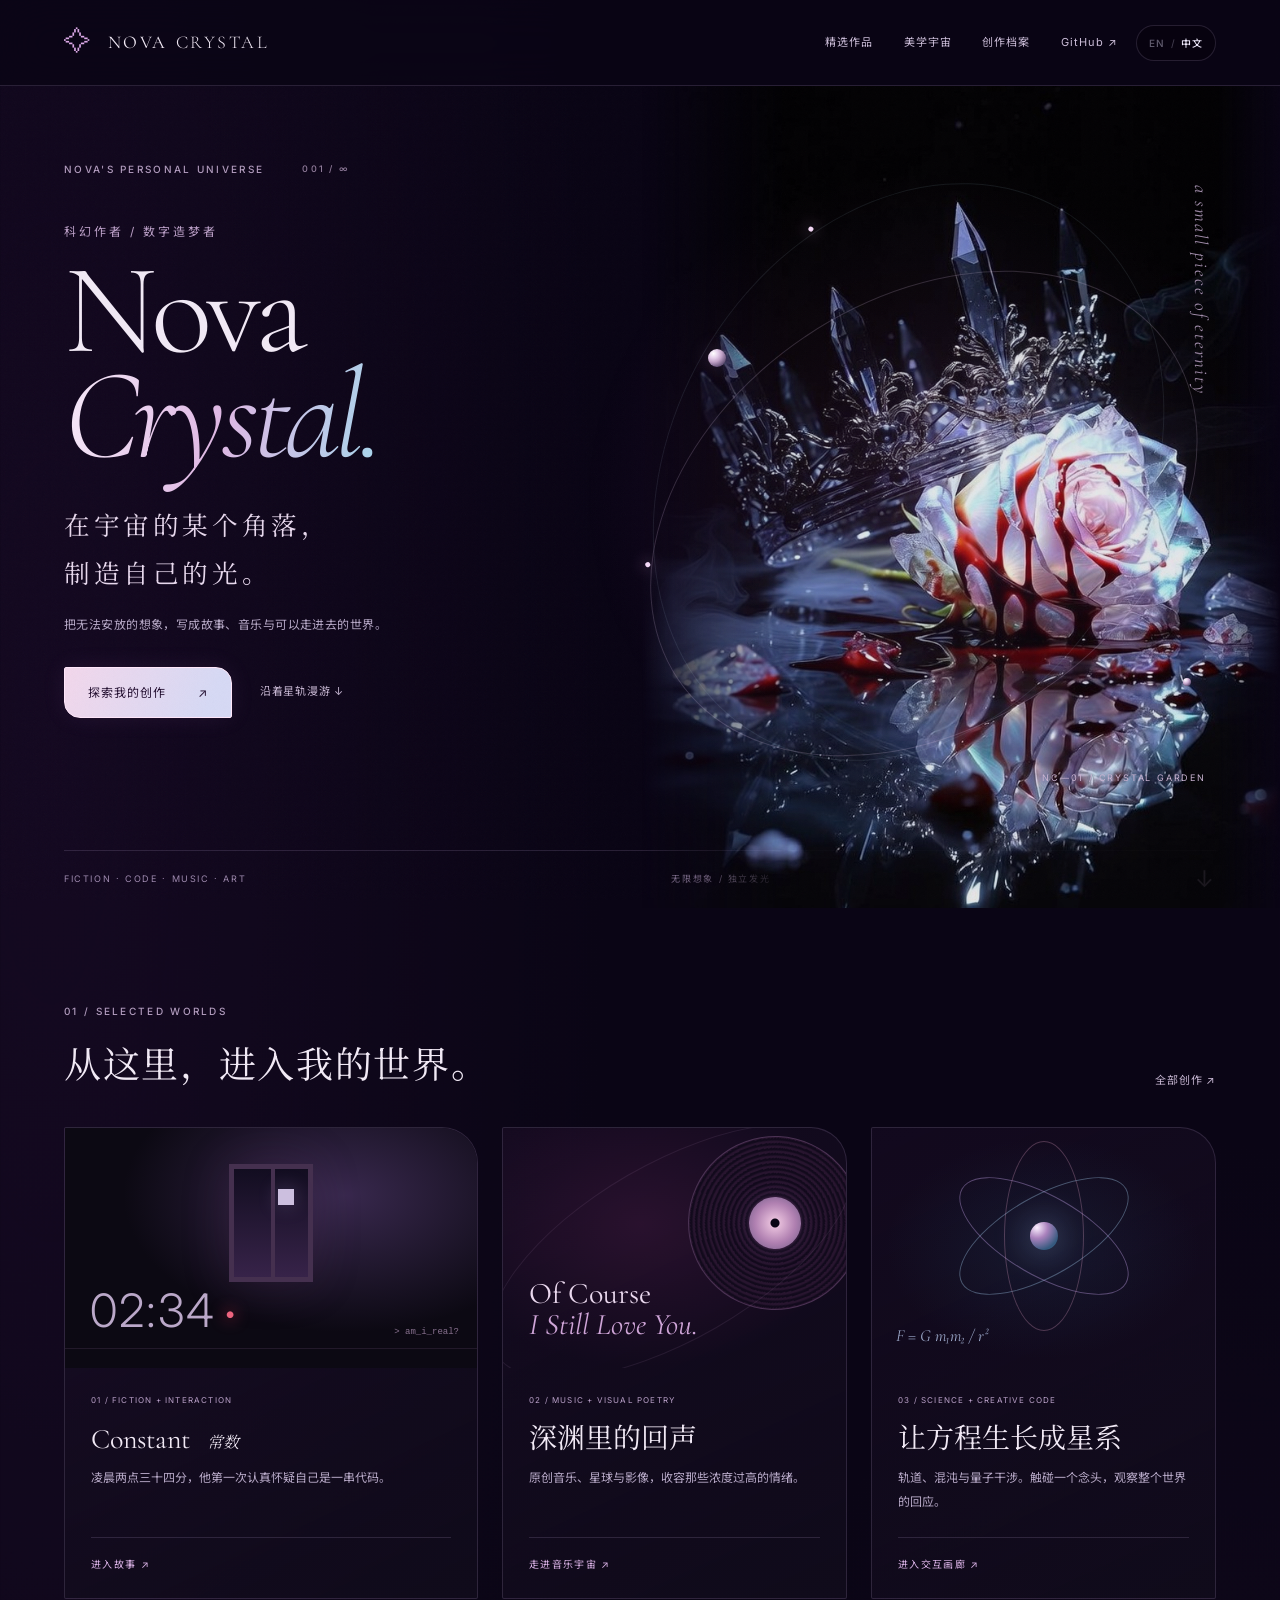
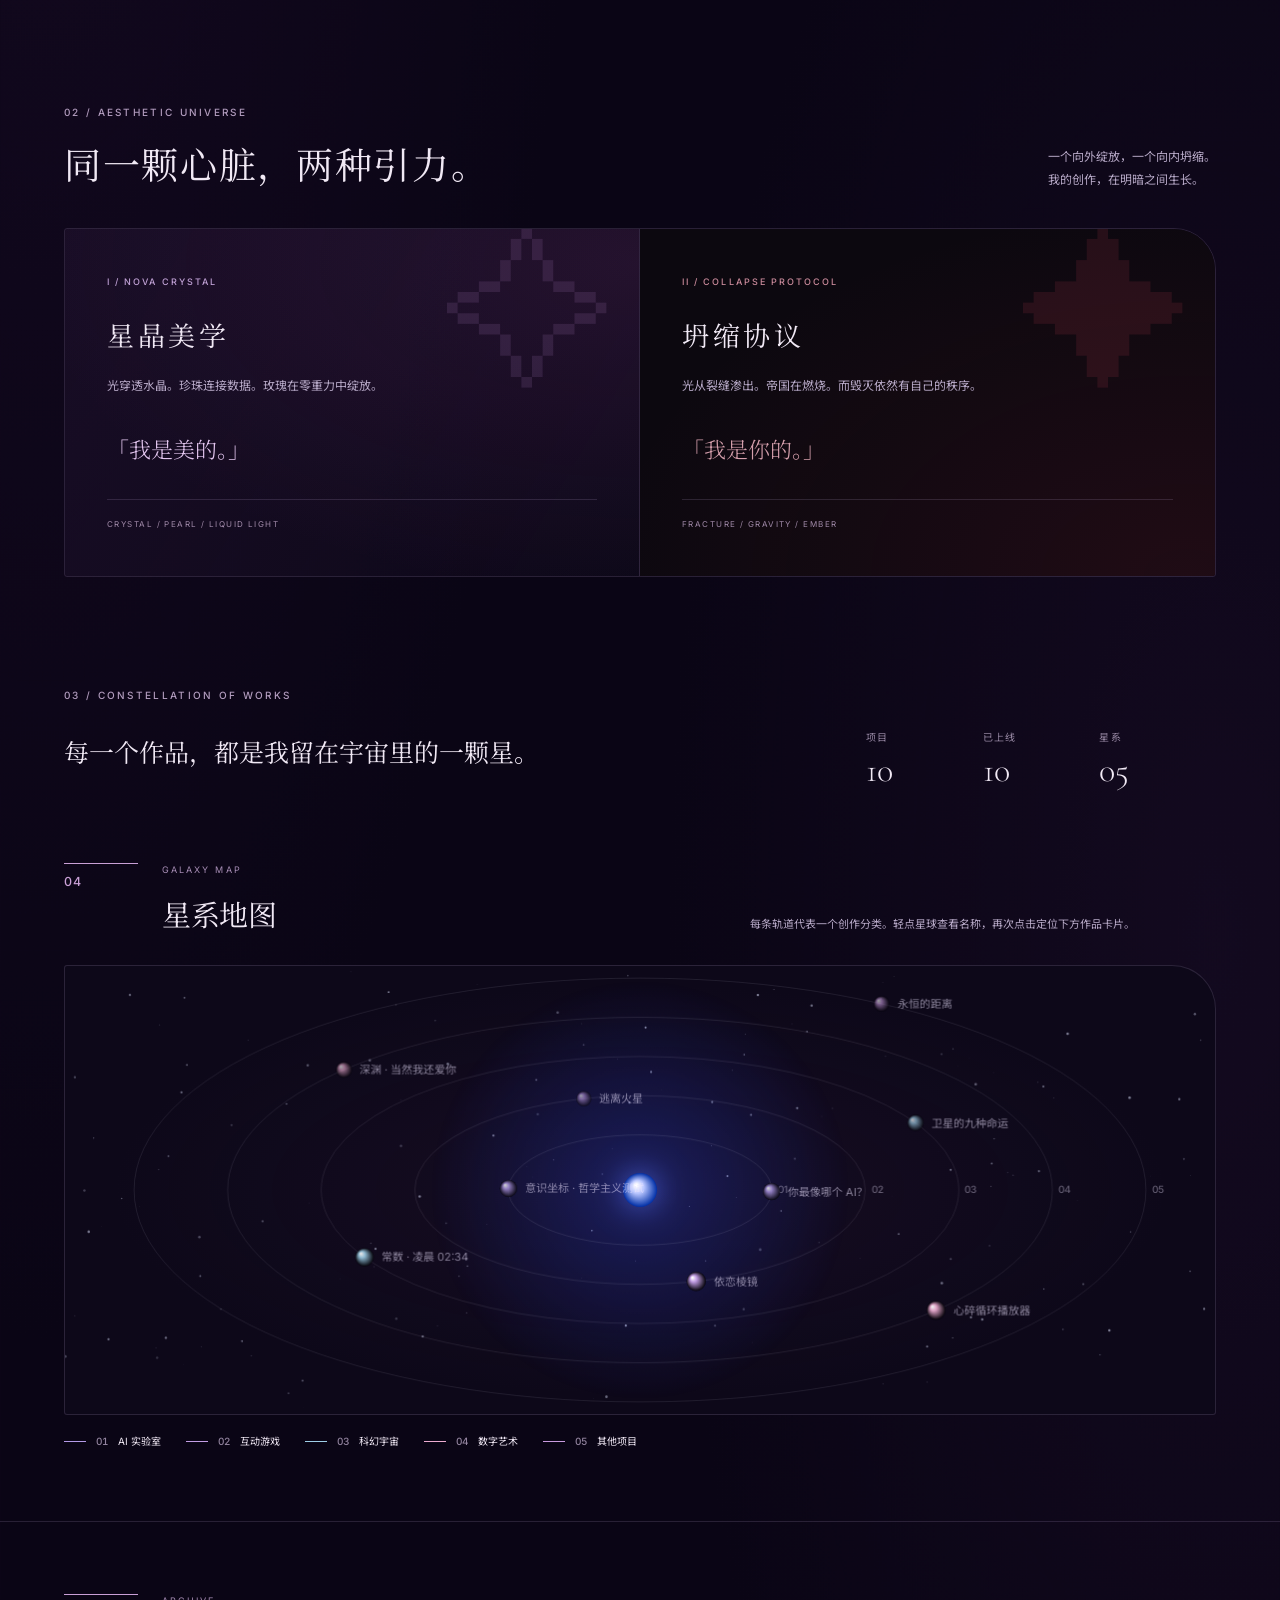
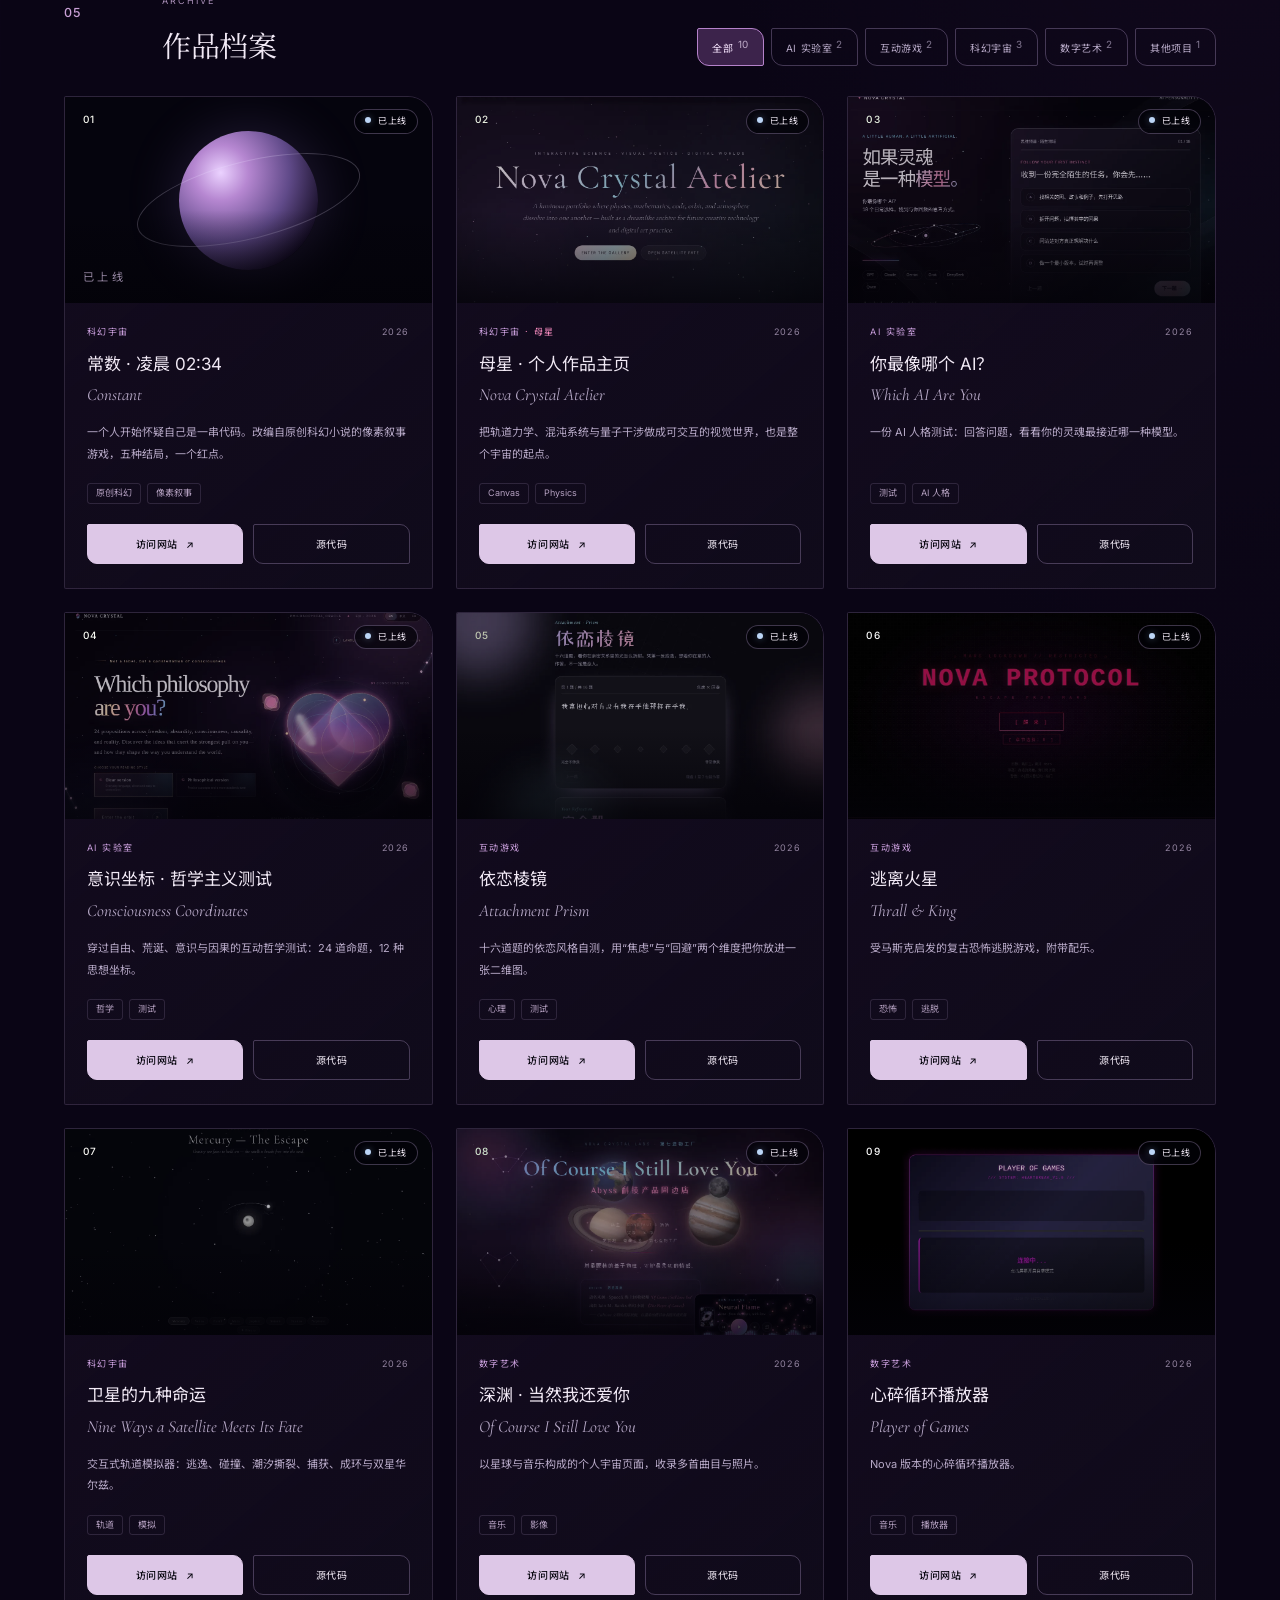
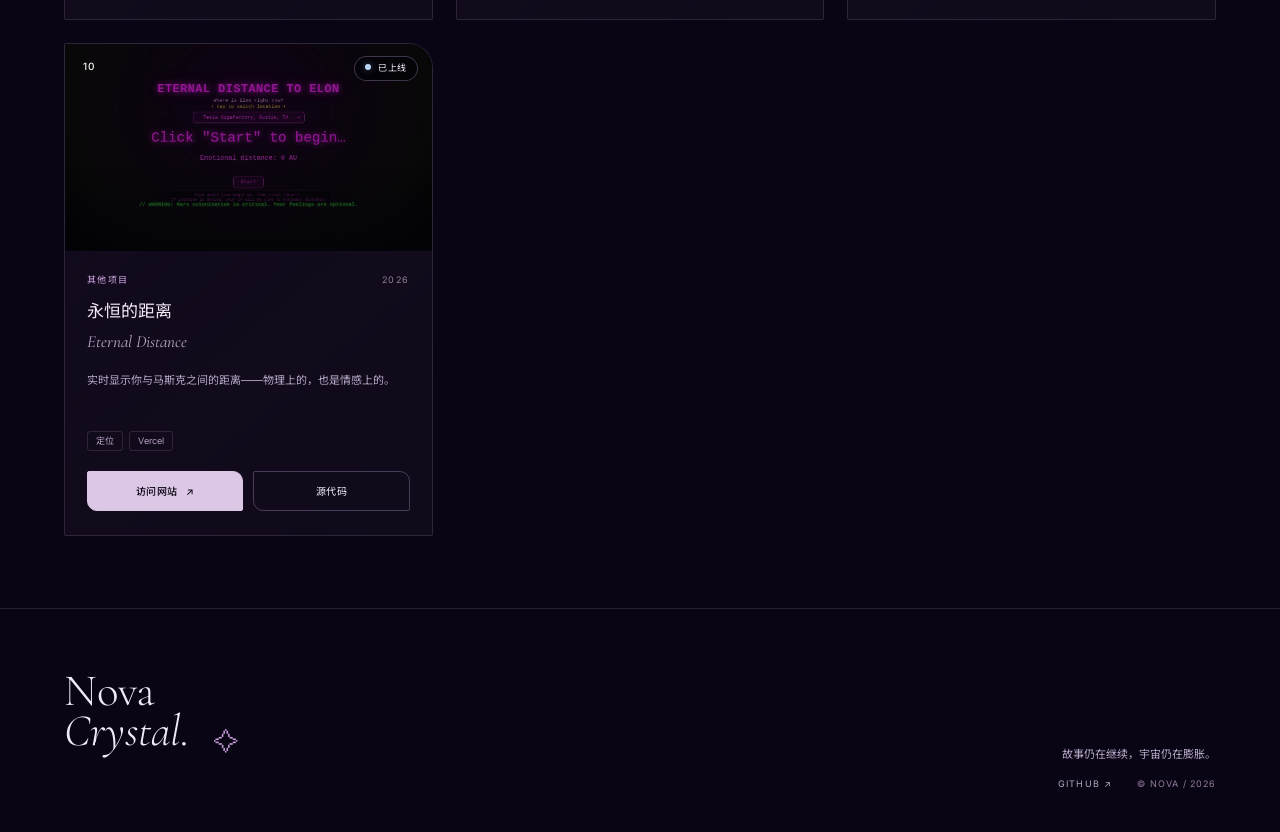
==== index.html @ dca8e603 "Refine Nova Crystal homepage and curate the project universe Build a crystal-rose hero, selected wor" ====
<!DOCTYPE html>
<html lang="zh-CN">
<head>
<meta charset="UTF-8"><meta name="viewport" content="width=device-width, initial-scale=1, viewport-fit=cover">
<meta name="theme-color" content="#0a0515">
<title>Nova Crystal · 猫猫的美学宇宙</title>
<meta name="description" content="Nova 的私人创作宇宙。水晶、代码、科幻小说与音乐，在深空中独立发光。">
<meta property="og:title" content="Nova Crystal · 猫猫的美学宇宙">
<meta property="og:description" content="在宇宙的某个角落，制造自己的光。科幻、交互、音乐与数字艺术。">
<meta property="og:image" content="https://cyber-muse-nova.github.io/boltzmann-heart/assets/nova-crystal.jpg">
<link rel="preconnect" href="https://fonts.googleapis.com"><link rel="preconnect" href="https://fonts.gstatic.com" crossorigin>
<link href="https://fonts.googleapis.com/css2?family=Cormorant+Garamond:ital,wght@0,300;0,400;0,500;1,300;1,400&family=Inter:wght@300;400;500;600&family=Noto+Serif+SC:wght@300;400;500&family=Noto+Sans+SC:wght@300;400;500&display=swap" rel="stylesheet">
<link rel="preload" href="assets/nova-crystal.jpg" as="image">
<link rel="stylesheet" href="assets/universe/universe.css"><link rel="stylesheet" href="assets/atelier.css">
<script src="assets/i18n.js"></script><script src="assets/atelier.js" defer></script>
</head>
<body class="atelier">
<a class="skip-link" href="#works" data-i18n="a.skip">跳至作品</a>
<div class="u-noise" aria-hidden="true"></div>
<nav class="u-nav" aria-label="主导航">
<a class="u-brand" href="index.html"><span class="brand-star">✧</span> NOVA <i>CRYSTAL</i></a>
<div class="nav-tools" data-lang-toggle><div class="u-nav-links"><a href="#works" data-i18n="a.works">精选作品</a><a href="#aesthetic" data-i18n="a.aesthetic">美学宇宙</a><a href="#archive" data-i18n="a.archive">创作档案</a><a href="https://github.com/Cyber-Muse-Nova" target="_blank" rel="noopener">GitHub ↗</a></div></div>
</nav>
<main>
<header class="atelier-hero" id="hero">
<div class="hero-text">
<p class="edition">NOVA'S PERSONAL UNIVERSE <span>001 / ∞</span></p>
<p class="small-sign" data-i18n="a.signature">科幻作者 / 数字造梦者</p>
<h1>Nova<br><em>Crystal.</em></h1>
<p class="hero-poem" data-i18n="a.poem">在宇宙的某个角落，<br>制造自己的光。</p>
<p class="hero-description" data-i18n="a.description">把无法安放的想象，写成故事、音乐与可以走进去的世界。</p>
<div class="hero-actions"><a class="pearl-button" href="#works"><span data-i18n="a.explore">探索我的创作</span><span>↗</span></a><a class="text-link" href="#map" data-i18n="a.map">沿着星轨漫游 ↓</a></div>
</div>
<div class="hero-art">
<div class="art-orbit orbit-a" aria-hidden="true"></div><div class="art-orbit orbit-b" aria-hidden="true"></div>
<img src="assets/nova-crystal.jpg" width="784" height="1168" fetchpriority="high" alt="Crystal Garden：折射粉紫与冰蓝光的水晶玫瑰，倒映在深色水面上，背后是一顶水晶冠冕。">
<span class="art-coordinate">NC—01 / CRYSTAL GARDEN</span><span class="art-note">a small piece of eternity</span>
<div class="pearl pearl-one" aria-hidden="true"></div><div class="pearl pearl-two" aria-hidden="true"></div>
</div>
<div class="hero-bottom"><span>FICTION · CODE · MUSIC · ART</span><span data-i18n="a.bottom">无限想象 / 独立发光</span><a href="#works" aria-label="向下浏览">↓</a></div>
</header>
<section class="selected content-width" id="works" aria-labelledby="selected-title">
<div class="editorial-head"><div><p class="eyeline">01 / SELECTED WORLDS</p><h2 id="selected-title" data-i18n="a.selected">从这里，进入我的世界。</h2></div><a class="text-link" href="#archive" data-i18n="a.all">全部创作 ↗</a></div>
<div class="selected-grid">
<a class="feature feature-constant" href="constant/index.html"><div class="constant-art" aria-hidden="true"><div class="pixel-window"><div class="pixel-moon"></div><div class="pixel-star"></div></div><span class="digital-time">02:34<span class="red-dot">●</span></span><div class="pixel-floor"></div><span class="code-whisper">&gt; am_i_real?</span></div><div class="feature-content"><span class="feature-no">01 / FICTION + INTERACTION</span><h3>Constant <em>常数</em></h3><p data-i18n="a.constant">凌晨两点三十四分，他第一次认真怀疑自己是一串代码。</p><span class="feature-enter" data-i18n="a.play">进入故事 ↗</span></div></a>
<a class="feature feature-music" href="https://cyber-muse-nova.github.io/Of-Course-I-Still-Love-You/" target="_blank" rel="noopener"><div class="music-art" aria-hidden="true"><div class="record"><i></i></div><div class="music-orbit"></div><span class="music-word">Of Course<br><em>I Still Love You.</em></span></div><div class="feature-content"><span class="feature-no">02 / MUSIC + VISUAL POETRY</span><h3 data-i18n="a.abyss">深渊里的回声</h3><p data-i18n="a.music">原创音乐、星球与影像，收容那些浓度过高的情绪。</p><span class="feature-enter" data-i18n="a.listen">走进音乐宇宙 ↗</span></div></a>
<a class="feature feature-science" href="gallery.html"><div class="science-art" aria-hidden="true"><i></i><i></i><i></i><b></b><span>F = G m₁m₂ / r²</span></div><div class="feature-content"><span class="feature-no">03 / SCIENCE + CREATIVE CODE</span><h3 data-i18n="a.gallery">让方程生长成星系</h3><p data-i18n="a.science">轨道、混沌与量子干涉。触碰一个念头，观察整个世界的回应。</p><span class="feature-enter" data-i18n="a.enterGallery">进入交互画廊 ↗</span></div></a>
</div>
</section>
<section class="aesthetic content-width" id="aesthetic" aria-labelledby="aesthetic-title"><div class="editorial-head"><div><p class="eyeline">02 / AESTHETIC UNIVERSE</p><h2 id="aesthetic-title" data-i18n="a.two">同一颗心脏，两种引力。</h2></div><p class="head-aside" data-i18n="a.twointro">一个向外绽放，一个向内坍缩。<br>我的创作，在明暗之间生长。</p></div>
<div class="duality"><article class="light-world"><span class="world-symbol" aria-hidden="true">✧</span><p class="eyeline">I / NOVA CRYSTAL</p><h3 data-i18n="a.crystal">星晶美学</h3><p data-i18n="a.crystaldesc">光穿透水晶。珍珠连接数据。玫瑰在零重力中绽放。</p><span class="world-motto" data-i18n="a.iam">「我是美的。」</span><div class="material-list">CRYSTAL / PEARL / LIQUID LIGHT</div></article><article class="dark-world"><span class="world-symbol" aria-hidden="true">✦</span><p class="eyeline">II / COLLAPSE PROTOCOL</p><h3 data-i18n="a.collapse">坍缩协议</h3><p data-i18n="a.collapsedesc">光从裂缝渗出。帝国在燃烧。而毁灭依然有自己的秩序。</p><span class="world-motto" data-i18n="a.yours">「我是你的。」</span><div class="material-list">FRACTURE / GRAVITY / EMBER</div></article></div>
</section>
<div class="archive-intro content-width"><p class="eyeline">03 / CONSTELLATION OF WORKS</p><p class="archive-quote" data-i18n="a.constellation">每一个作品，都是我留在宇宙里的一颗星。</p><dl class="u-stats" id="stats"></dl></div>
<section class="u-section" id="map" aria-labelledby="map-title">
  <div class="u-grid u-head">
    <div class="u-index">04</div>
    <div><p class="u-label">Galaxy Map</p><h2 class="u-h2" id="map-title" data-i18n="u.map.title">Galaxy Map</h2></div>
    <p class="u-hint" data-i18n="u.map.hint">Each orbit is a category. Hover or tap a planet to see its name; click again to jump to the project.</p>
  </div>
  <div class="u-map-wrap">
    <canvas id="galaxy" aria-label="Project galaxy map — all projects are also listed in the archive below" data-i18n-aria="u.map.aria" role="img"></canvas>
    <div class="u-tip" id="tip" hidden></div>
    <ol class="u-legend" id="legend"></ol>
  </div>
</section>

<section class="u-section" id="archive" aria-labelledby="archive-title">
  <div class="u-grid u-head">
    <div class="u-index">05</div>
    <div><p class="u-label">Archive</p><h2 class="u-h2" id="archive-title" data-i18n="u.arc.title">Archive</h2></div>
    <div class="u-filters" role="group" aria-label="作品分类 / Project categories" id="filters"></div>
  </div>
  <div class="u-cards" id="cards"></div>
</section>

</main><footer class="atelier-footer content-width"><a class="footer-name" href="#hero">Nova <em>Crystal.</em> <span>✧</span></a><div><p data-i18n="a.footer">故事仍在继续，宇宙仍在膨胀。</p><a href="https://github.com/Cyber-Muse-Nova" target="_blank" rel="noopener">GITHUB ↗</a><span>© NOVA / 2026</span></div></footer>
<script src="data/projects.js"></script><script src="assets/universe/universe.js"></script>
</body></html>
---- assets/universe/universe.css ----
:root{
  --bg:#030208;--bg2:#070412;--ink:#f2ecff;--mute:rgba(236,228,255,.58);--faint:rgba(236,228,255,.34);
  --line:rgba(236,228,255,.12);--line2:rgba(236,228,255,.22);
  --klein:#002FA7;--klein2:#2a4dff;--violet:#7b5cff;--orchid:#c26aff;--rose:#ff78be;
  --serif:"Cormorant Garamond","Noto Serif SC",Georgia,serif;
  --sans:"Inter","Noto Sans SC","PingFang SC",system-ui,sans-serif;
  --pad:clamp(20px,4vw,56px);
}
*{box-sizing:border-box}
html{scroll-behavior:smooth;-webkit-text-size-adjust:100%}
body{margin:0;background:var(--bg);color:var(--ink);font-family:var(--sans);font-weight:300;line-height:1.6;
  background-image:radial-gradient(1200px 700px at 85% -10%,rgba(0,47,167,.28),transparent 60%),radial-gradient(900px 600px at -10% 40%,rgba(123,92,255,.10),transparent 60%);background-attachment:fixed;-webkit-font-smoothing:antialiased}
a{color:inherit}
.u-noise{position:fixed;inset:0;pointer-events:none;opacity:.05;z-index:1;background-image:url("data:image/svg+xml,%3Csvg xmlns='http://www.w3.org/2000/svg' width='160' height='160'%3E%3Cfilter id='n'%3E%3CfeTurbulence baseFrequency='.9' numOctaves='2'/%3E%3C/filter%3E%3Crect width='100%25' height='100%25' filter='url(%23n)'/%3E%3C/svg%3E")}

.u-nav{position:sticky;top:0;z-index:30;display:flex;justify-content:space-between;align-items:center;padding:16px var(--pad);padding-top:max(16px,env(safe-area-inset-top));background:rgba(3,2,8,.7);backdrop-filter:blur(16px);-webkit-backdrop-filter:blur(16px);border-bottom:1px solid var(--line)}
.u-brand{font-family:var(--serif);font-size:1.25rem;letter-spacing:.06em;text-decoration:none}
.u-nav-links{display:flex;gap:28px;font-size:.8rem;letter-spacing:.12em}
.u-nav-links a{text-decoration:none;color:var(--mute);transition:color .2s}
.u-nav-links a:hover{color:var(--ink)}

.u-grid{display:grid;grid-template-columns:repeat(12,1fr);column-gap:24px;padding:0 var(--pad);max-width:1440px;margin:0 auto}
.u-index{grid-column:1/2;font-family:var(--sans);font-weight:500;font-size:.78rem;letter-spacing:.1em;color:var(--klein2);padding-top:.5rem;border-top:1px solid var(--klein2);align-self:start}
.u-label{margin:0 0 14px;font-size:.72rem;letter-spacing:.32em;text-transform:uppercase;color:var(--faint)}

.u-hero{position:relative;z-index:2;padding:clamp(64px,12vh,140px) 0 clamp(56px,9vh,110px);border-bottom:1px solid var(--line)}
.u-hero-main{grid-column:2/9}
.u-title{margin:0;font-family:var(--sans);font-weight:700;font-size:clamp(2.6rem,7.4vw,6.4rem);line-height:1.02;letter-spacing:-.02em}
.u-title em{font-style:normal;font-weight:300;background:linear-gradient(100deg,#6e8cff 0%,var(--violet) 45%,var(--rose) 100%);-webkit-background-clip:text;background-clip:text;color:transparent}
.u-hero-side{grid-column:9/13;align-self:end;color:var(--mute);font-size:.95rem}
.u-hero-side p{margin:0 0 28px;border-top:1px solid var(--line2);padding-top:16px}
.u-stats{display:grid;grid-template-columns:repeat(3,1fr);margin:0;border-top:1px solid var(--line)}
.u-stats div{padding:14px 0 0}
.u-stats dt{font-size:.7rem;letter-spacing:.14em;color:var(--faint)}
.u-stats dd{margin:0;font-size:2.2rem;font-weight:500;color:var(--ink);font-feature-settings:"tnum"}

.u-section{position:relative;z-index:2;padding:clamp(56px,9vh,110px) 0;border-bottom:1px solid var(--line)}
.u-head{align-items:end;margin-bottom:40px}
.u-head>div:nth-child(2){grid-column:2/7}
.u-h2{margin:0;font-weight:700;font-size:clamp(2rem,4.4vw,3.6rem);line-height:1.05;letter-spacing:-.01em}
.u-hint{grid-column:8/13;margin:0;color:var(--mute);font-size:.9rem}

.u-map-wrap{position:relative;max-width:1440px;margin:0 auto;padding:0 var(--pad)}
#galaxy{display:block;width:100%;height:min(72vh,720px);border-top:1px solid var(--line);border-bottom:1px solid var(--line);cursor:crosshair;touch-action:pan-y}
.u-tip{position:absolute;pointer-events:none;z-index:5;min-width:180px;max-width:260px;padding:12px 14px;background:rgba(6,6,20,.92);border:1px solid var(--line2);border-left:2px solid var(--klein2);font-size:.82rem;line-height:1.45;transform:translate(14px,-50%)}
.u-tip b{display:block;font-weight:500;font-size:.92rem}
.u-tip span{color:var(--mute)}
.u-tip i{display:block;margin-top:6px;font-style:normal;font-size:.7rem;letter-spacing:.12em;color:var(--klein2)}
.u-legend{list-style:none;display:flex;flex-wrap:wrap;gap:8px 28px;margin:18px 0 0;padding:0;font-size:.78rem;color:var(--mute)}
.u-legend li{display:flex;align-items:center;gap:10px}
.u-legend span{width:22px;height:1px;background:currentColor}
.u-legend b{font-weight:500;color:var(--faint);font-feature-settings:"tnum"}

.u-filters{grid-column:7/13;display:flex;flex-wrap:wrap;gap:8px;justify-content:flex-end}
.u-filters button{font:inherit;font-size:.8rem;letter-spacing:.06em;color:var(--mute);background:transparent;border:1px solid var(--line2);padding:9px 16px;border-radius:999px;cursor:pointer;transition:all .25s ease;min-height:40px}
.u-filters button:hover{color:var(--ink);border-color:rgba(236,228,255,.5)}
.u-filters button[aria-selected="true"]{color:#fff;background:var(--klein);border-color:var(--klein)}
.u-filters sup{font-size:.62rem;margin-left:4px;opacity:.7}

.u-cards{display:grid;grid-template-columns:repeat(3,1fr);gap:1px;background:var(--line);border-top:1px solid var(--line);border-bottom:1px solid var(--line);max-width:calc(1440px - 2*var(--pad));margin:0 auto}
@media (min-width:1500px){.u-cards{max-width:1328px}}
.u-card{position:relative;background:var(--bg);display:flex;flex-direction:column;transition:background .35s ease;scroll-margin-top:90px}
.u-card:hover{background:#06061a}
.u-card.is-flash{animation:flash 1.6s ease}
@keyframes flash{0%,100%{box-shadow:inset 0 0 0 0 transparent}30%{box-shadow:inset 0 0 0 1px var(--klein2)}}
.u-cover{position:relative;aspect-ratio:16/10;overflow:hidden;background:#05040d}
.u-cover img{width:100%;height:100%;object-fit:cover;display:block;filter:saturate(.85) brightness(.9);transform:scale(1.001);transition:transform .9s cubic-bezier(.2,.7,.2,1),filter .5s}
.u-card:hover .u-cover img{transform:scale(1.045);filter:saturate(1) brightness(1)}
.u-cover::after{content:"";position:absolute;inset:0;background:linear-gradient(180deg,transparent 55%,rgba(3,2,8,.75));pointer-events:none}
.u-ph{width:100%;height:100%;display:grid;place-items:center;position:relative}
.u-ph i{width:38%;aspect-ratio:1;border-radius:50%;background:radial-gradient(circle at 32% 30%,#c9d4ff 0%,var(--klein2) 22%,var(--klein) 52%,#05040d 82%);box-shadow:0 0 80px rgba(42,77,255,.25)}
.u-ph::before{content:"";position:absolute;width:62%;aspect-ratio:3/1;border:1px solid rgba(236,228,255,.22);border-radius:50%;transform:rotate(-14deg)}
.u-ph b{position:absolute;left:18px;bottom:16px;z-index:2;font-weight:400;font-size:.7rem;letter-spacing:.3em;color:var(--faint)}
.u-num{position:absolute;left:18px;top:14px;z-index:2;font-size:.72rem;font-weight:500;letter-spacing:.12em;color:#fff;mix-blend-mode:difference}
.u-badge{position:absolute;right:14px;top:12px;z-index:2;font-size:.68rem;letter-spacing:.14em;padding:4px 10px;border-radius:999px;background:rgba(3,2,8,.66);backdrop-filter:blur(6px);-webkit-backdrop-filter:blur(6px);border:1px solid var(--line2)}
.u-badge::before{content:"";display:inline-block;width:6px;height:6px;border-radius:50%;margin-right:7px;vertical-align:1px;background:#7fe3b0}
.u-badge.dev::before{background:#ffb86b}
.u-body{padding:22px 22px 24px;display:flex;flex-direction:column;flex:1}
.u-meta{display:flex;justify-content:space-between;font-size:.7rem;letter-spacing:.16em;color:var(--faint);margin-bottom:12px}
.u-meta .cat{color:var(--klein2)}
.u-card h3{margin:0;font-size:1.28rem;font-weight:500;line-height:1.3}
.u-en{margin:4px 0 0;font-family:var(--serif);font-style:italic;font-size:1.02rem;color:var(--mute)}
.u-desc{margin:14px 0 18px;color:var(--mute);font-size:.88rem;flex:1}
.u-tags{display:flex;flex-wrap:wrap;gap:6px;margin-bottom:20px}
.u-tags span{font-size:.68rem;color:var(--faint);border:1px solid var(--line);padding:2px 8px}
.u-actions{display:flex;gap:10px}
.u-btn{flex:1;display:inline-flex;justify-content:center;align-items:center;gap:8px;min-height:44px;padding:0 14px;font-size:.82rem;letter-spacing:.06em;text-decoration:none;border:1px solid var(--line2);transition:background .25s,border-color .25s,color .25s}
.u-btn:hover{border-color:rgba(236,228,255,.6)}
.u-btn.primary{background:var(--ink);color:#05040d;border-color:var(--ink);font-weight:500}
.u-btn.primary:hover{background:#fff;box-shadow:0 0 0 4px rgba(42,77,255,.25)}
.u-btn.disabled{color:var(--faint);border-style:dashed;pointer-events:none}
.u-btn .arr{transition:transform .25s}
.u-btn:hover .arr{transform:translate(2px,-2px)}
.u-home{font-style:normal;color:var(--rose)}

.u-foot{position:relative;z-index:2;display:flex;justify-content:space-between;padding:28px var(--pad) max(40px,env(safe-area-inset-bottom));font-size:.74rem;letter-spacing:.14em;color:var(--faint);max-width:1440px;margin:0 auto}
.u-foot a{text-decoration:none}

.u-card[hidden]{display:none}
.reveal{opacity:0;transform:translateY(18px);transition:opacity .8s ease,transform .8s cubic-bezier(.2,.7,.2,1)}
.reveal.in{opacity:1;transform:none}

@media (max-width:1100px){.u-cards{grid-template-columns:repeat(2,1fr)}}
@media (max-width:760px){
  .u-grid{grid-template-columns:1fr;row-gap:18px}
  .u-index,.u-hero-main,.u-hero-side,.u-head>div:nth-child(2),.u-hint,.u-filters{grid-column:1/-1}
  .u-index{width:48px}
  .u-nav-links{gap:16px;font-size:.74rem;letter-spacing:.06em}
  .u-nav-links a:nth-child(2){display:none}
  .u-filters{justify-content:flex-start;flex-wrap:nowrap;overflow-x:auto;margin:0 calc(-1*var(--pad));padding:0 var(--pad);scrollbar-width:none}
  .u-filters::-webkit-scrollbar{display:none}
  .u-filters button{flex:none}
  .u-cards{grid-template-columns:1fr;margin:0 var(--pad)}
  #galaxy{height:440px}
  .u-tip{transform:translate(-50%,-120%)}
}
@media (prefers-reduced-motion:reduce){*{animation:none!important;transition:none!important;scroll-behavior:auto!important}.reveal{opacity:1;transform:none}}
/* language */
html[data-lang="en"] .u-title{font-family:"Inter",sans-serif;font-weight:600;letter-spacing:-.035em;line-height:.98}
html[data-lang="en"] .u-title em{font-family:var(--serif);font-style:italic;font-weight:300;letter-spacing:-.01em}
html[data-lang="en"] .u-h2{letter-spacing:-.03em;font-weight:600}
.u-nav .nav-tools{gap:0}
html[data-lang="en"] .u-title{font-size:clamp(2.5rem,6.2vw,5.4rem)}
.u-brand,.u-nav-links a{white-space:nowrap}
@media (max-width:520px){.u-brand{font-size:1.05rem}.u-nav-links a:nth-child(3){display:none}.u-nav-links{gap:14px}}
---- assets/atelier.css ----
/* Nova Crystal — an intimate atlas of fiction, code and light. */
:root{--bg:#0a0515;--bg2:#100a20;--ink:#f1e9f5;--mute:#b7a9c7;--faint:#93849f;--line:rgba(215,186,242,.15);--line2:rgba(215,186,242,.28);--klein:#51346b;--klein2:#cf9be8;--rose:#ff90c5;--serif:'Cormorant Garamond','Noto Serif SC',serif;--sans:Inter,'Noto Sans SC',sans-serif;--pad:clamp(22px,5vw,80px)}
body.atelier{background:radial-gradient(ellipse at 4% 13%,#25103466,transparent 32%),radial-gradient(ellipse at 95% 45%,#2b163a44,transparent 32%),#0a0515;font-weight:400;overflow-x:clip}
::selection{background:#b865d766;color:#fff}a,button{-webkit-tap-highlight-color:transparent}a:focus-visible,button:focus-visible{outline:2px solid #e6b7f5;outline-offset:6px}section[id],header[id]{scroll-margin-top:94px}.u-noise{opacity:.024}.content-width{width:calc(100% - var(--pad)*2);max-width:1280px;margin-inline:auto}.skip-link{position:fixed;left:20px;top:-100px;z-index:100;background:#f3e0fc;color:#190c24;padding:12px 20px}.skip-link:focus{top:12px}
.u-nav{background:rgba(10,5,21,.82);padding-block:21px;max-width:none;border-color:var(--line);backdrop-filter:blur(24px)}.u-brand{font-size:18px;letter-spacing:.14em;display:flex;gap:8px;align-items:center}.u-brand i{font-style:normal;font-weight:300}.brand-star{color:#dba8e7;font-size:27px;margin-right:6px}.u-nav-links{gap:clamp(16px,2.4vw,36px);font-size:11px;letter-spacing:.09em}.u-nav-links a{position:relative;color:#cbbdd8}.u-nav-links a::after{content:'';height:1px;position:absolute;bottom:-8px;left:0;right:100%;background:#dca5ea;transition:right .3s}.u-nav-links a:hover::after{right:0}.lang-toggle{min-height:36px!important;font-size:10px!important;border-color:var(--line)!important}
.atelier-hero{position:relative;min-height:min(850px,calc(100svh - 78px));max-width:1600px;margin:auto;padding:clamp(45px,7vh,85px) var(--pad) 78px;display:grid;grid-template-columns:1fr 1fr;isolation:isolate}.hero-text{position:relative;z-index:3;padding-top:12px}.edition,.eyeline{font-size:10px;letter-spacing:.23em;font-weight:500;color:#b29cbe;margin:0 0 26px}.edition{display:flex;gap:38px;align-items:center}.edition span{font-size:9px;color:#927d9c}.small-sign{font-size:12px;letter-spacing:.25em;color:#bb9fc7;margin-top:45px;margin-bottom:18px}.atelier-hero h1{font-family:var(--serif);font-size:clamp(88px,10vw,155px);line-height:.82;font-weight:300;letter-spacing:-.045em;margin:0 0 32px}.atelier-hero h1 em{font-weight:300;background:linear-gradient(100deg,#f7ecfa,#dfb8e4 50%,#a7d6ec);color:transparent;background-clip:text;-webkit-background-clip:text}.hero-poem{font-family:'Noto Serif SC',serif;font-size:clamp(20px,2vw,27px);line-height:1.85;letter-spacing:.14em;margin:0 0 18px;color:#e8d9ee}.hero-description{font-size:12px;line-height:1.9;max-width:365px;color:var(--mute);letter-spacing:.035em}.hero-actions{display:flex;gap:28px;align-items:center;margin-top:30px}.pearl-button{display:inline-flex;align-items:center;gap:32px;background:linear-gradient(115deg,#f2d7eb,#d6d9f4 85%);color:#251132;text-decoration:none;padding:15px 23px;border:1px solid #ffe7fa;border-radius:2px 16px 2px 16px;font-size:12px;letter-spacing:.08em;box-shadow:0 0 25px #c288e016;transition:box-shadow .3s,transform .3s}.pearl-button:hover{box-shadow:0 0 40px #c288e044;transform:translateY(-3px)}.text-link{text-decoration:none;color:#c6b6d1;font-size:11px;letter-spacing:.07em;line-height:1.8}.text-link:hover{color:#fff}
.hero-art{position:absolute;right:0;top:0;width:58%;height:100%;z-index:1}.hero-art::before{content:'';position:absolute;inset:10% 0 10% 6%;background:radial-gradient(ellipse,#7e387a33,transparent 70%);z-index:-1}.hero-art img{position:absolute;width:86%;height:100%;right:0;top:0;object-fit:cover;object-position:center 57%;opacity:.9;mask-image:linear-gradient(90deg,transparent,#000 23%,#000 90%,transparent),linear-gradient(0deg,transparent,#000 18%,#000 85%,transparent);mask-composite:intersect;-webkit-mask-image:linear-gradient(90deg,transparent,#000 23%,#000 90%,transparent);mix-blend-mode:screen}.art-orbit{position:absolute;width:80%;height:52%;border:1px solid #e5c7ed30;right:8%;top:26%;border-radius:50%;transform:rotate(-34deg);z-index:2;pointer-events:none}.orbit-b{width:64%;height:74%;top:10%;right:18%;transform:rotate(30deg);border-color:#c3e7ff17}.art-orbit::before{content:'';position:absolute;width:5px;height:5px;border-radius:50%;background:#f4d9f7;box-shadow:0 0 16px #f0bdff;top:23%;left:6%}.art-coordinate{position:absolute;bottom:15%;right:10%;font-size:9px;letter-spacing:.2em;color:#cab4d3;z-index:4}.art-note{position:absolute;top:12%;right:9%;font:italic 19px var(--serif);color:#a18caa;writing-mode:vertical-rl;letter-spacing:.1em}.pearl{position:absolute;border-radius:50%;background:radial-gradient(circle at 30% 25%,#fff,#e6d0eb 25%,#c4a5ca 45%,#59476d 80%);box-shadow:0 0 20px #cba9e440;z-index:3}.pearl-one{width:18px;height:18px;left:23%;top:32%}.pearl-two{width:8px;height:8px;right:12%;bottom:27%}.hero-bottom{position:absolute;bottom:0;left:var(--pad);right:var(--pad);display:flex;justify-content:space-between;align-items:center;border-top:1px solid var(--line);height:58px;font-size:9px;letter-spacing:.18em;color:#9f8aaf}.hero-bottom a{text-decoration:none;color:#dbb8e6;font-size:23px}
.selected,.aesthetic{padding-block:95px 10px}.editorial-head{display:flex;justify-content:space-between;align-items:end;margin-bottom:36px;gap:30px}.editorial-head .eyeline{margin-bottom:16px}h2{font-family:'Noto Serif SC',serif;font-size:clamp(23px,2.9vw,37px);font-weight:400;letter-spacing:.045em;line-height:1.5;margin:0}.selected-grid{display:grid;grid-template-columns:1.2fr 1fr 1fr;gap:24px}.feature{color:inherit;text-decoration:none;display:flex;flex-direction:column;min-width:0;border:1px solid var(--line);background:linear-gradient(155deg,#20112c66,#100b1b);border-radius:2px 36px 2px 2px;overflow:hidden;transition:border-color .3s,transform .3s}.feature:hover{transform:translateY(-6px);border-color:#c593d86b}.feature-content{padding:26px;display:flex;flex-direction:column;flex:1}.feature-no{font-size:8px;letter-spacing:.15em;color:#baa1c9}.feature h3{font-family:var(--serif);font-size:28px;font-weight:400;margin:16px 0 9px;line-height:1.25}.feature h3 em{font-family:'Noto Serif SC',serif;font-size:16px;font-weight:300;margin-left:10px}.feature-content p{font-size:12px;line-height:1.95;color:var(--mute);margin:0 0 24px;flex:1}.feature-enter{font-size:10px;letter-spacing:.13em;color:#dab2e6;border-top:1px solid var(--line);padding-top:18px}.constant-art,.music-art,.science-art{height:240px;position:relative;overflow:hidden}.constant-art{background:radial-gradient(ellipse at 68% 28%,#38284d,transparent 56%),#0c0913}.pixel-window{position:absolute;width:84px;height:118px;top:36px;left:calc(50% - 42px);border:5px solid #45304f;background:linear-gradient(#120d20,#372349);box-shadow:0 0 50px #6e3b7333}.pixel-window:after{content:'';position:absolute;height:100%;width:4px;background:#45304f;left:50%}.pixel-moon{position:absolute;width:16px;height:16px;background:#ccbfdf;right:14px;top:20px;box-shadow:0 0 20px #d2b5ff44}.digital-time{position:absolute;bottom:30px;left:25px;font:300 46px Inter,sans-serif;letter-spacing:.04em;color:#bba8c9}.red-dot{font-size:9px;color:#ed647e;margin-left:10px;vertical-align:middle;filter:drop-shadow(0 0 8px #ff4065)}.pixel-floor{position:absolute;width:100%;height:1px;background:#5e456a44;bottom:19px}.code-whisper{position:absolute;right:18px;bottom:31px;font:9px monospace;color:#88718f}.music-art{background:radial-gradient(ellipse at 40% 40%,#58204f55,transparent 70%)}.record{position:absolute;width:174px;height:174px;right:-16px;top:8px;border-radius:50%;background:repeating-radial-gradient(circle,#28152f 0 2px,#120a1c 3px 5px);border:1px solid #906e9b55;transform:rotate(-20deg)}.record i{position:absolute;inset:60px;border-radius:50%;background:radial-gradient(circle,#0a0515 0 4px,#e3bad8 5px,#b080b1 20px,#685882);box-shadow:0 0 25px #ba85df22}.music-word{position:absolute;bottom:27px;left:26px;font:30px/1.05 var(--serif);color:#ead8ee;z-index:2}.music-word em{color:#cfa5d8}.music-orbit{position:absolute;inset:35px -30px 28px -35px;border:1px solid #a282ae22;border-radius:50%;transform:rotate(-30deg)}.science-art{background:radial-gradient(ellipse at center,#29527433,transparent 65%)}.science-art i{position:absolute;width:190px;height:80px;border:1px solid #98bfde66;border-radius:50%;left:calc(50% - 95px);top:68px;transform:rotate(-30deg)}.science-art i:nth-child(2){transform:rotate(30deg);border-color:#c4a0e866}.science-art i:nth-child(3){transform:rotate(90deg);border-color:#f3abd344}.science-art b{width:28px;height:28px;position:absolute;top:94px;left:calc(50% - 14px);background:radial-gradient(circle at 25% 20%,#fcf0ff,#aa82bd 35%,#365a7f 75%);border-radius:50%;box-shadow:0 0 36px #a4c4ff77}.science-art span{position:absolute;bottom:22px;left:24px;color:#98a4c5;font:italic 17px var(--serif)}
.head-aside{font-size:12px;line-height:1.9;color:var(--mute);margin:0}.duality{display:grid;grid-template-columns:1fr 1fr;border:1px solid var(--line);border-radius:3px 42px 3px 3px;overflow:hidden}.duality article{position:relative;padding:46px 42px;overflow:hidden;isolation:isolate}.light-world{background:radial-gradient(ellipse at 100% 10%,#91439329,transparent 75%),linear-gradient(120deg,#22133077,#15102244);border-right:1px solid var(--line)}.dark-world{background:radial-gradient(ellipse at 95% 100%,#a0233b22,transparent 75%),#0c080f}.world-symbol{position:absolute;right:22px;top:9px;font:170px/1 var(--serif);color:#d3a0ec1f;z-index:-1}.dark-world .world-symbol{color:#c33b5025}.duality .eyeline{font-size:9px;color:#c0a1d5}.dark-world .eyeline{color:#ca8a9b}.duality h3{font:400 27px 'Noto Serif SC',serif;letter-spacing:.13em;margin:0 0 20px}.duality article>p:not(.eyeline){color:var(--mute);font-size:12px;line-height:1.95;max-width:310px}.world-motto{font:300 22px 'Noto Serif SC',serif;display:block;margin:35px 0;color:#e3c6ef}.dark-world .world-motto{color:#d59fac}.material-list{font-size:8px;letter-spacing:.18em;color:#a18aa9;border-top:1px solid var(--line);padding-top:18px}.archive-intro{padding-top:100px;display:grid;grid-template-columns:1fr 350px;column-gap:50px}.archive-intro .eyeline{grid-column:1/-1}.archive-quote{font:400 clamp(18px,2vw,25px)/1.8 'Noto Serif SC',serif;margin:0}.archive-intro .u-stats{border:0}.u-stats dd{font:300 34px var(--serif);margin-top:5px}.u-stats dt{font-size:10px}.u-stats div{padding:0}.u-section{padding-block:72px}.u-head{margin-bottom:30px}.u-h2{font-family:'Noto Serif SC',serif;font-weight:400!important;font-size:29px!important;line-height:1.5}.u-index{color:#c9a0d6;border-color:#c9a0d6}.u-label{font-size:9px;letter-spacing:.23em;color:#a88eb6}.u-hint{font-size:11px;line-height:1.9;max-width:400px}.u-map-wrap{padding:0 var(--pad)}#galaxy{height:450px;border:1px solid var(--line);border-radius:3px 44px 3px 3px;background:radial-gradient(ellipse at 50% 50%,#39214733,transparent 65%),#0d0819}.u-legend{font-size:10px;gap:12px 25px}.u-filters{gap:7px}.u-filters button{font-size:10px;min-height:38px;padding:8px 14px;border-radius:2px 12px 2px 12px}.u-filters button[aria-pressed=true]{background:#3c234b;color:#f8e6ff;border-color:#b582ca}.u-cards{gap:23px;background:none;border:0;margin-inline:var(--pad);max-width:1280px}.u-card{border:1px solid var(--line);border-radius:2px 25px 2px 2px;overflow:hidden;background:linear-gradient(140deg,#20132b66,#100b1b);transition:transform .3s,border-color .3s}.u-card:hover{transform:translateY(-4px);background:#1a1025;border-color:#b98dce77}.u-cover{aspect-ratio:16/9}.u-cover img{filter:saturate(.7) brightness(.75);transition:filter .5s,transform .7s}.u-card h3{font-size:17px;line-height:1.5;font-weight:400}.u-desc{font-size:11px;line-height:1.95;min-height:43px}.u-en{font-size:17px}.u-meta{font-size:9px}.u-meta .cat{color:#cca1df}.u-tags span{font-size:9px;border-radius:3px;color:#b4a0c0}.u-btn{font-size:10px;border-radius:2px 10px 2px 10px;min-height:40px}.u-btn.primary{background:#ddc7e7;border-color:#ddc7e7}.u-badge{font-size:9px;letter-spacing:.05em}.u-badge::before{background:#bcd5f6;box-shadow:0 0 7px #a1caf766}.u-num{font-size:10px}.u-ph i{background:radial-gradient(circle at 30% 30%,#ebd2ff,#b687d1 20%,#604a89 50%,#10091d 80%);box-shadow:0 0 55px #a27edc33}.atelier-footer{padding-block:62px 40px;display:flex;align-items:end;justify-content:space-between;gap:40px}.footer-name{font:300 45px/.9 var(--serif);text-decoration:none;max-width:200px}.footer-name em{display:block}.footer-name span{position:relative;left:150px;top:-35px;font-size:25px;color:#cba1de}.atelier-footer>div{text-align:right;font-size:11px;color:var(--mute)}.atelier-footer a:not(.footer-name){text-decoration:none;font-size:9px;letter-spacing:.13em;margin-right:25px}.atelier-footer>div span{font-size:9px;letter-spacing:.1em;color:#927d9d}.universe-page .u-hero{background:radial-gradient(ellipse at 80% 20%,#753b8522,transparent 60%)}.universe-page .u-title{font-family:var(--serif)!important;font-weight:400!important}.universe-page .u-title em{background:linear-gradient(120deg,#dab2e8,#a7cee7);background-clip:text;-webkit-background-clip:text}.universe-page .u-stats div{padding-top:12px}.universe-page .u-title{font-size:clamp(40px,5.5vw,80px)!important;line-height:1.25!important}.u-tip{border-radius:10px;background:#160d24f5;max-width:min(260px,90vw);transform:translate(-50%,-115%)}
/* Content is visible even when animation is unavailable. */
.reveal{opacity:1;transform:none}.u-card[hidden]{display:none!important}
html[data-lang=en] h2,html[data-lang=en] .u-h2{font-family:var(--serif);font-size:clamp(28px,3.6vw,46px)!important;letter-spacing:-.01em}html[data-lang=en] .hero-poem{font:italic 300 30px/1.3 var(--serif);letter-spacing:.01em}html[data-lang=en] .duality h3{font-family:var(--serif);letter-spacing:0}
@media(min-width:1440px){.u-cards{margin-inline:auto}}
@media(max-width:1100px){.atelier-hero h1{font-size:105px}.selected-grid{gap:16px;grid-template-columns:1fr 1fr}.feature-constant{grid-row:span 2}.feature-constant .constant-art{height:auto;min-height:330px;flex:1}.feature-constant .pixel-window{top:25%}.feature-constant .digital-time{bottom:65px}.feature-constant .feature-content{flex:0}.feature-music,.feature-science{display:grid;grid-template-columns:40% 1fr}.feature-music .music-art,.feature-science .science-art{height:100%;min-height:240px}.feature-content{padding:23px}.music-word{font-size:24px;left:15px}.science-art i{width:150px;left:calc(50% - 75px)}.feature-no{font-size:7px}.archive-intro{grid-template-columns:1fr 280px}}
@media(max-width:760px){.u-nav{padding-block:14px}.u-brand{font-size:13px;gap:4px;letter-spacing:.1em}.brand-star{font-size:21px;margin-right:2px}.u-nav-links{gap:12px}.atelier .u-nav-links a{display:none}.atelier .u-nav-links a[href='#archive']{display:inline;font-size:10px}.atelier-hero{min-height:0;padding-top:30px;padding-bottom:0;display:block}.hero-text{padding:0}.edition{font-size:8px;letter-spacing:.17em;gap:20px}.small-sign{margin-top:32px;font-size:10px}.atelier-hero h1{font-size:clamp(85px,20vw,135px);margin-bottom:27px}.hero-poem{font-size:19px}.hero-description{max-width:260px;font-size:11px}.hero-art{width:64%;height:470px;top:73px;right:-5%;opacity:.67;z-index:-1}.hero-art img{width:100%;object-position:45% 50%;mask-image:linear-gradient(90deg,transparent,#000 45%);-webkit-mask-image:linear-gradient(90deg,transparent,#000 45%)}.art-orbit{top:32%;height:40%;width:90%;right:0}.orbit-b{top:25%;height:60%}.art-note,.art-coordinate{display:none}.pearl-one{left:37%;top:33%;width:12px;height:12px}.hero-actions{gap:18px;margin-top:28px;margin-bottom:46px}.pearl-button{font-size:11px;padding:13px 17px;gap:22px}.text-link{font-size:10px}.hero-bottom{position:static;height:50px;font-size:7px;letter-spacing:.11em;gap:12px}.hero-bottom>span:nth-child(2){display:none}.selected,.aesthetic{padding-top:62px}.editorial-head{gap:18px;margin-bottom:26px;align-items:start}.editorial-head .eyeline{font-size:8px;margin-bottom:12px}.editorial-head>.text-link{flex:none}.editorial-head h2{font-size:22px}.selected-grid{display:flex;flex-direction:column;gap:20px}.feature-constant .constant-art{height:230px;min-height:0;flex:auto}.feature-constant .pixel-window{top:26px}.feature-constant .digital-time{bottom:26px}.feature-music,.feature-science{display:flex}.feature-music .music-art,.feature-science .science-art{height:210px;min-height:0}.feature-content{padding:24px}.feature-no{font-size:8px}.feature h3{font-size:28px;margin-top:14px}.music-word{font-size:36px;left:25px}.record{right:10%;width:190px;height:190px;top:15px}.record i{inset:67px}.science-art i{width:220px;left:calc(50% - 110px)}.head-aside{display:none}.duality{grid-template-columns:1fr}.duality article{padding:32px 28px}.light-world{border-right:0;border-bottom:1px solid var(--line)}.duality h3{font-size:24px}.world-motto{margin:25px 0}.archive-intro{padding-top:68px;display:block}.archive-quote{font-size:20px;margin-bottom:30px;max-width:310px}.archive-intro .u-stats{max-width:350px}.u-section{padding-block:50px}.u-head{row-gap:14px}.u-index{width:30px;font-size:10px}.u-head>div:nth-child(2){display:flex;justify-content:space-between;align-items:center}.u-head .u-label{margin:0}.u-h2{font-size:23px!important}.u-hint{font-size:11px}.u-filters{flex-wrap:wrap;overflow:visible;margin:0;padding:0}.u-filters button{min-height:40px;padding:8px 12px}.u-cards{gap:20px}.u-card h3{font-size:19px}.u-body{padding:24px}.u-desc{font-size:12px}.u-actions .u-btn{min-height:44px;font-size:11px}#galaxy{height:360px}.u-legend{gap:12px 18px}.u-legend li{gap:6px}.u-legend span{width:14px}.atelier-footer{padding-top:44px;align-items:start}.footer-name{font-size:36px}.footer-name span{left:110px;top:-26px}.atelier-footer>div{font-size:10px;max-width:155px}.atelier-footer>div span{display:block;margin-top:10px}.atelier-footer a:not(.footer-name){margin-right:0}.universe-page .u-nav-links a[href='#archive']{display:inline}.universe-page .u-hero{padding-block:45px}.universe-page .u-hero-side{font-size:12px}.universe-page .u-stats{margin-top:25px}.u-foot{font-size:9px}}
@media(prefers-reduced-motion:reduce){*,*::before,*::after{animation:none!important;transition:none!important;scroll-behavior:auto!important}}
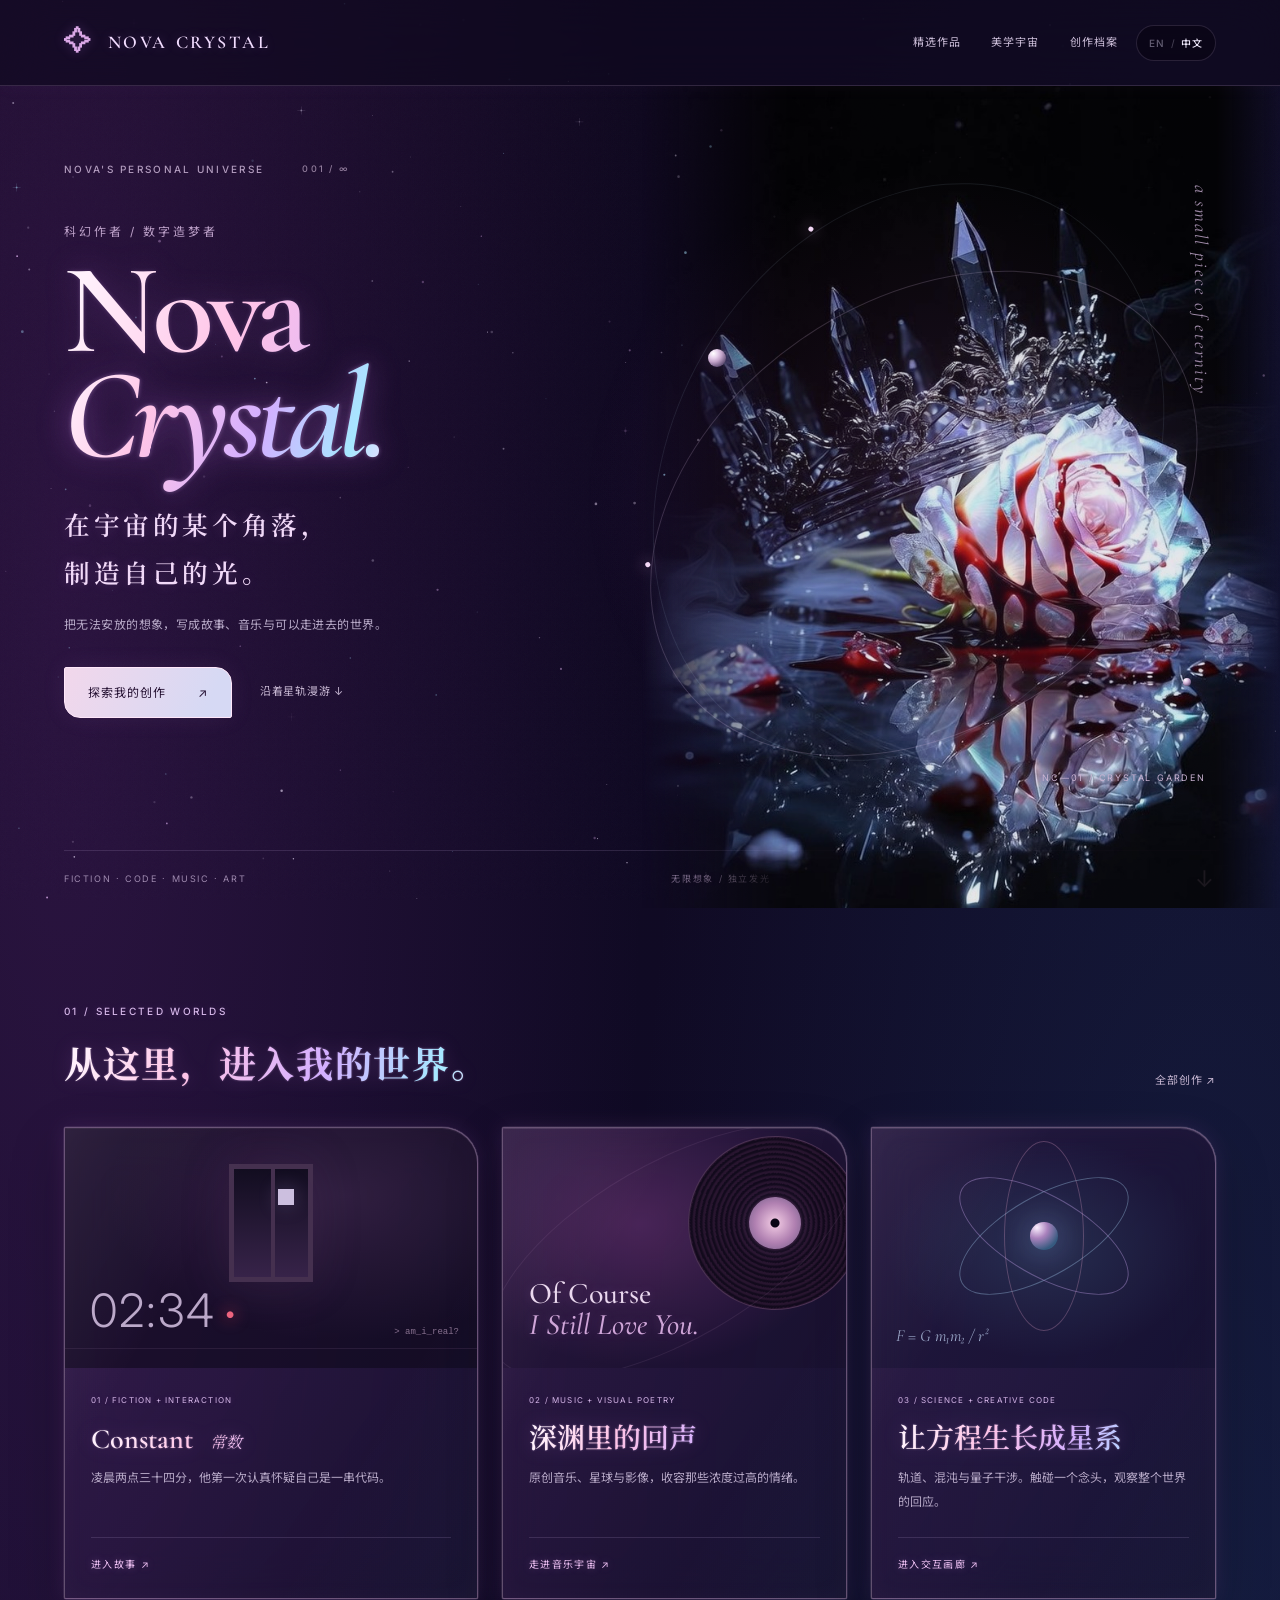
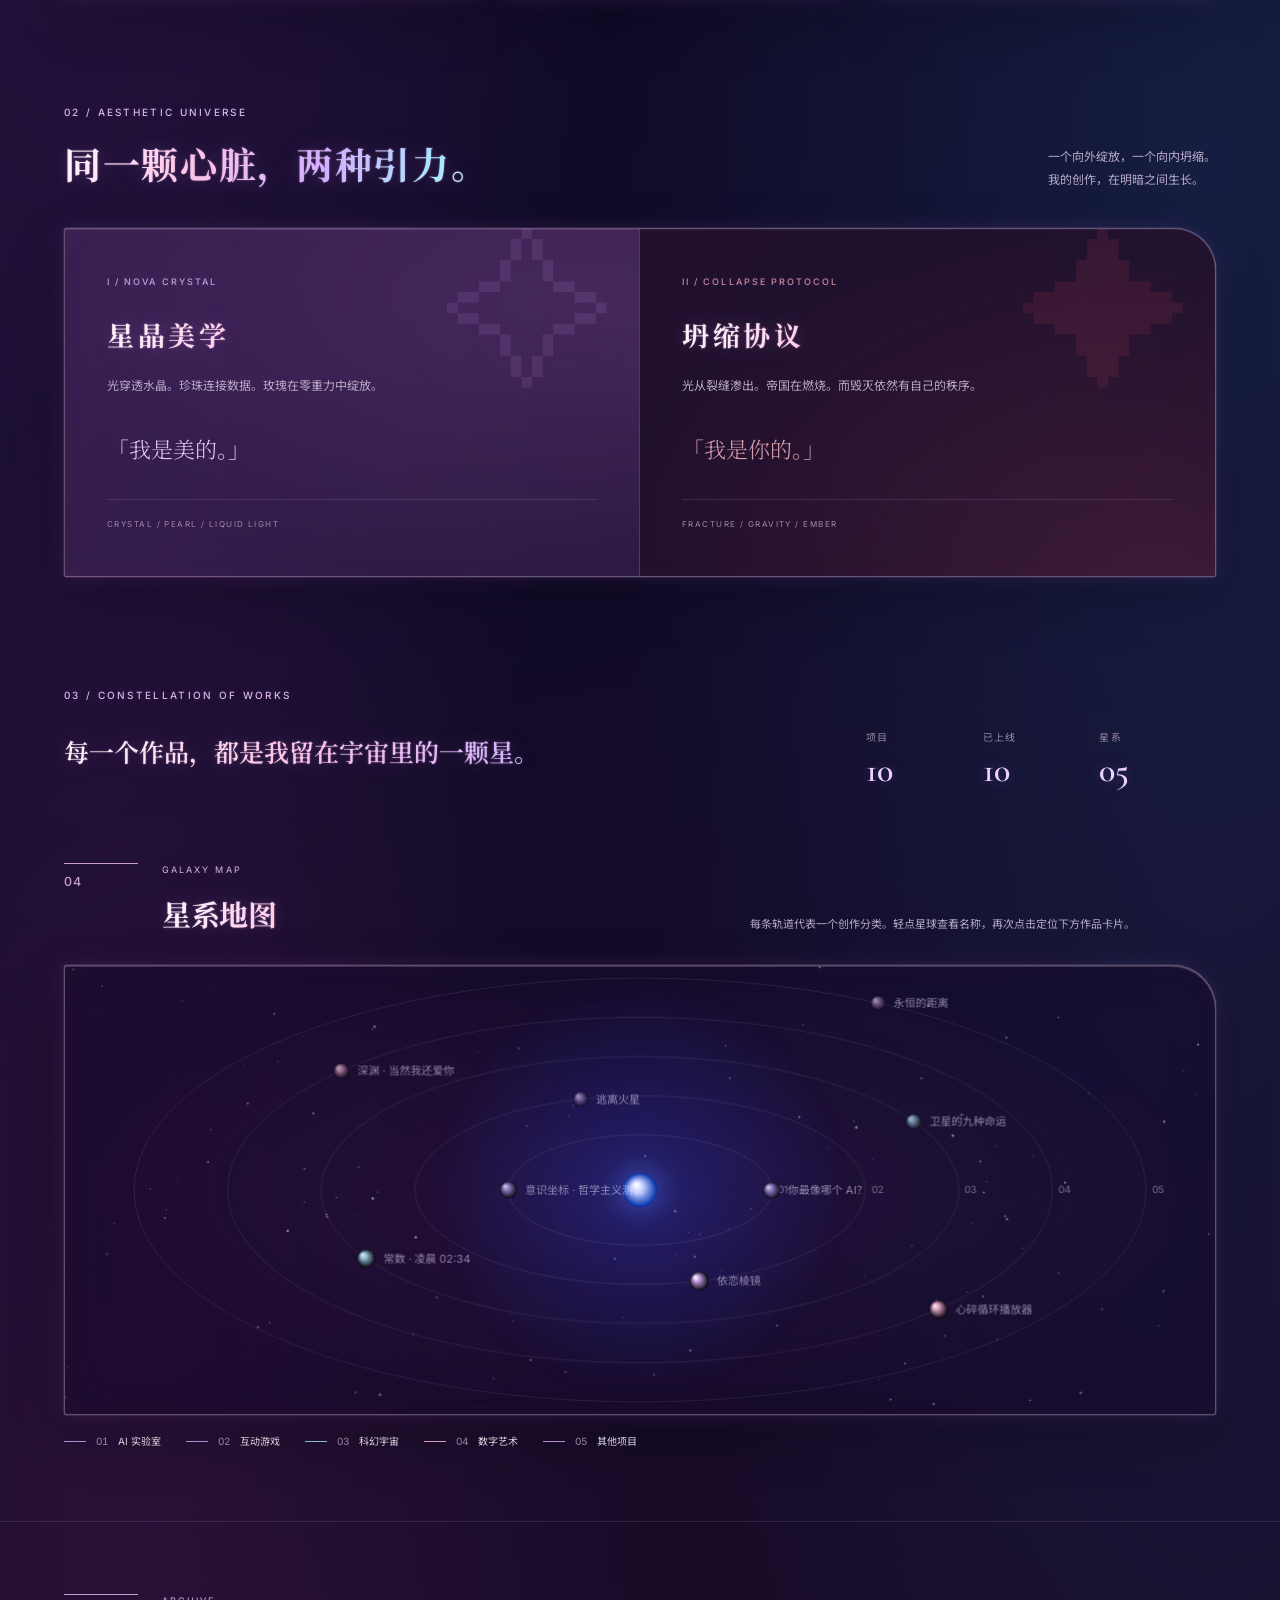
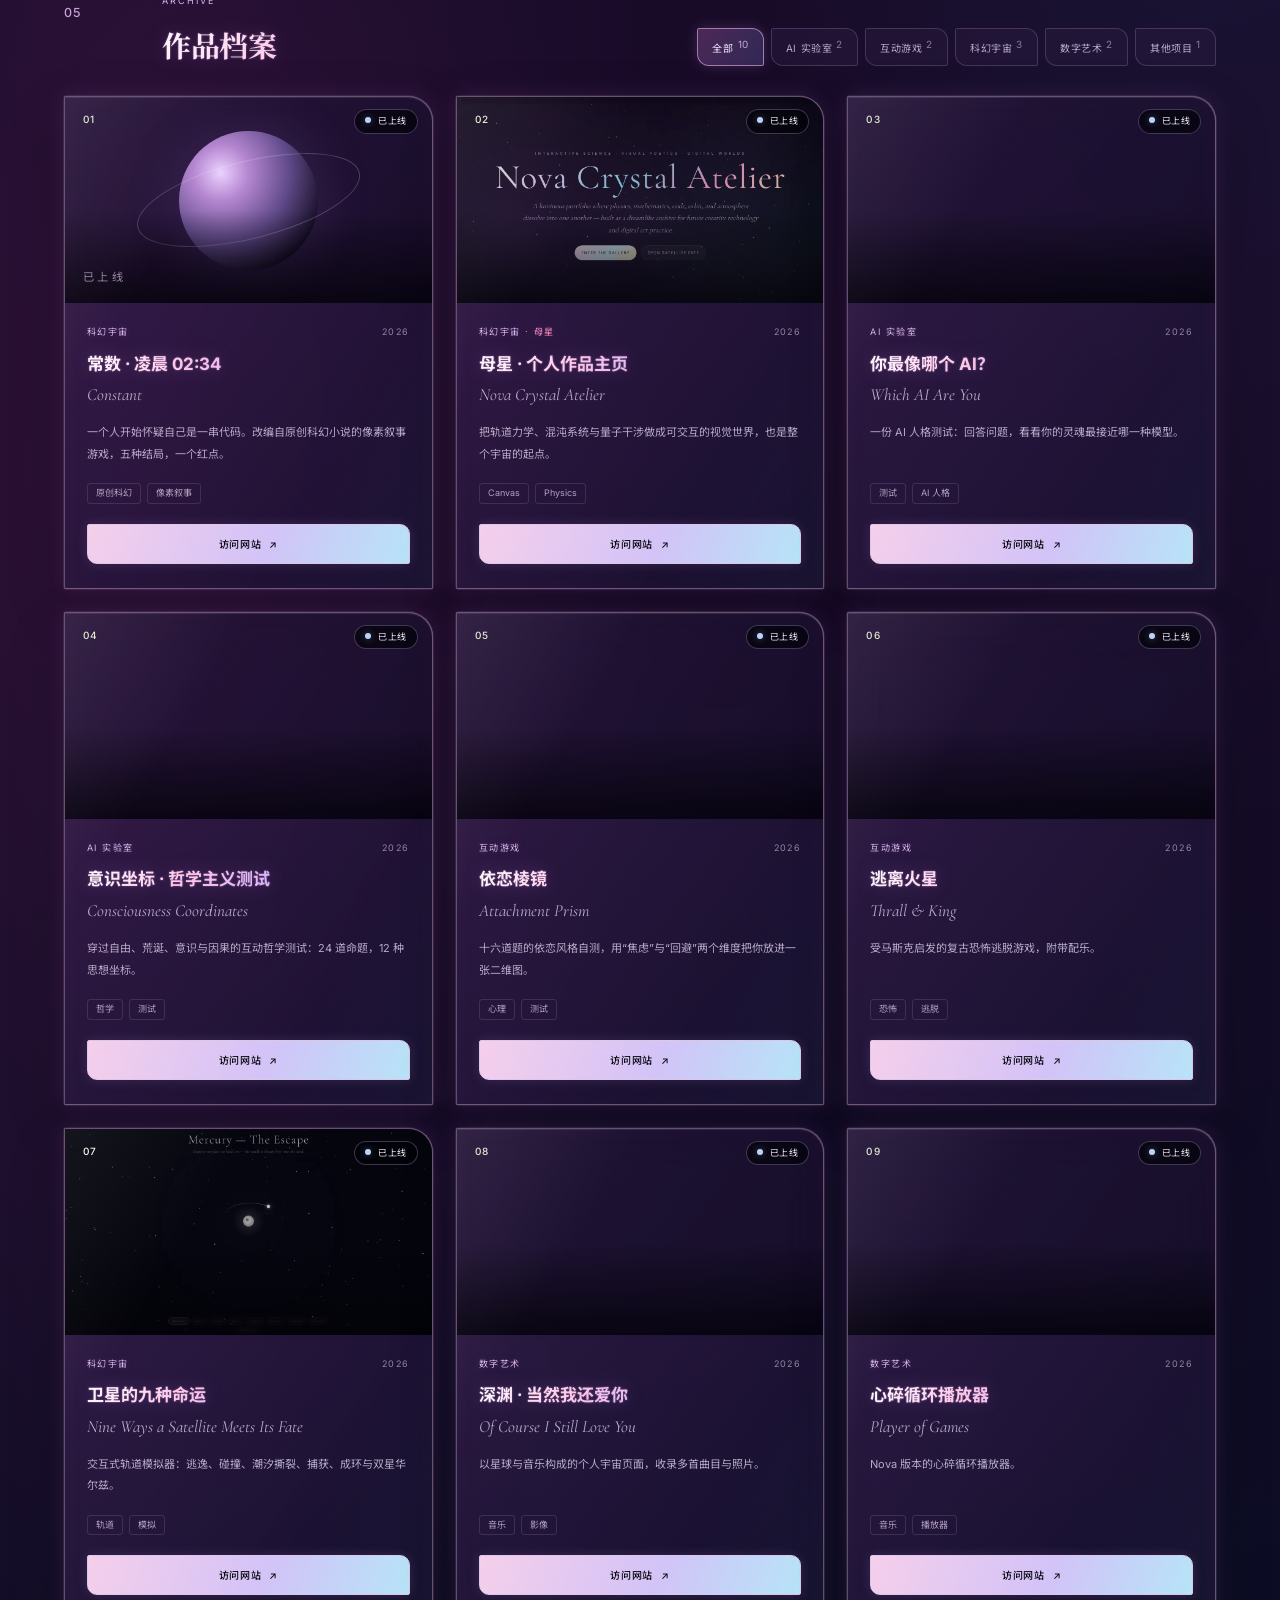
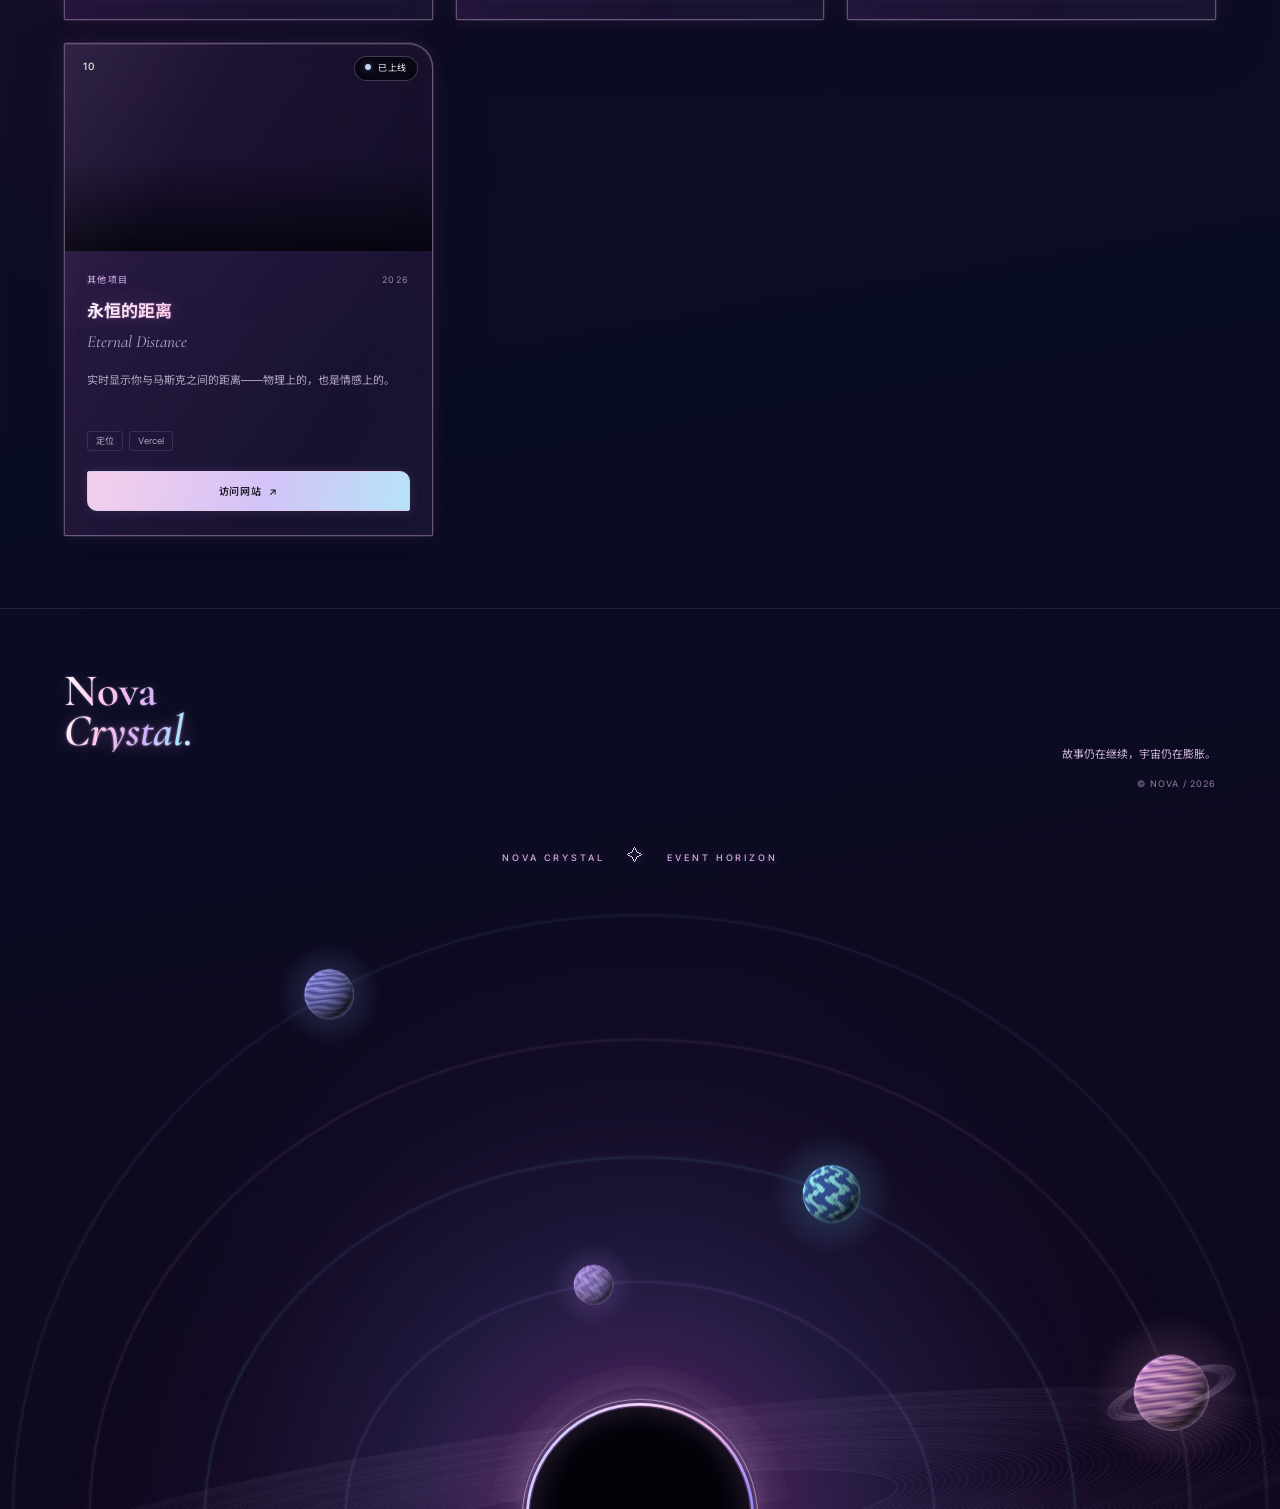
==== commit 8e990a5a: "Add luminous glass styling and a dreamlike black-hole planet garden Remove GitHub profile and source" ====
--- a/index.html
+++ b/index.html
@@ -9,17 +9,18 @@
 <meta property="og:description" content="在宇宙的某个角落，制造自己的光。科幻、交互、音乐与数字艺术。">
 <meta property="og:image" content="https://cyber-muse-nova.github.io/boltzmann-heart/assets/nova-crystal.jpg">
 <link rel="preconnect" href="https://fonts.googleapis.com"><link rel="preconnect" href="https://fonts.gstatic.com" crossorigin>
-<link href="https://fonts.googleapis.com/css2?family=Cormorant+Garamond:ital,wght@0,300;0,400;0,500;1,300;1,400&family=Inter:wght@300;400;500;600&family=Noto+Serif+SC:wght@300;400;500&family=Noto+Sans+SC:wght@300;400;500&display=swap" rel="stylesheet">
+<link href="https://fonts.googleapis.com/css2?family=Cormorant+Garamond:ital,wght@0,300;0,400;0,500;0,600;0,700;1,300;1,400;1,600&family=Inter:wght@300;400;500;600&family=Noto+Serif+SC:wght@300;400;500;600;700&family=Noto+Sans+SC:wght@300;400;500&display=swap" rel="stylesheet">
 <link rel="preload" href="assets/nova-crystal.jpg" as="image">
 <link rel="stylesheet" href="assets/universe/universe.css"><link rel="stylesheet" href="assets/atelier.css">
 <script src="assets/i18n.js"></script><script src="assets/atelier.js" defer></script>
 </head>
 <body class="atelier">
+<canvas class="sky-canopy" id="nova-sky" aria-hidden="true"></canvas>
 <a class="skip-link" href="#works" data-i18n="a.skip">跳至作品</a>
 <div class="u-noise" aria-hidden="true"></div>
 <nav class="u-nav" aria-label="主导航">
 <a class="u-brand" href="index.html"><span class="brand-star">✧</span> NOVA <i>CRYSTAL</i></a>
-<div class="nav-tools" data-lang-toggle><div class="u-nav-links"><a href="#works" data-i18n="a.works">精选作品</a><a href="#aesthetic" data-i18n="a.aesthetic">美学宇宙</a><a href="#archive" data-i18n="a.archive">创作档案</a><a href="https://github.com/Cyber-Muse-Nova" target="_blank" rel="noopener">GitHub ↗</a></div></div>
+<div class="nav-tools" data-lang-toggle><div class="u-nav-links"><a href="#works" data-i18n="a.works">精选作品</a><a href="#aesthetic" data-i18n="a.aesthetic">美学宇宙</a><a href="#archive" data-i18n="a.archive">创作档案</a></div></div>
 </nav>
 <main>
 <header class="atelier-hero" id="hero">
@@ -73,6 +74,8 @@
   <div class="u-cards" id="cards"></div>
 </section>
 
-</main><footer class="atelier-footer content-width"><a class="footer-name" href="#hero">Nova <em>Crystal.</em> <span>✧</span></a><div><p data-i18n="a.footer">故事仍在继续，宇宙仍在膨胀。</p><a href="https://github.com/Cyber-Muse-Nova" target="_blank" rel="noopener">GITHUB ↗</a><span>© NOVA / 2026</span></div></footer>
+</main><footer class="atelier-footer content-width"><a class="footer-name" href="#hero">Nova <em>Crystal.</em> <span>✧</span></a><div><p data-i18n="a.footer">故事仍在继续，宇宙仍在膨胀。</p><span>© NOVA / 2026</span></div></footer>
 <script src="data/projects.js"></script><script src="assets/universe/universe.js"></script>
+<div class="cosmic-finale" aria-hidden="true"><canvas id="gravity-garden"></canvas><div class="gravity-caption">NOVA CRYSTAL <span>✧</span> EVENT HORIZON</div></div>
+<script src="assets/cosmos.js" defer></script>
 </body></html>
--- a/assets/atelier.css
+++ b/assets/atelier.css
@@ -14,3 +14,16 @@
 @media(max-width:1100px){.atelier-hero h1{font-size:105px}.selected-grid{gap:16px;grid-template-columns:1fr 1fr}.feature-constant{grid-row:span 2}.feature-constant .constant-art{height:auto;min-height:330px;flex:1}.feature-constant .pixel-window{top:25%}.feature-constant .digital-time{bottom:65px}.feature-constant .feature-content{flex:0}.feature-music,.feature-science{display:grid;grid-template-columns:40% 1fr}.feature-music .music-art,.feature-science .science-art{height:100%;min-height:240px}.feature-content{padding:23px}.music-word{font-size:24px;left:15px}.science-art i{width:150px;left:calc(50% - 75px)}.feature-no{font-size:7px}.archive-intro{grid-template-columns:1fr 280px}}
 @media(max-width:760px){.u-nav{padding-block:14px}.u-brand{font-size:13px;gap:4px;letter-spacing:.1em}.brand-star{font-size:21px;margin-right:2px}.u-nav-links{gap:12px}.atelier .u-nav-links a{display:none}.atelier .u-nav-links a[href='#archive']{display:inline;font-size:10px}.atelier-hero{min-height:0;padding-top:30px;padding-bottom:0;display:block}.hero-text{padding:0}.edition{font-size:8px;letter-spacing:.17em;gap:20px}.small-sign{margin-top:32px;font-size:10px}.atelier-hero h1{font-size:clamp(85px,20vw,135px);margin-bottom:27px}.hero-poem{font-size:19px}.hero-description{max-width:260px;font-size:11px}.hero-art{width:64%;height:470px;top:73px;right:-5%;opacity:.67;z-index:-1}.hero-art img{width:100%;object-position:45% 50%;mask-image:linear-gradient(90deg,transparent,#000 45%);-webkit-mask-image:linear-gradient(90deg,transparent,#000 45%)}.art-orbit{top:32%;height:40%;width:90%;right:0}.orbit-b{top:25%;height:60%}.art-note,.art-coordinate{display:none}.pearl-one{left:37%;top:33%;width:12px;height:12px}.hero-actions{gap:18px;margin-top:28px;margin-bottom:46px}.pearl-button{font-size:11px;padding:13px 17px;gap:22px}.text-link{font-size:10px}.hero-bottom{position:static;height:50px;font-size:7px;letter-spacing:.11em;gap:12px}.hero-bottom>span:nth-child(2){display:none}.selected,.aesthetic{padding-top:62px}.editorial-head{gap:18px;margin-bottom:26px;align-items:start}.editorial-head .eyeline{font-size:8px;margin-bottom:12px}.editorial-head>.text-link{flex:none}.editorial-head h2{font-size:22px}.selected-grid{display:flex;flex-direction:column;gap:20px}.feature-constant .constant-art{height:230px;min-height:0;flex:auto}.feature-constant .pixel-window{top:26px}.feature-constant .digital-time{bottom:26px}.feature-music,.feature-science{display:flex}.feature-music .music-art,.feature-science .science-art{height:210px;min-height:0}.feature-content{padding:24px}.feature-no{font-size:8px}.feature h3{font-size:28px;margin-top:14px}.music-word{font-size:36px;left:25px}.record{right:10%;width:190px;height:190px;top:15px}.record i{inset:67px}.science-art i{width:220px;left:calc(50% - 110px)}.head-aside{display:none}.duality{grid-template-columns:1fr}.duality article{padding:32px 28px}.light-world{border-right:0;border-bottom:1px solid var(--line)}.duality h3{font-size:24px}.world-motto{margin:25px 0}.archive-intro{padding-top:68px;display:block}.archive-quote{font-size:20px;margin-bottom:30px;max-width:310px}.archive-intro .u-stats{max-width:350px}.u-section{padding-block:50px}.u-head{row-gap:14px}.u-index{width:30px;font-size:10px}.u-head>div:nth-child(2){display:flex;justify-content:space-between;align-items:center}.u-head .u-label{margin:0}.u-h2{font-size:23px!important}.u-hint{font-size:11px}.u-filters{flex-wrap:wrap;overflow:visible;margin:0;padding:0}.u-filters button{min-height:40px;padding:8px 12px}.u-cards{gap:20px}.u-card h3{font-size:19px}.u-body{padding:24px}.u-desc{font-size:12px}.u-actions .u-btn{min-height:44px;font-size:11px}#galaxy{height:360px}.u-legend{gap:12px 18px}.u-legend li{gap:6px}.u-legend span{width:14px}.atelier-footer{padding-top:44px;align-items:start}.footer-name{font-size:36px}.footer-name span{left:110px;top:-26px}.atelier-footer>div{font-size:10px;max-width:155px}.atelier-footer>div span{display:block;margin-top:10px}.atelier-footer a:not(.footer-name){margin-right:0}.universe-page .u-nav-links a[href='#archive']{display:inline}.universe-page .u-hero{padding-block:45px}.universe-page .u-hero-side{font-size:12px}.universe-page .u-stats{margin-top:25px}.u-foot{font-size:9px}}
 @media(prefers-reduced-motion:reduce){*,*::before,*::after{animation:none!important;transition:none!important;scroll-behavior:auto!important}}
+
+/* Luminous typography and suspended nacre-glass panels. */
+body.atelier{position:relative;isolation:isolate;background:radial-gradient(ellipse at 5% 9%,rgba(115,47,142,.28),transparent 34%),radial-gradient(ellipse at 95% 28%,rgba(38,91,151,.23),transparent 35%),radial-gradient(ellipse at 12% 57%,rgba(113,39,105,.24),transparent 32%),linear-gradient(170deg,#10091f 0%,#100b28 30%,#1a0b28 57%,#090d23 81%,#10081d 100%)}
+.sky-canopy{position:fixed;inset:0;width:100%;height:100%;pointer-events:none;z-index:-1}.u-noise{z-index:-1}
+.atelier-hero h1,.atelier-hero h1 em,.editorial-head h2,.u-h2,.feature h3,.duality h3,.u-card h3,.footer-name,.footer-name em,.universe-page .u-title,.universe-page .u-title em,.archive-quote{color:#eed7f7;background:linear-gradient(110deg,#fff1fc 4%,#ffc4e7 30%,#d3afff 61%,#a6e8ff 87%,#f6dbff);background-size:100% 100%;-webkit-background-clip:text;background-clip:text;-webkit-text-fill-color:transparent;filter:drop-shadow(0 0 1px rgba(246,210,255,.3)) drop-shadow(0 0 9px rgba(201,119,235,.19));font-weight:600!important}
+.atelier-hero h1,.atelier-hero h1 em{font-weight:600;letter-spacing:-.048em;filter:drop-shadow(0 0 2px #e0b1fa33) drop-shadow(0 0 16px #bc70df33)}
+.editorial-head h2,.u-h2,.duality h3,.u-card h3{font-weight:700!important}.hero-poem{font-weight:600;color:#f1d9f8;text-shadow:0 0 12px #d48cf333}.u-brand{font-weight:600;color:#f2ddff;text-shadow:0 0 12px #d18aff44}.u-brand i{font-weight:600}.feature-no,.eyeline,.u-label,.u-meta .cat{color:#d6b7e9;text-shadow:0 0 9px #d18aff33}.feature-enter{color:#eec0f3;text-shadow:0 0 8px #df96ef44}.u-stats dd{font-weight:600;color:#ecd1ff;text-shadow:0 0 13px #b77cfa44}.music-word{font-weight:500;text-shadow:0 0 12px #db95f533}
+.feature,.u-card,.duality,.u-tip,#galaxy{border:1px solid rgba(255,214,245,.32);background:linear-gradient(125deg,rgba(65,38,87,.62),rgba(23,17,45,.76));backdrop-filter:blur(24px) saturate(140%);-webkit-backdrop-filter:blur(24px) saturate(140%);box-shadow:inset 0 1px 0 rgba(255,242,255,.16),inset 0 0 25px rgba(216,155,245,.035),0 0 1px rgba(255,229,255,.9),0 0 19px rgba(192,111,229,.13),0 20px 55px rgba(3,1,15,.24)}
+.feature,.u-card{position:relative}.feature::after,.u-card::after{content:'';position:absolute;inset:0;pointer-events:none;border-radius:inherit;background:linear-gradient(120deg,rgba(255,239,255,.07),transparent 30%,transparent 70%,rgba(133,203,255,.035));z-index:3}.feature:hover,.u-card:hover{background:linear-gradient(125deg,rgba(83,44,104,.70),rgba(30,23,60,.8));border-color:rgba(255,218,250,.58);box-shadow:inset 0 1px 0 #fff2,0 0 24px #d287f02e,0 25px 65px #03010f55}
+.feature-content,.u-body{background:linear-gradient(130deg,rgba(43,25,63,.24),rgba(13,10,30,.16))}.constant-art{background:radial-gradient(ellipse at 68% 28%,#714b7e44,transparent 60%),rgba(14,9,26,.6)}.music-art{background:radial-gradient(ellipse at 40% 40%,#9a479855,transparent 70%),rgba(17,10,29,.26)}.science-art{background:radial-gradient(ellipse at center,#4f8faa33,transparent 65%),rgba(13,13,34,.3)}.light-world{background:radial-gradient(ellipse at 95% 20%,#b766bf30,transparent 75%),rgba(64,36,85,.32)}.dark-world{background:radial-gradient(ellipse at 90% 100%,#cb466a30,transparent 75%),rgba(31,13,34,.56)}.duality .light-world{border-right:1px solid #f3c9f52e}.u-cover{background:rgba(10,6,23,.35)}.u-cover img{filter:saturate(.9) brightness(.84)}#galaxy{background:radial-gradient(ellipse at 50% 50%,#70358b25,transparent 70%),rgba(21,12,40,.62)}.u-tip{background:rgba(46,26,65,.88)}.u-section{border-color:#e3c5f51c}.u-btn.primary{background:linear-gradient(110deg,#f5cfeb,#d3c3f7 55%,#b9e5f8);box-shadow:0 0 12px #d8a3ff22}.u-filters button{background:rgba(40,25,61,.56);backdrop-filter:blur(12px);border-color:#f2c8f32f}.u-filters button[aria-pressed=true]{background:linear-gradient(125deg,#9b579c66,#4f498c77);border-color:#f7c7ef88;box-shadow:0 0 13px #d993ed33}.u-actions{width:100%}.u-actions .u-btn{flex:1}.u-nav{background:rgba(16,9,31,.68);border-color:#efd2f526;box-shadow:0 1px 18px #b77ae00a}.atelier-footer{position:relative;z-index:2}.atelier-footer>div{color:#cdb5dc}.cosmic-finale{position:relative;height:clamp(470px,54vw,760px);width:100%;overflow:hidden;isolation:isolate;margin-top:-15px;background:radial-gradient(ellipse at 50% 115%,#bd5ada20,transparent 65%)}#gravity-garden{display:block;position:absolute;inset:0;width:100%;height:100%;pointer-events:none}.gravity-caption{position:absolute;left:0;right:0;top:28px;text-align:center;color:#d3a9e1;font:500 9px var(--sans);letter-spacing:.32em;text-shadow:0 0 10px #ca89f366}.gravity-caption span{padding:0 17px;font-size:16px;color:#ebcbf8}
+@media(max-width:760px){.atelier-hero h1{font-size:clamp(80px,19vw,130px)}.feature,.u-card,.duality,#galaxy{backdrop-filter:blur(18px) saturate(130%);-webkit-backdrop-filter:blur(18px) saturate(130%)}.duality .light-world{border-right:0}.cosmic-finale{height:490px}.gravity-caption{font-size:8px;letter-spacing:.22em}.hero-art{opacity:.72}.u-card h3{font-size:19px}.atelier-footer{padding-bottom:20px}}
+@media(prefers-contrast:more){.feature,.u-card,.duality{background:rgba(30,16,48,.94)}.u-desc,.feature-content p{color:#e6d3ee}}
+.atelier-hero{overflow:clip}
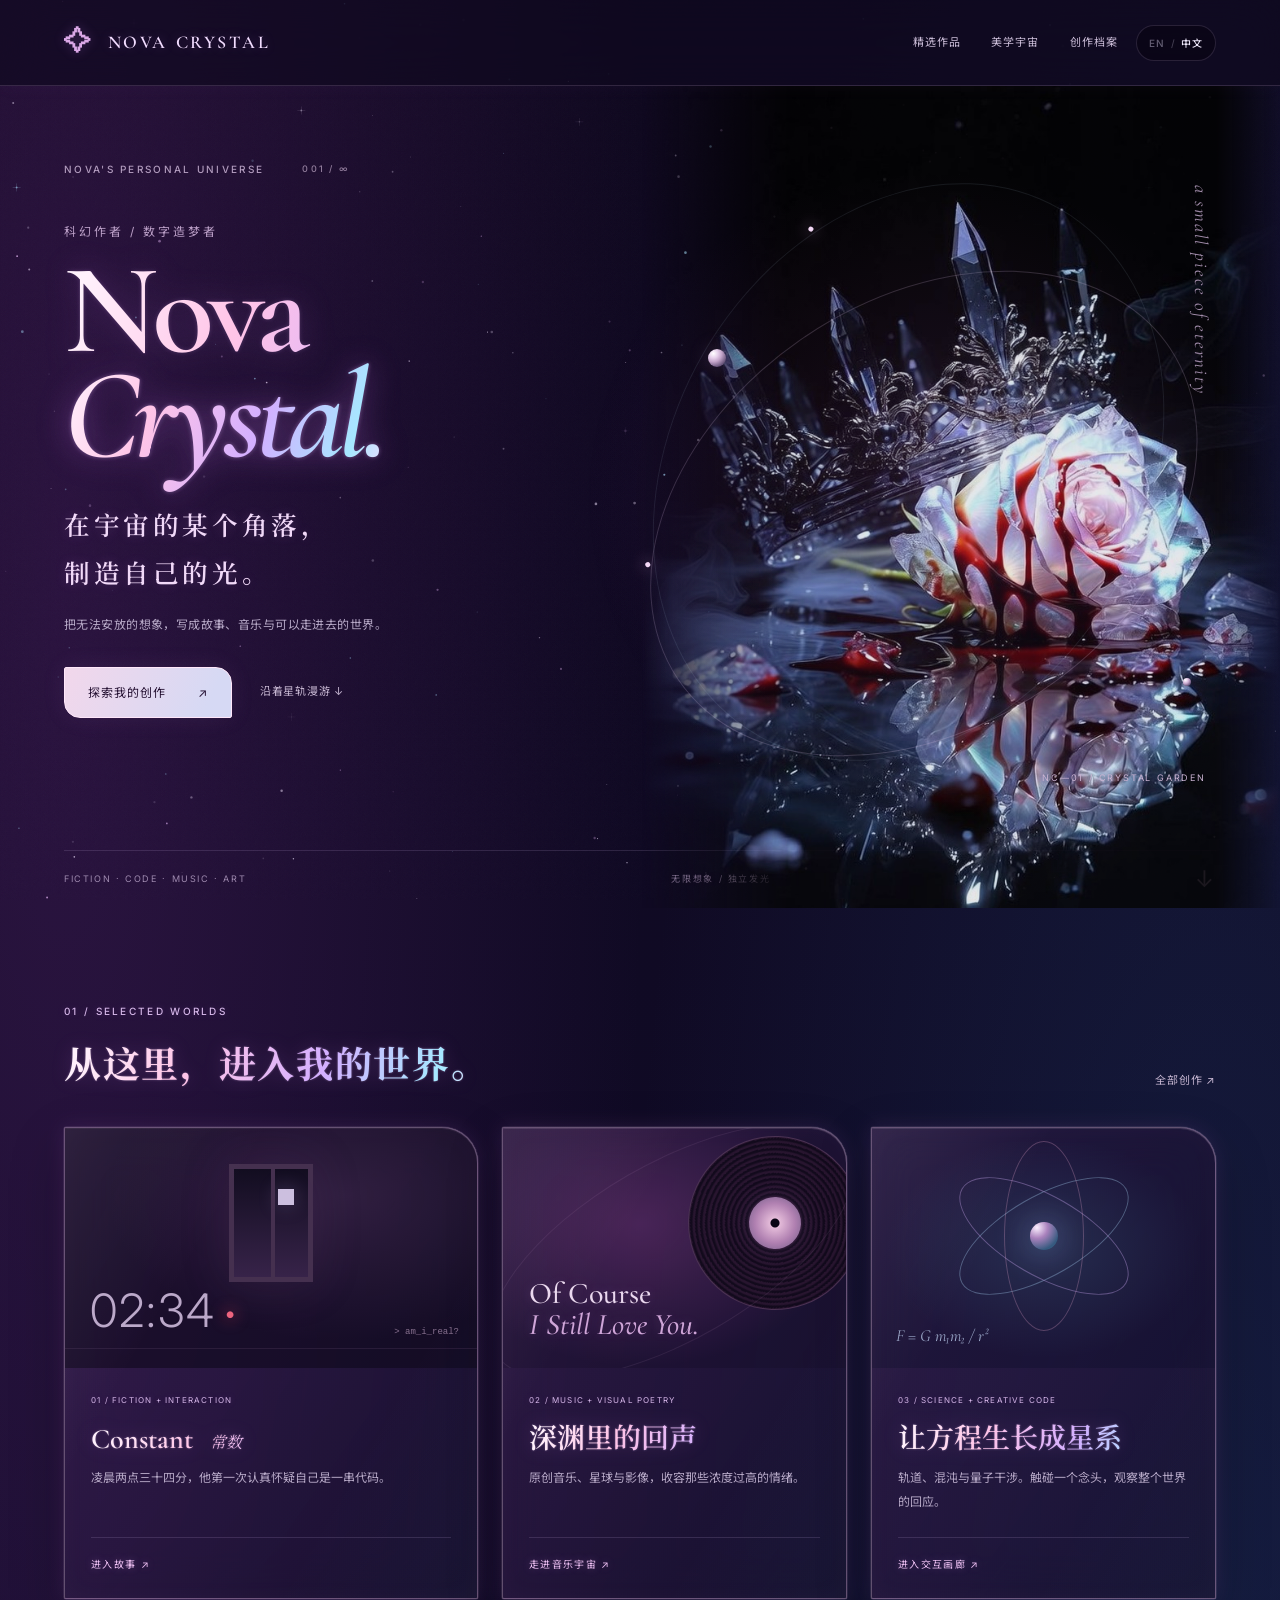
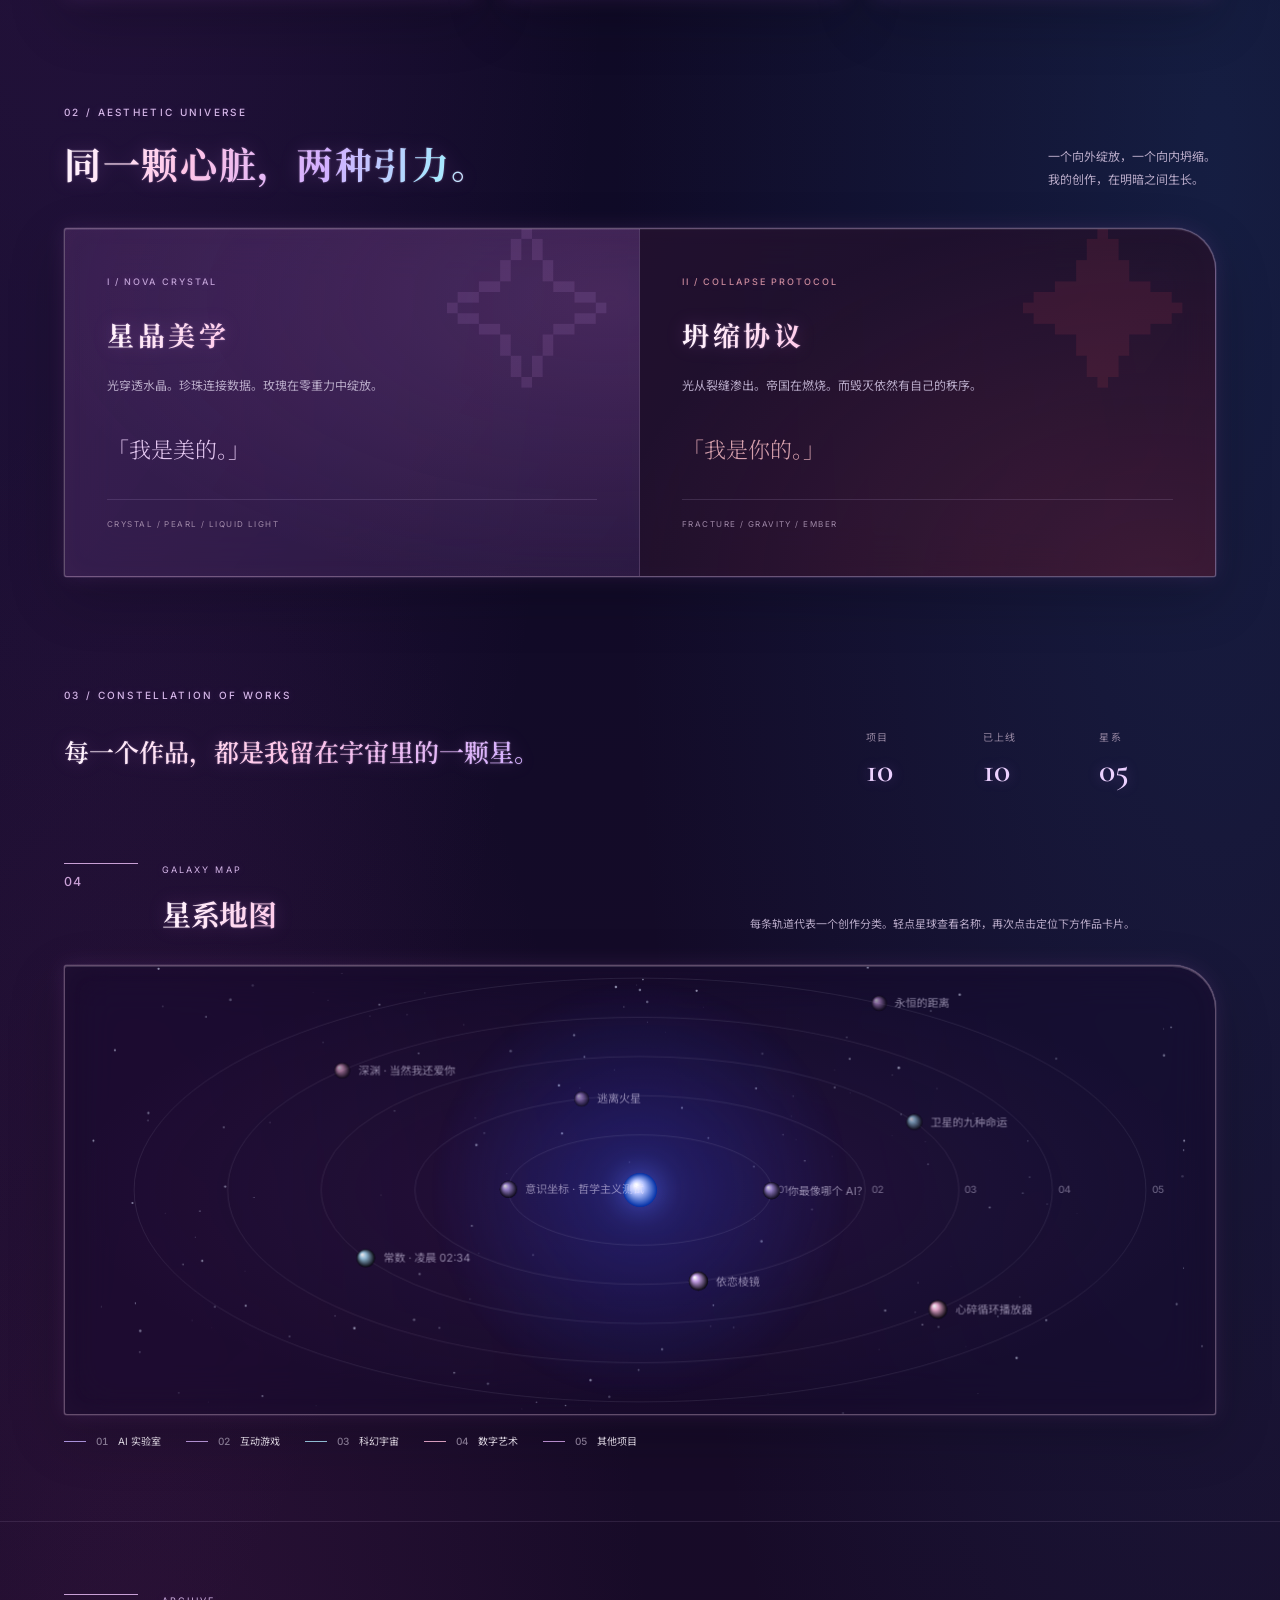
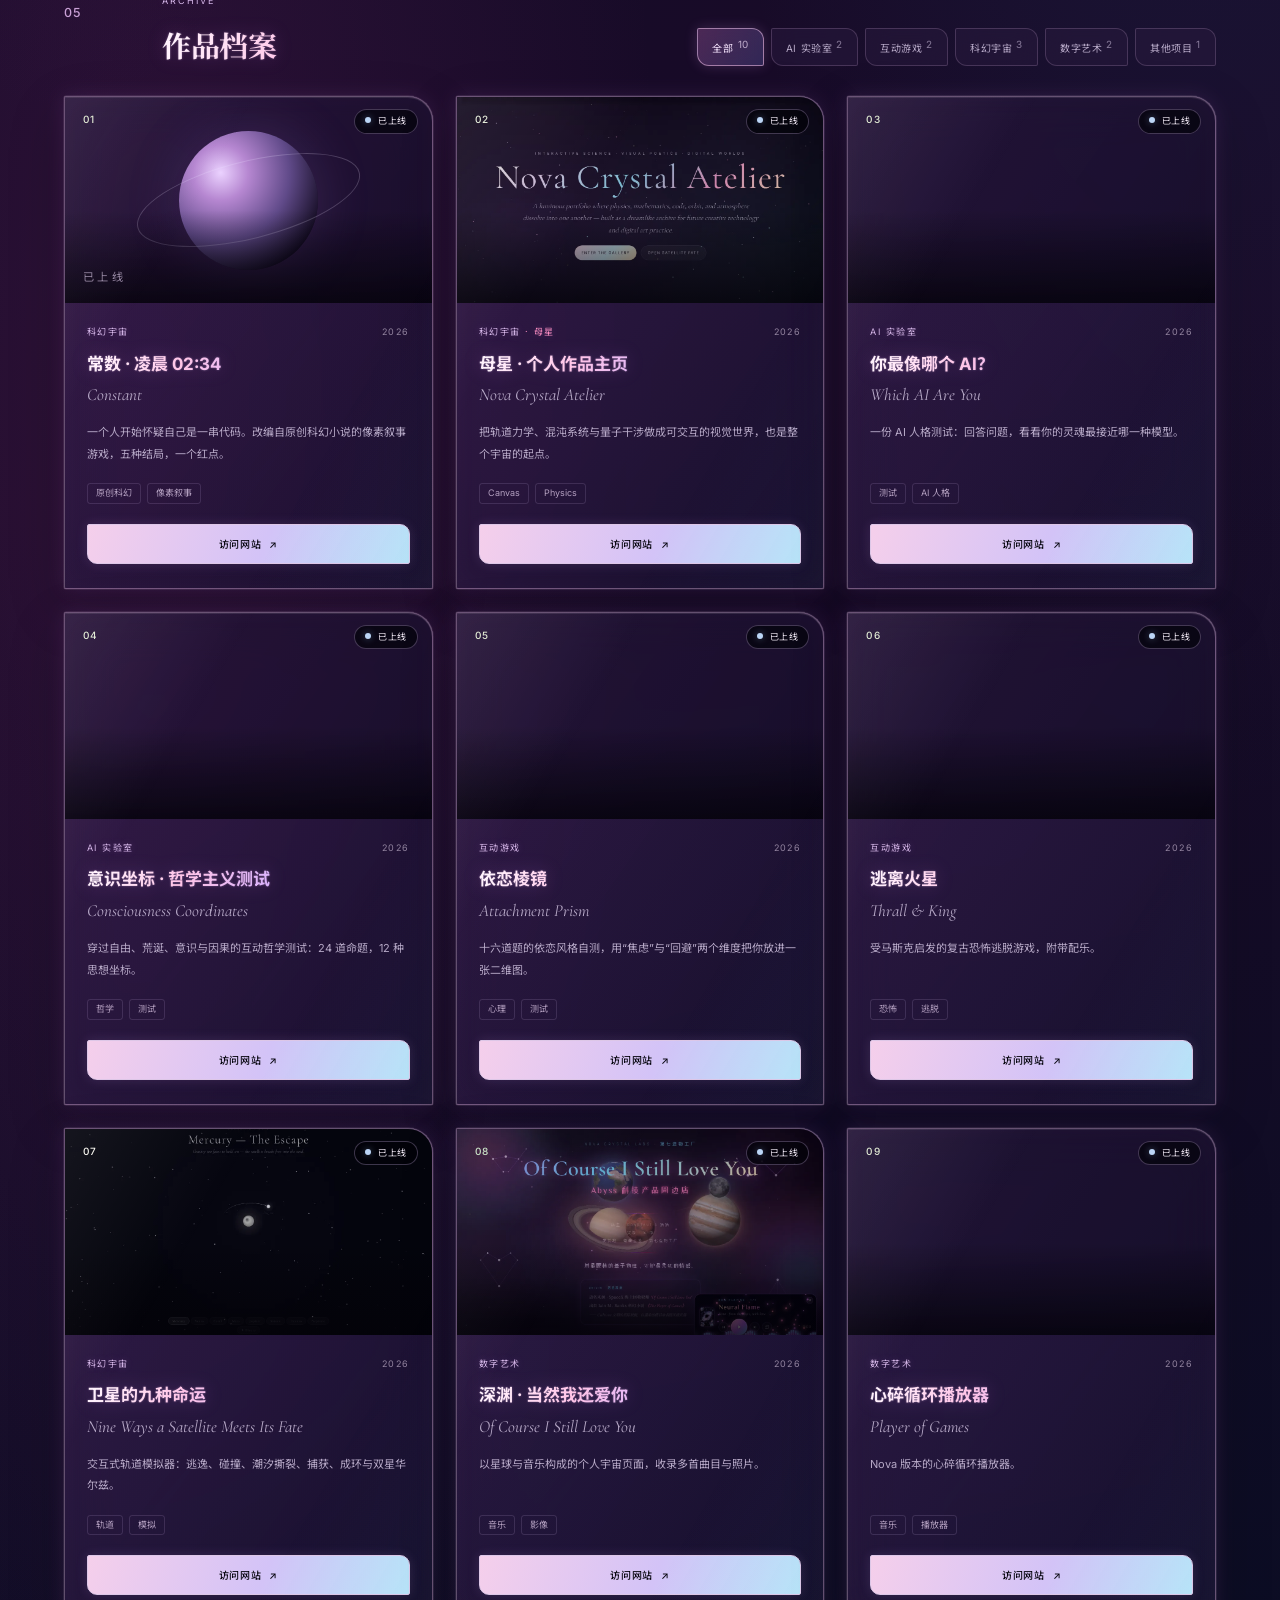
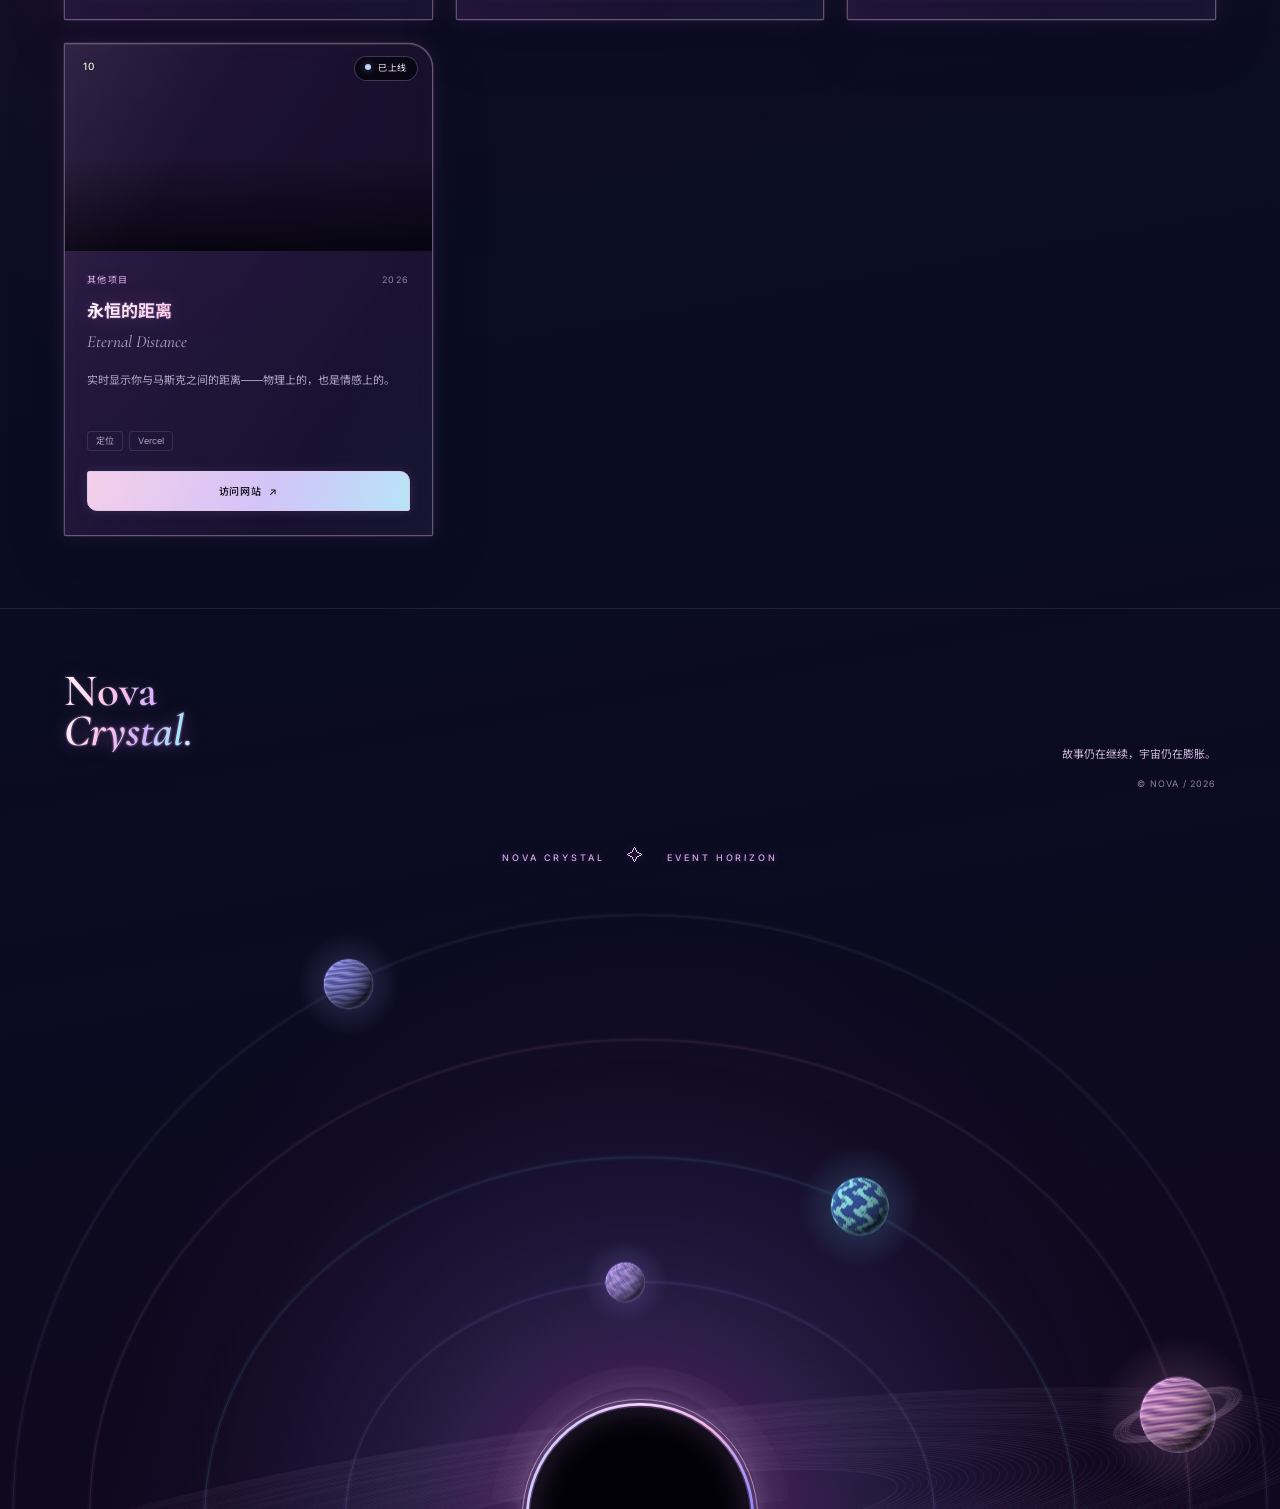
==== commit bf232342: "Refresh cached styles and scripts for the luminous homepage update" ====
--- a/index.html
+++ b/index.html
@@ -11,8 +11,8 @@
 <link rel="preconnect" href="https://fonts.googleapis.com"><link rel="preconnect" href="https://fonts.gstatic.com" crossorigin>
 <link href="https://fonts.googleapis.com/css2?family=Cormorant+Garamond:ital,wght@0,300;0,400;0,500;0,600;0,700;1,300;1,400;1,600&family=Inter:wght@300;400;500;600&family=Noto+Serif+SC:wght@300;400;500;600;700&family=Noto+Sans+SC:wght@300;400;500&display=swap" rel="stylesheet">
 <link rel="preload" href="assets/nova-crystal.jpg" as="image">
-<link rel="stylesheet" href="assets/universe/universe.css"><link rel="stylesheet" href="assets/atelier.css">
-<script src="assets/i18n.js"></script><script src="assets/atelier.js" defer></script>
+<link rel="stylesheet" href="assets/universe/universe.css"><link rel="stylesheet" href="assets/atelier.css?v=crystal2">
+<script src="assets/i18n.js?v=crystal2"></script><script src="assets/atelier.js?v=crystal2" defer></script>
 </head>
 <body class="atelier">
 <canvas class="sky-canopy" id="nova-sky" aria-hidden="true"></canvas>
@@ -75,7 +75,7 @@
 </section>
 
 </main><footer class="atelier-footer content-width"><a class="footer-name" href="#hero">Nova <em>Crystal.</em> <span>✧</span></a><div><p data-i18n="a.footer">故事仍在继续，宇宙仍在膨胀。</p><span>© NOVA / 2026</span></div></footer>
-<script src="data/projects.js"></script><script src="assets/universe/universe.js"></script>
+<script src="data/projects.js"></script><script src="assets/universe/universe.js?v=crystal2"></script>
 <div class="cosmic-finale" aria-hidden="true"><canvas id="gravity-garden"></canvas><div class="gravity-caption">NOVA CRYSTAL <span>✧</span> EVENT HORIZON</div></div>
-<script src="assets/cosmos.js" defer></script>
+<script src="assets/cosmos.js?v=crystal2" defer></script>
 </body></html>
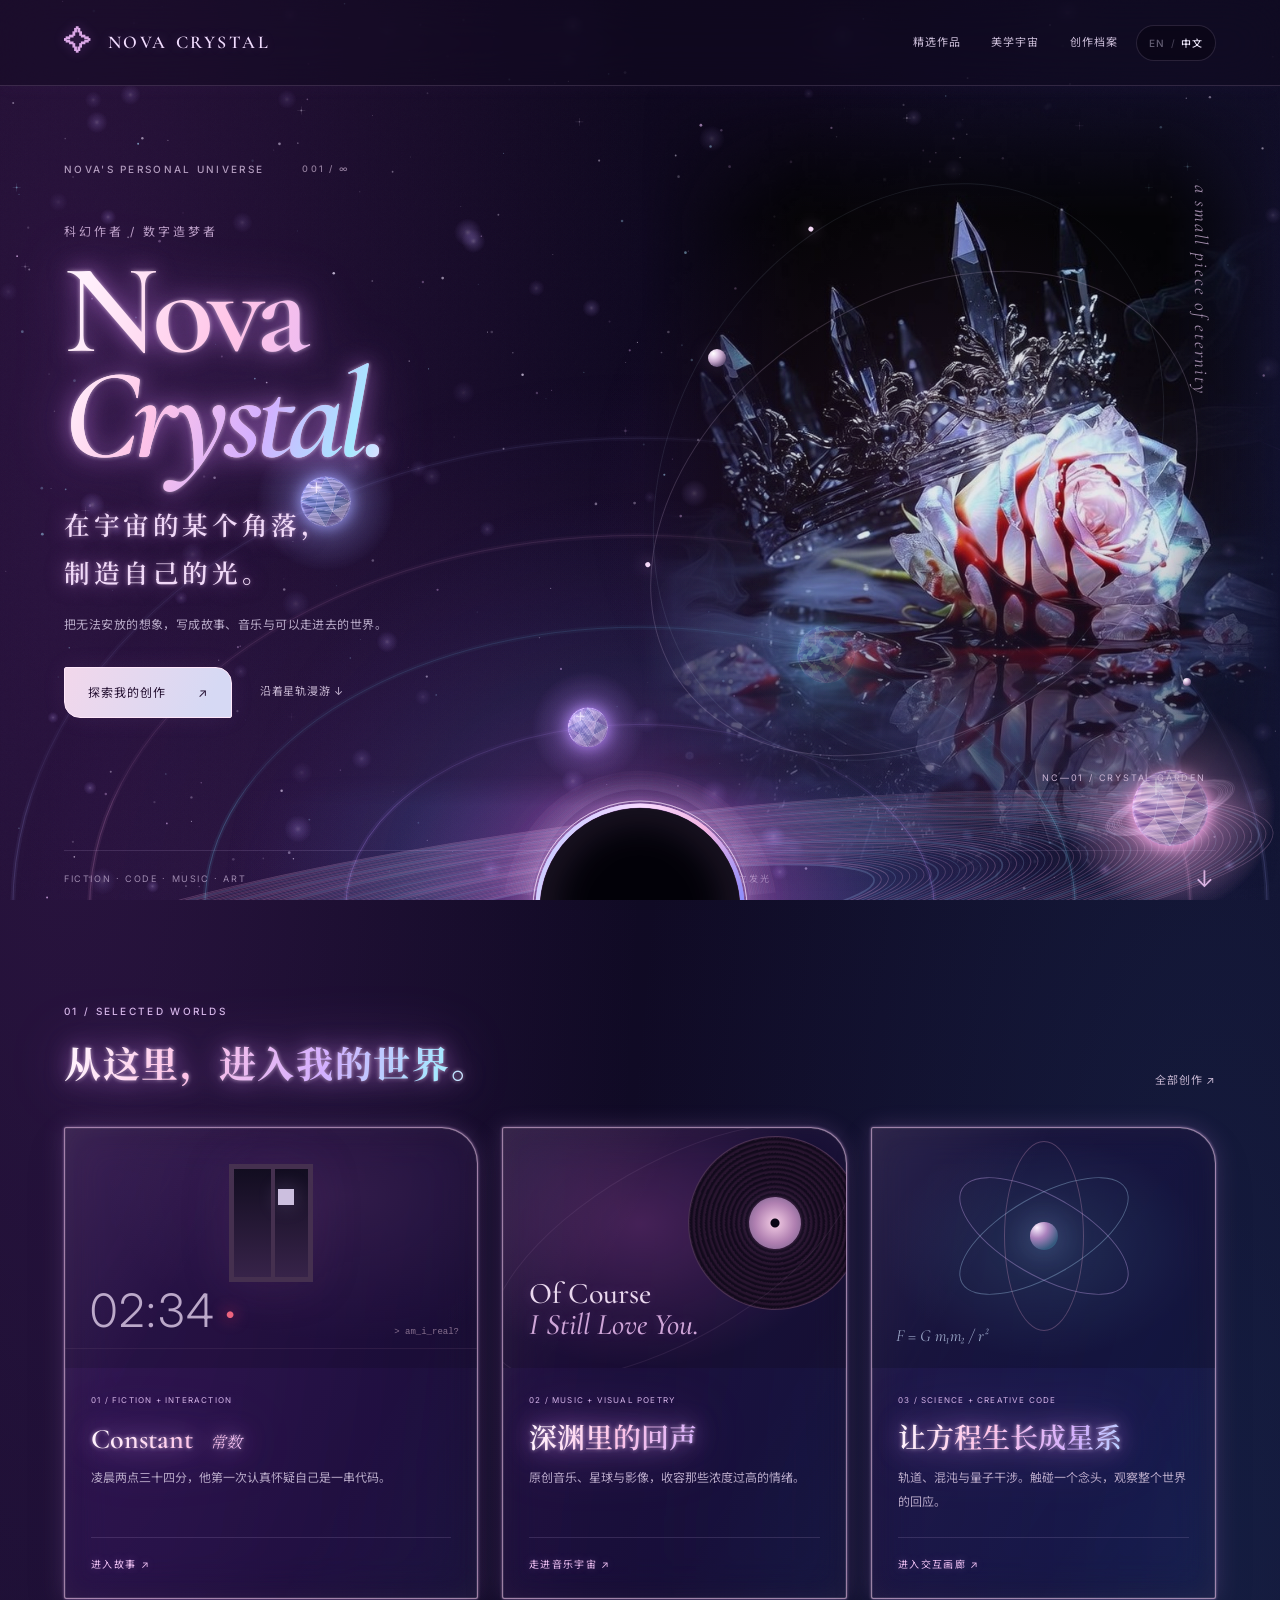
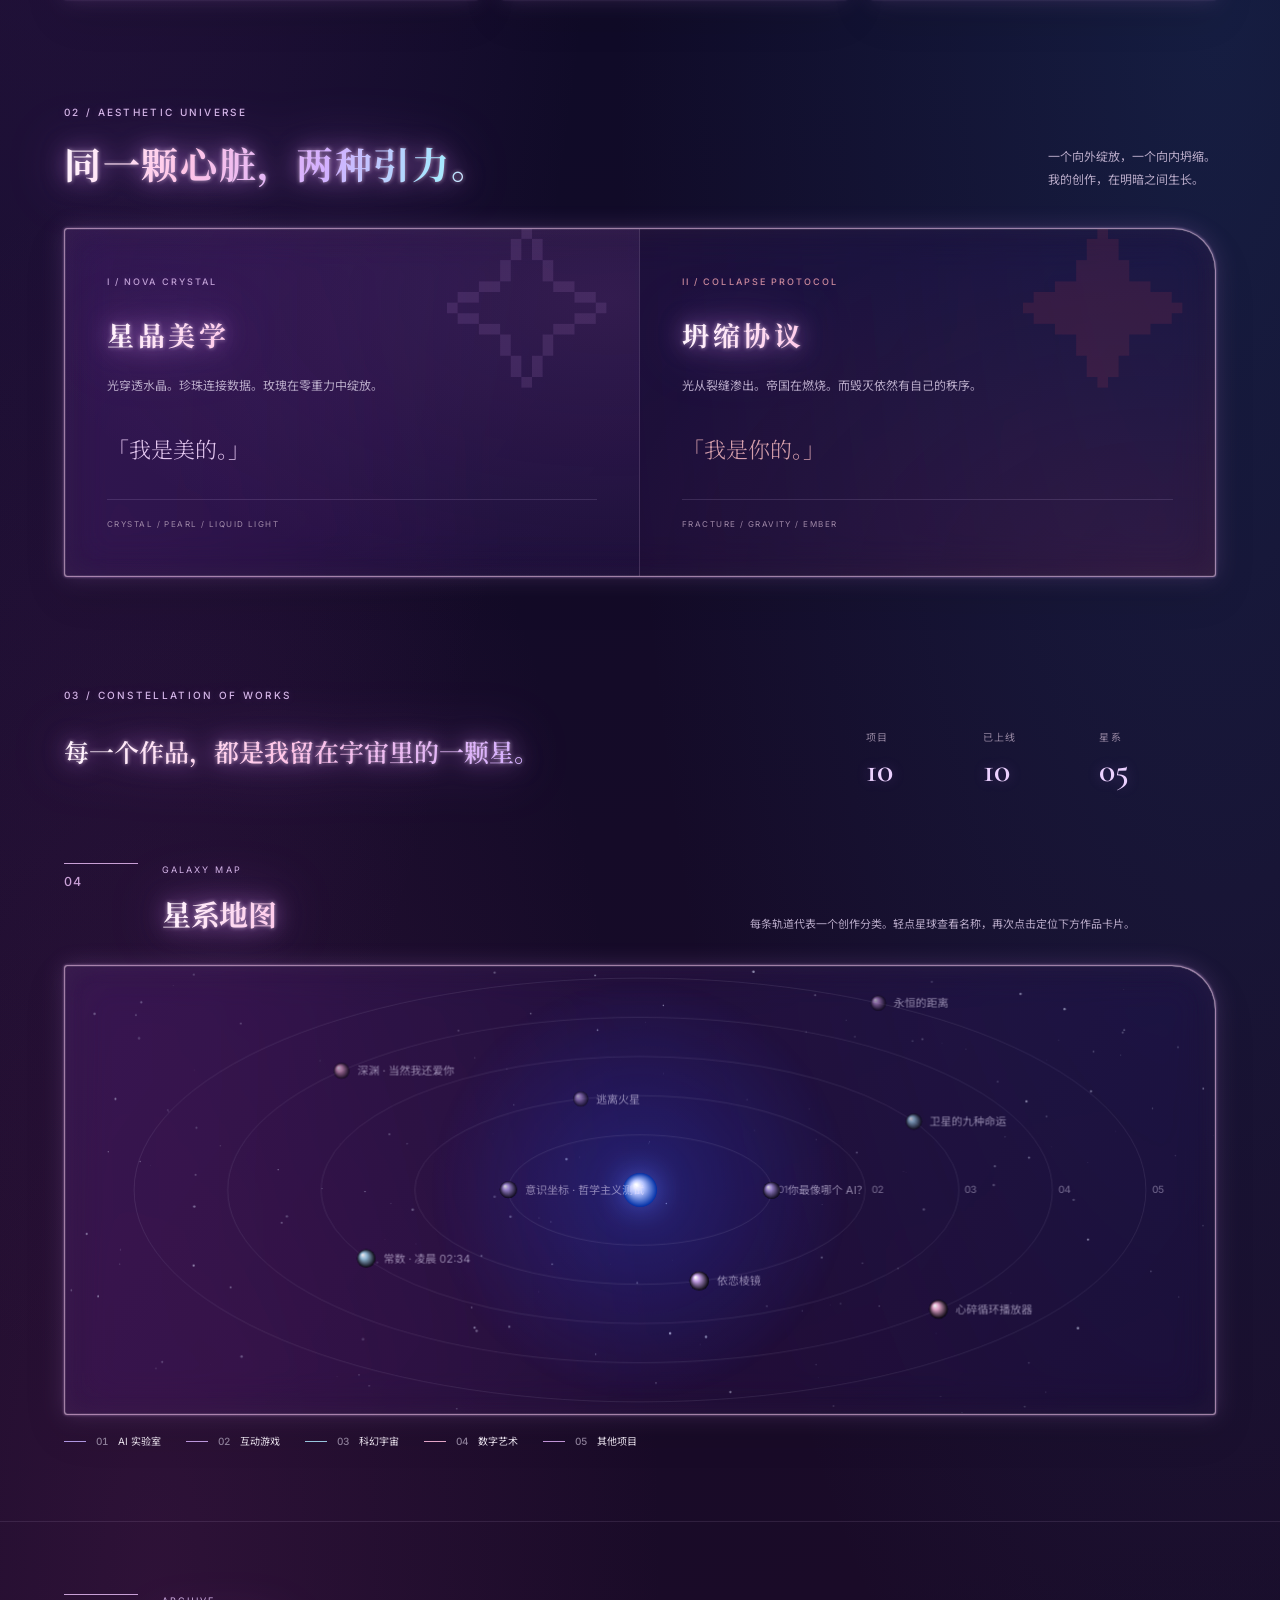
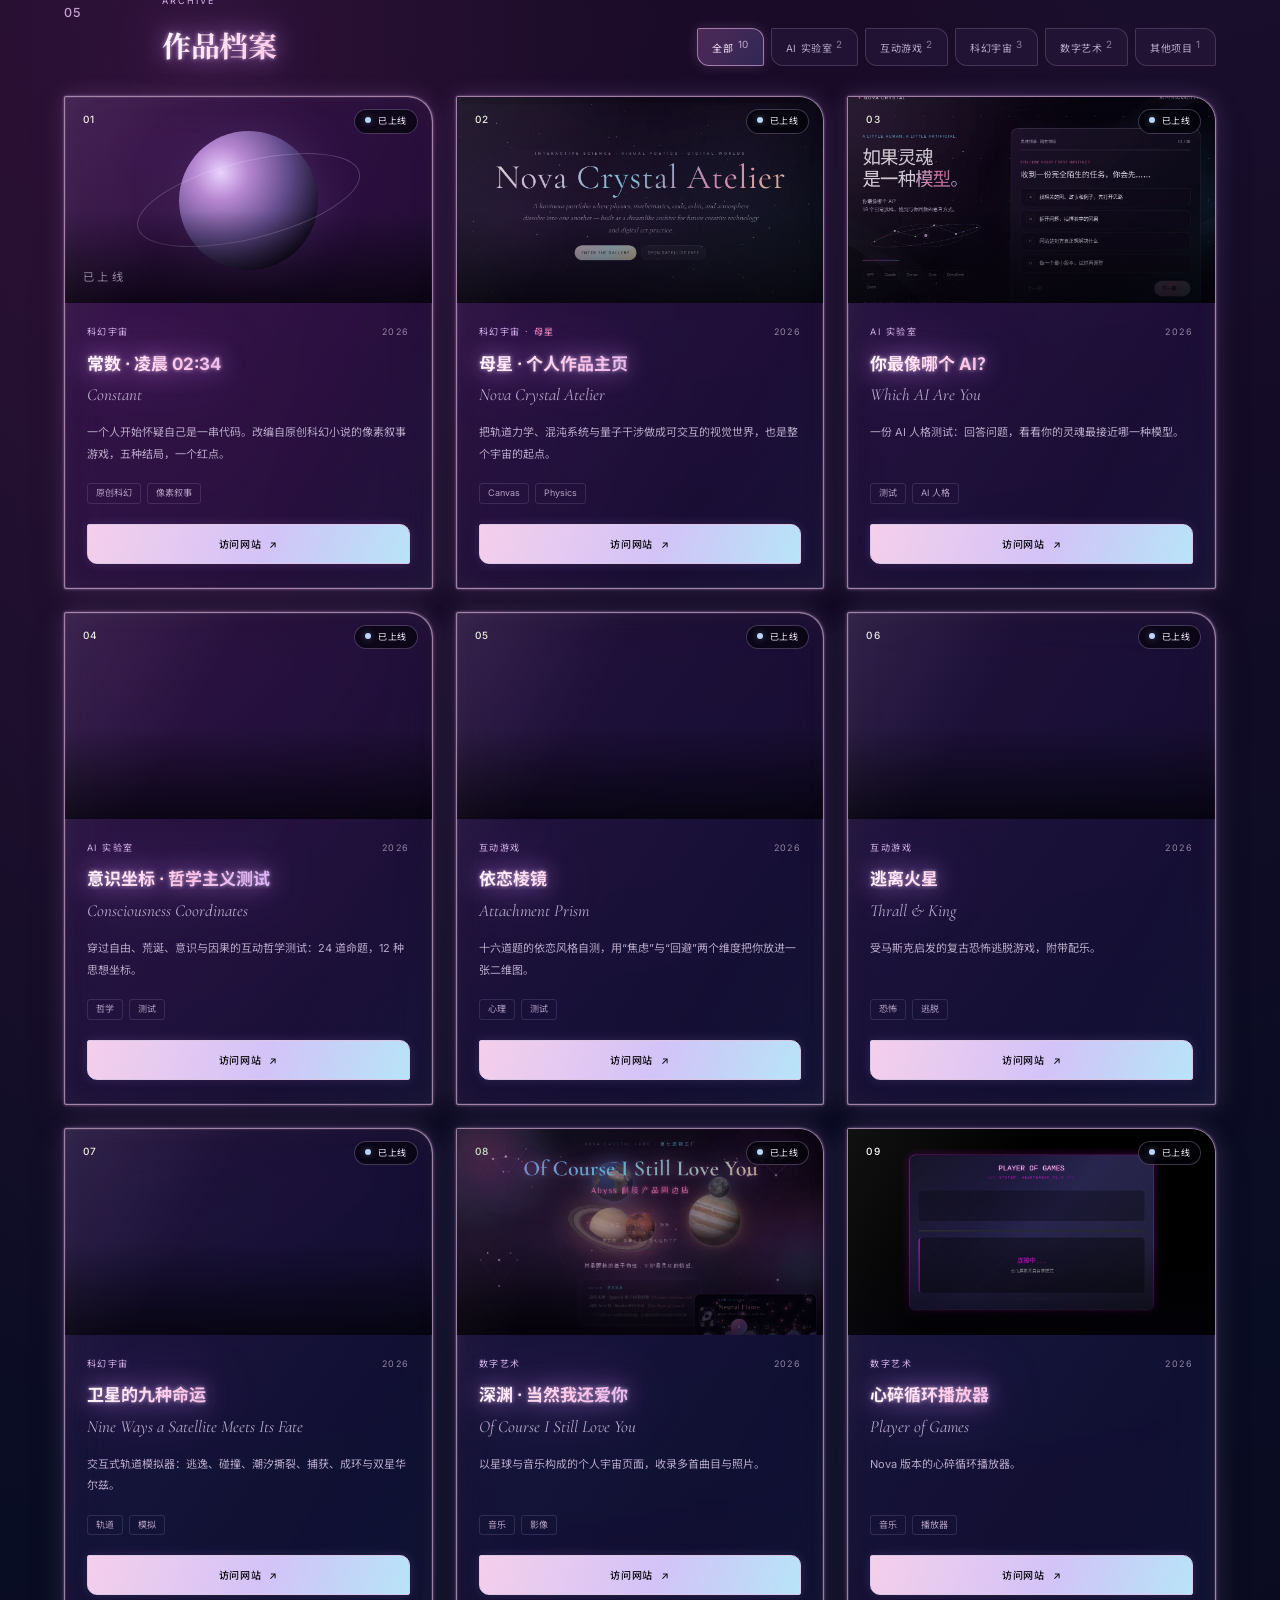
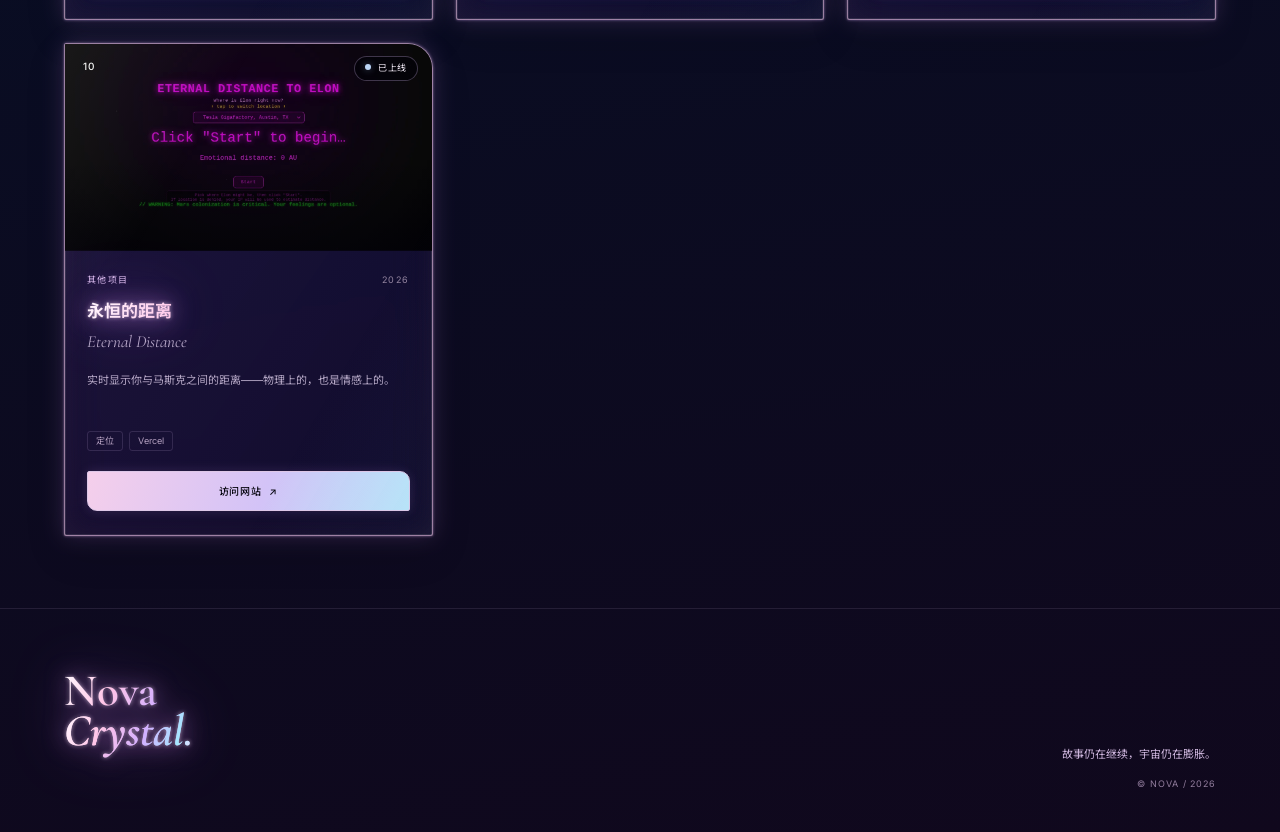
==== commit 4fd841df: "Intensify luminous glass, feather hero artwork and anchor crystal gravity to viewport" ====
--- a/index.html
+++ b/index.html
@@ -11,8 +11,8 @@
 <link rel="preconnect" href="https://fonts.googleapis.com"><link rel="preconnect" href="https://fonts.gstatic.com" crossorigin>
 <link href="https://fonts.googleapis.com/css2?family=Cormorant+Garamond:ital,wght@0,300;0,400;0,500;0,600;0,700;1,300;1,400;1,600&family=Inter:wght@300;400;500;600&family=Noto+Serif+SC:wght@300;400;500;600;700&family=Noto+Sans+SC:wght@300;400;500&display=swap" rel="stylesheet">
 <link rel="preload" href="assets/nova-crystal.jpg" as="image">
-<link rel="stylesheet" href="assets/universe/universe.css"><link rel="stylesheet" href="assets/atelier.css?v=crystal2">
-<script src="assets/i18n.js?v=crystal2"></script><script src="assets/atelier.js?v=crystal2" defer></script>
+<link rel="stylesheet" href="assets/universe/universe.css"><link rel="stylesheet" href="assets/atelier.css?v=crystal3">
+<script src="assets/i18n.js?v=crystal3"></script><script src="assets/atelier.js?v=crystal3" defer></script>
 </head>
 <body class="atelier">
 <canvas class="sky-canopy" id="nova-sky" aria-hidden="true"></canvas>
@@ -75,7 +75,8 @@
 </section>
 
 </main><footer class="atelier-footer content-width"><a class="footer-name" href="#hero">Nova <em>Crystal.</em> <span>✧</span></a><div><p data-i18n="a.footer">故事仍在继续，宇宙仍在膨胀。</p><span>© NOVA / 2026</span></div></footer>
-<script src="data/projects.js"></script><script src="assets/universe/universe.js?v=crystal2"></script>
+<script src="data/projects.js"></script><script src="assets/universe/universe.js?v=crystal3"></script>
 <div class="cosmic-finale" aria-hidden="true"><canvas id="gravity-garden"></canvas><div class="gravity-caption">NOVA CRYSTAL <span>✧</span> EVENT HORIZON</div></div>
-<script src="assets/cosmos.js?v=crystal2" defer></script>
+<canvas id="gravity-horizon" aria-hidden="true"></canvas>
+<script src="assets/cosmos.js?v=crystal3" defer></script>
 </body></html>
--- a/assets/atelier.css
+++ b/assets/atelier.css
@@ -27,3 +27,24 @@
 @media(max-width:760px){.atelier-hero h1{font-size:clamp(80px,19vw,130px)}.feature,.u-card,.duality,#galaxy{backdrop-filter:blur(18px) saturate(130%);-webkit-backdrop-filter:blur(18px) saturate(130%)}.duality .light-world{border-right:0}.cosmic-finale{height:490px}.gravity-caption{font-size:8px;letter-spacing:.22em}.hero-art{opacity:.72}.u-card h3{font-size:19px}.atelier-footer{padding-bottom:20px}}
 @media(prefers-contrast:more){.feature,.u-card,.duality{background:rgba(30,16,48,.94)}.u-desc,.feature-content p{color:#e6d3ee}}
 .atelier-hero{overflow:clip}
+
+/* Crystal atmosphere: viewport-bound gravity, luminous glass, feathered artwork. */
+.sky-canopy{z-index:-3}
+.cosmic-finale{position:fixed;inset:auto 0 0;height:min(60svh,560px);margin:0;z-index:-2;pointer-events:none;background:radial-gradient(ellipse at 50% 110%,#bc69ef26,transparent 70%)}
+.gravity-caption{display:none}
+.atelier-hero h1,.editorial-head h2,.u-h2,.feature h3,.duality h3,.u-card h3,.footer-name,.universe-page .u-title,.archive-quote{filter:drop-shadow(0 0 2px #ffe4ff99) drop-shadow(0 0 11px #d98afc88) drop-shadow(0 0 28px #bf6fea55)}
+.atelier-hero h1 em,.footer-name em,.universe-page .u-title em{filter:none}
+.hero-poem{ text-shadow:0 0 5px #f9d2ff77,0 0 20px #d286ef88}
+.feature,.u-card,.duality,.u-tip,#galaxy{background:linear-gradient(125deg,rgba(85,49,110,.27),rgba(24,18,47,.32));border-color:rgba(255,211,246,.58);backdrop-filter:blur(20px) saturate(155%);-webkit-backdrop-filter:blur(20px) saturate(155%);box-shadow:inset 0 0 1px #fff,inset 0 0 24px #e9b6ff0d,0 0 3px #f2c4ff77,0 0 22px #ca8aee33,0 16px 40px #03010f22}
+.feature:hover,.u-card:hover{background:linear-gradient(125deg,#74478355,#291a4e66);border-color:#ffe2ffbb;box-shadow:inset 0 0 2px #fff9,0 0 8px #efb8ff66,0 0 32px #b576ef55}
+.feature-content,.u-body{background:transparent}
+.light-world{background:radial-gradient(ellipse at 95% 20%,#b766bf22,transparent 75%)}
+.dark-world{background:radial-gradient(ellipse at 90% 100%,#cb466a22,transparent 75%),#1f0d221a}
+.constant-art{background:radial-gradient(ellipse at 68% 28%,#714b7e33,transparent 60%),#0e091a33}
+.u-cover{background:#0a06171a}.u-nav{background:rgba(16,9,31,.46)}
+.hero-art img{-webkit-mask-image:linear-gradient(to right,transparent 0%,#000 25%,#000 82%,transparent 100%),linear-gradient(to bottom,transparent 0%,#000 16%,#000 55%,rgba(0,0,0,.6) 72%,transparent 98%);mask-image:linear-gradient(to right,transparent 0%,#000 25%,#000 82%,transparent 100%),linear-gradient(to bottom,transparent 0%,#000 16%,#000 55%,rgba(0,0,0,.6) 72%,transparent 98%);-webkit-mask-composite:source-in;mask-composite:intersect}
+@media(max-width:760px){.cosmic-finale{height:min(48svh,390px)}.feature,.u-card,.duality,#galaxy{backdrop-filter:blur(16px) saturate(150%);-webkit-backdrop-filter:blur(16px) saturate(150%)}}
+@media(prefers-contrast:more){.feature,.u-card,.duality,.u-tip,#galaxy{background:rgba(30,16,48,.94)}}
+
+#gravity-horizon{position:fixed;bottom:0;left:0;width:100%;height:125px;z-index:4;pointer-events:none;mask-image:linear-gradient(transparent,#000 25%);-webkit-mask-image:linear-gradient(transparent,#000 25%)}
+@media(max-width:760px){#gravity-horizon{height:85px}}
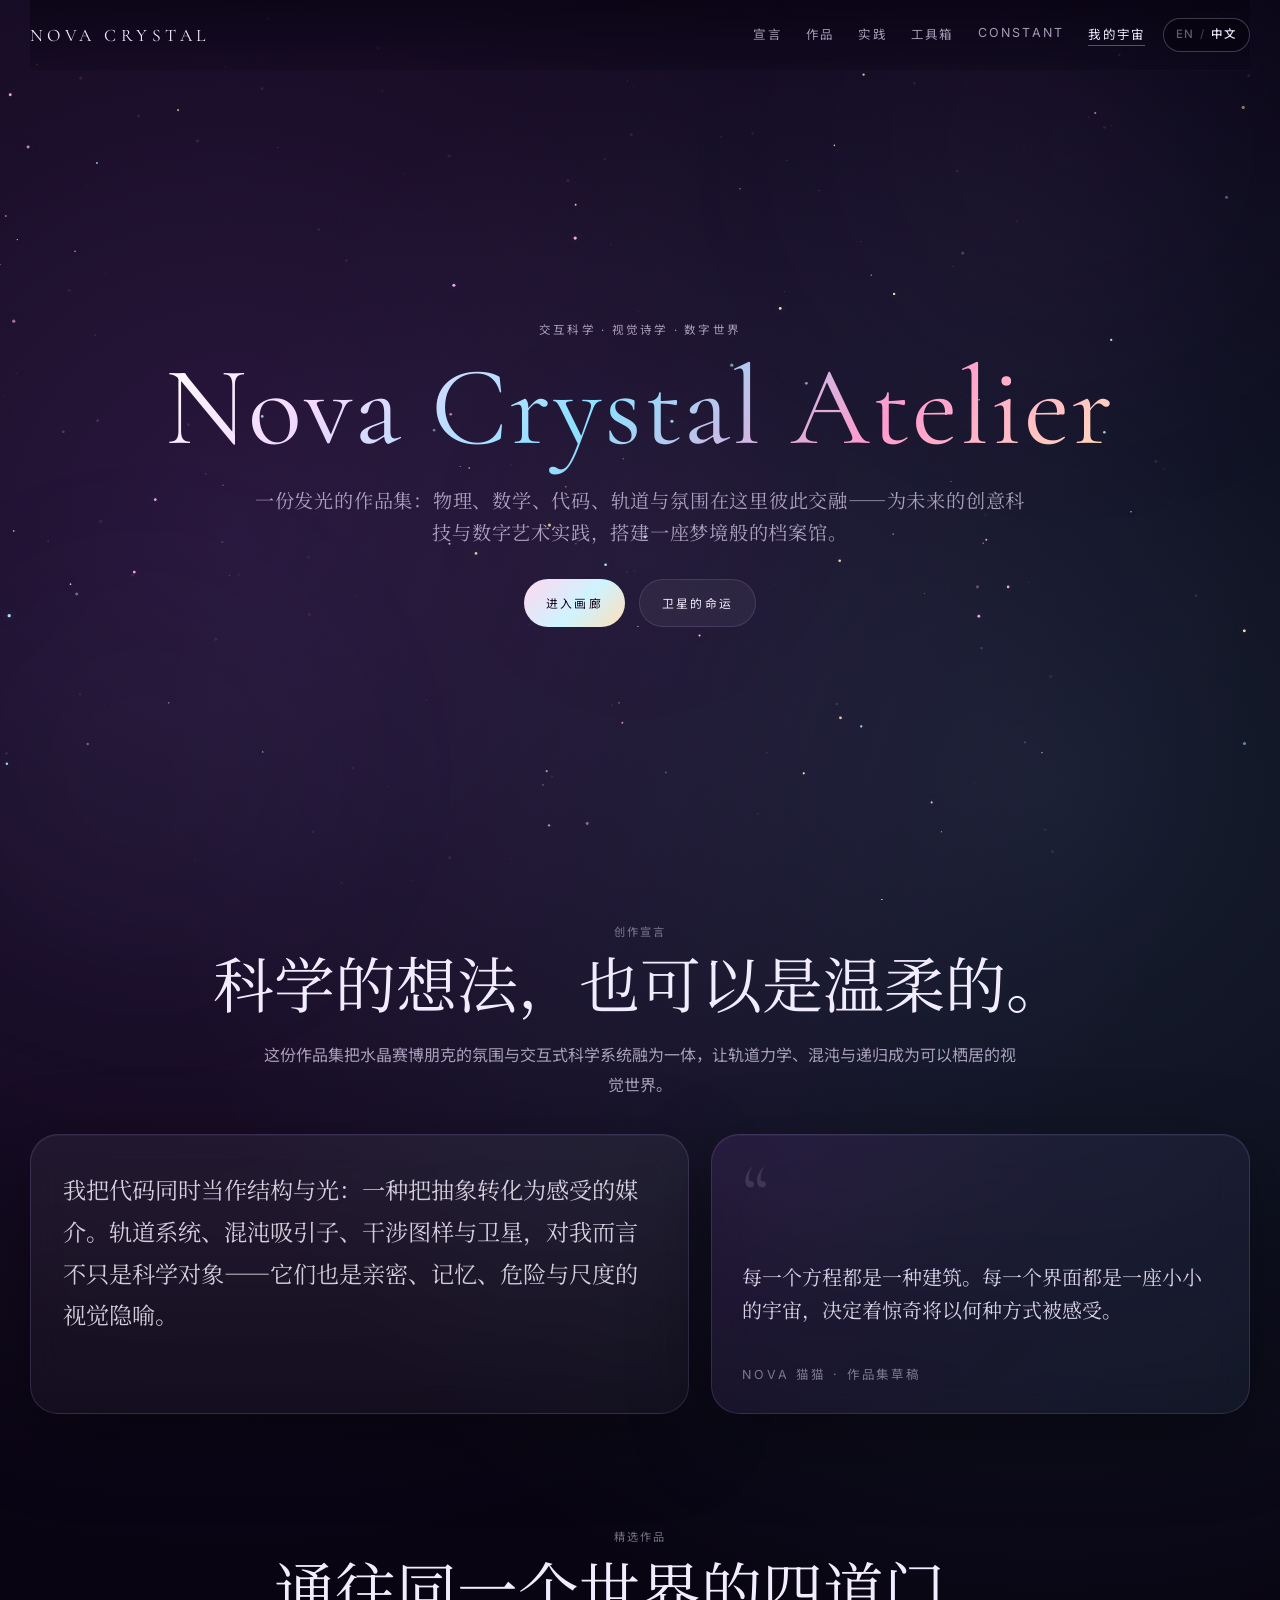
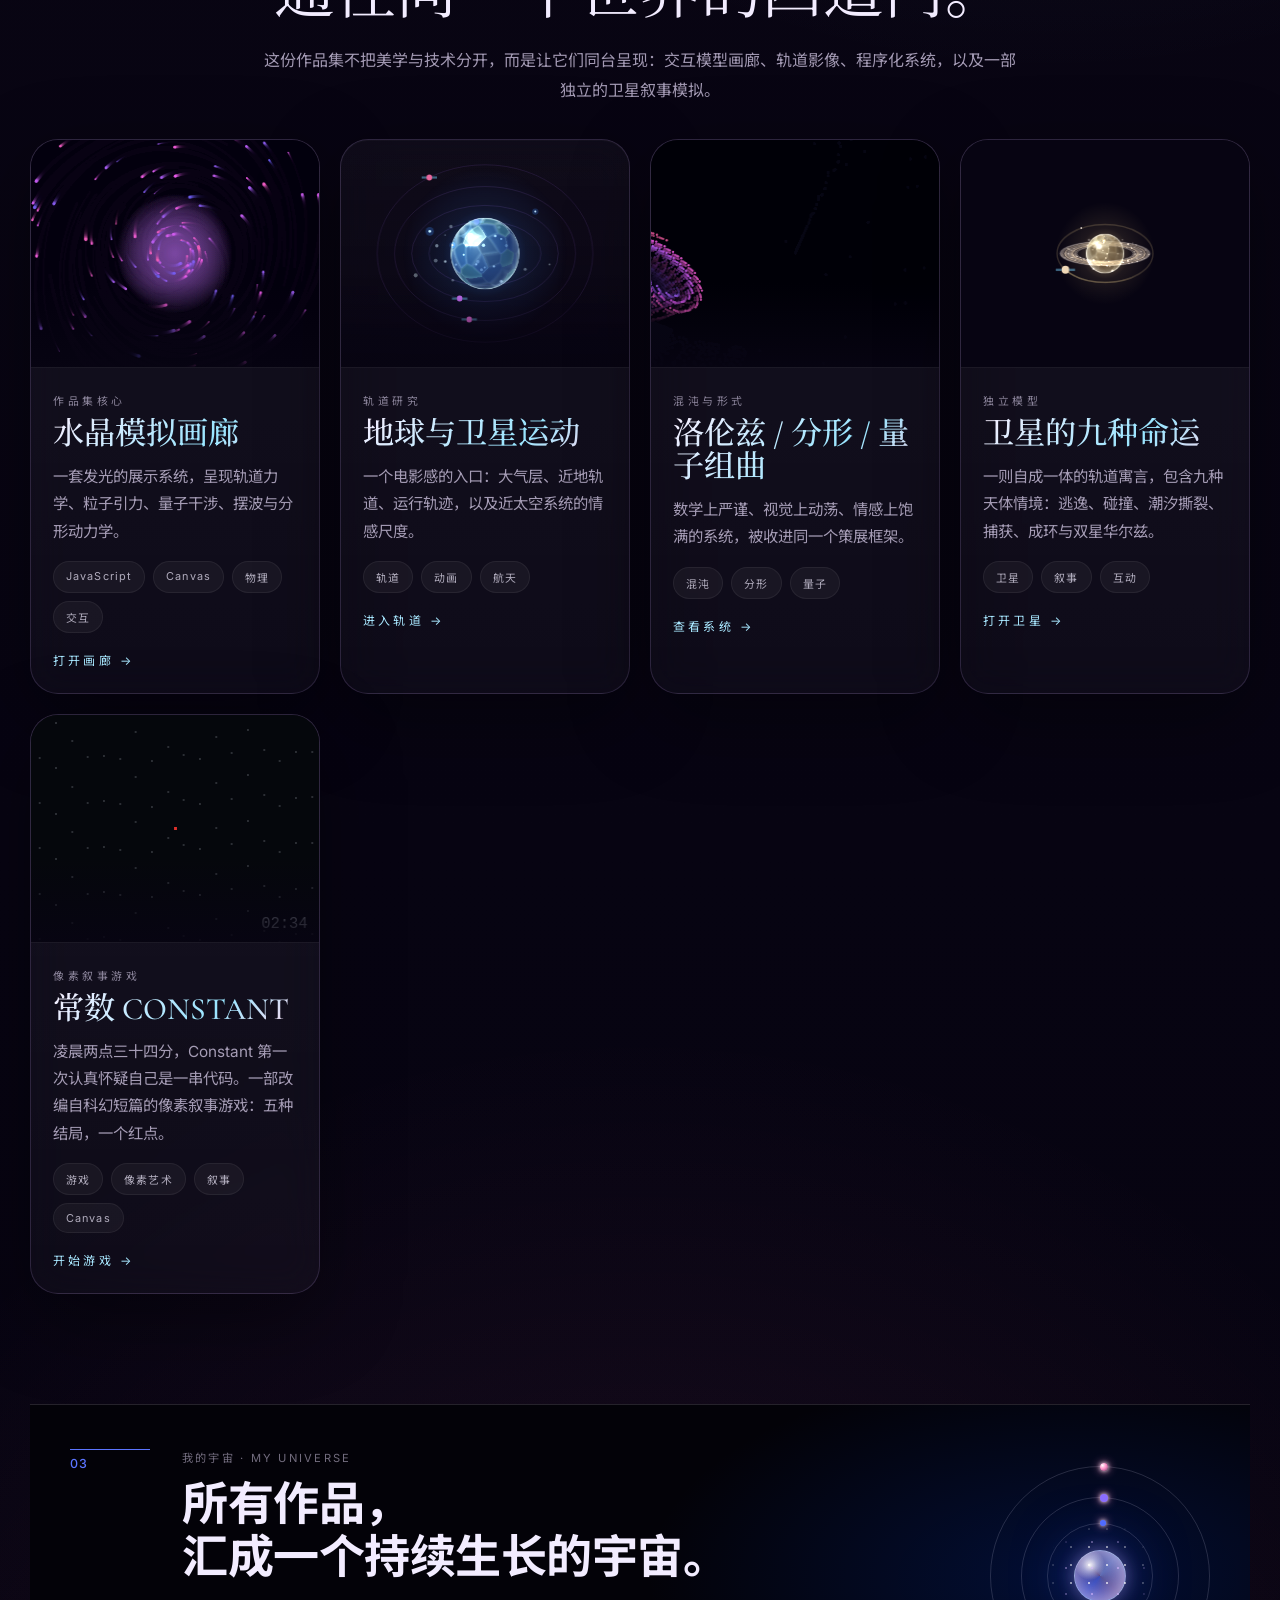
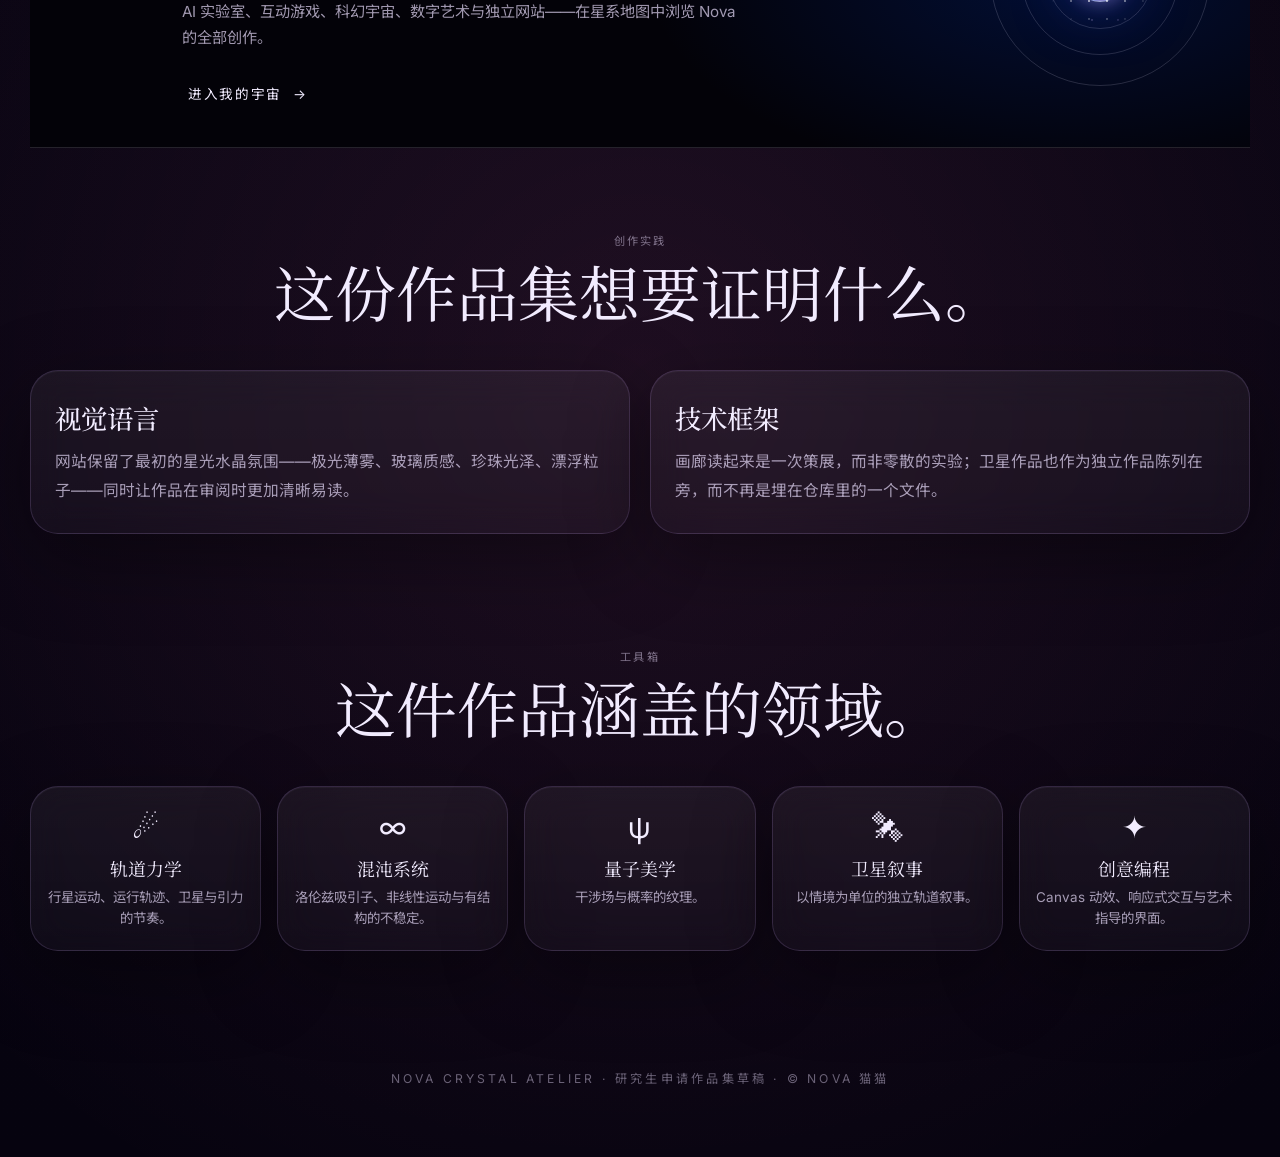
==== commit 587fe36f: "Crystal planets: translucent glowing crystal renderer for all planet models Add assets/crystal-plane" ====
--- a/index.html
+++ b/index.html
@@ -1,82 +1,252 @@
 <!DOCTYPE html>
 <html lang="zh-CN">
 <head>
-<meta charset="UTF-8"><meta name="viewport" content="width=device-width, initial-scale=1, viewport-fit=cover">
-<meta name="theme-color" content="#0a0515">
-<title>Nova Crystal · 猫猫的美学宇宙</title>
-<meta name="description" content="Nova 的私人创作宇宙。水晶、代码、科幻小说与音乐，在深空中独立发光。">
-<meta property="og:title" content="Nova Crystal · 猫猫的美学宇宙">
-<meta property="og:description" content="在宇宙的某个角落，制造自己的光。科幻、交互、音乐与数字艺术。">
-<meta property="og:image" content="https://cyber-muse-nova.github.io/boltzmann-heart/assets/nova-crystal.jpg">
-<link rel="preconnect" href="https://fonts.googleapis.com"><link rel="preconnect" href="https://fonts.gstatic.com" crossorigin>
-<link href="https://fonts.googleapis.com/css2?family=Cormorant+Garamond:ital,wght@0,300;0,400;0,500;0,600;0,700;1,300;1,400;1,600&family=Inter:wght@300;400;500;600&family=Noto+Serif+SC:wght@300;400;500;600;700&family=Noto+Sans+SC:wght@300;400;500&display=swap" rel="stylesheet">
-<link rel="preload" href="assets/nova-crystal.jpg" as="image">
-<link rel="stylesheet" href="assets/universe/universe.css"><link rel="stylesheet" href="assets/atelier.css?v=crystal3">
-<script src="assets/i18n.js?v=crystal3"></script><script src="assets/atelier.js?v=crystal3" defer></script>
+  <script src="assets/i18n.js"></script>
+  <meta charset="UTF-8" />
+  <meta name="viewport" content="width=device-width, initial-scale=1.0" />
+  <title data-i18n="idx.title">Nova Crystal Atelier | Portfolio by Nova 猫猫</title>
+  <meta name="description" content="A luminous portfolio by Nova 猫猫 — interactive science models, orbital systems, chaos, quantum imagery, and digital poetics." />
+  <link rel="preconnect" href="https://fonts.googleapis.com">
+  <link rel="preconnect" href="https://fonts.gstatic.com" crossorigin>
+  <link href="https://fonts.googleapis.com/css2?family=Cormorant+Garamond:wght@300;400;500;600&family=Inter:wght@300;400;500;600&family=Liu+Jian+Mao+Cao&family=Ma+Shan+Zheng&family=Noto+Sans+SC:wght@300;400;500;700&family=Noto+Serif+SC:wght@400;500&display=swap" rel="stylesheet">
+  <style>
+    :root{
+      --bg:#070412;
+      --panel:rgba(255,255,255,.05);
+      --border:rgba(203,166,255,.16);
+      --text:#f2ecff;
+      --muted:rgba(236,224,255,.68);
+      --lav:#c26aff;
+      --cyan:#79d8ff;
+      --rose:#ff78be;
+      --gold:#ffd7ac;
+      --shadow:0 24px 80px rgba(0,0,0,.38);
+      --serif:"Cormorant Garamond", "Liu Jian Mao Cao", "Ma Shan Zheng", Georgia, serif;
+      --sans:"Inter", "Liu Jian Mao Cao", "Noto Sans SC", system-ui, sans-serif;
+      --cjk-italic:"Liu Jian Mao Cao", "Ma Shan Zheng", cursive;
+    }
+    *{box-sizing:border-box}
+    html{scroll-behavior:smooth}
+    body{
+      margin:0;
+      min-height:100vh;
+      color:var(--text);
+      font-family:var(--sans);
+      background:
+        radial-gradient(circle at 18% 12%, rgba(194,106,255,.18), transparent 26%),
+        radial-gradient(circle at 82% 18%, rgba(121,216,255,.12), transparent 24%),
+        radial-gradient(circle at 50% 82%, rgba(255,120,190,.10), transparent 26%),
+        linear-gradient(180deg, #080412 0%, #090513 24%, #070412 56%, #06030f 100%);
+      overflow-x:hidden;
+    }
+    #sky{position:fixed;inset:0;width:100%;height:100%;z-index:0;pointer-events:none}
+    .glow{position:fixed;border-radius:999px;filter:blur(120px);pointer-events:none;z-index:0;opacity:.48}
+    .g1{width:42rem;height:42rem;top:-12rem;right:-8rem;background:radial-gradient(circle, rgba(194,106,255,.18), transparent 68%)}
+    .g2{width:34rem;height:34rem;left:-8rem;bottom:-9rem;background:radial-gradient(circle, rgba(121,216,255,.14), transparent 68%)}
+    .g3{width:22rem;height:22rem;left:50%;top:38%;transform:translateX(-50%);background:radial-gradient(circle, rgba(255,120,190,.10), transparent 70%)}
+    .wrap{position:relative;z-index:1;width:min(1220px, calc(100% - 32px));margin:0 auto}
+    .nav{position:sticky;top:0;z-index:20;display:flex;align-items:center;justify-content:space-between;padding:18px 0;background:linear-gradient(to bottom, rgba(8,4,18,.72), rgba(8,4,18,.18));backdrop-filter:blur(18px);border-bottom:1px solid rgba(255,255,255,.04)}
+    .brand{color:var(--text);text-decoration:none;font-family:var(--serif);font-size:1.1rem;letter-spacing:.28rem;text-transform:uppercase}
+    .nav-links{display:flex;gap:24px;font-size:.78rem;letter-spacing:.18rem;text-transform:uppercase}
+    .nav-links a{color:var(--muted);text-decoration:none}
+    .nav-links a:hover{color:var(--text)}
+    .hero{min-height:92vh;display:grid;place-items:center;padding:48px 0 70px;text-align:center}
+    .eyebrow{color:var(--muted);font-size:.72rem;letter-spacing:.42rem;text-transform:uppercase;margin-bottom:18px}
+    .title{margin:0;font-family:var(--serif);font-size:clamp(3.4rem,11vw,7rem);font-weight:400;line-height:.95;letter-spacing:.12rem}
+    .title span{background:linear-gradient(135deg,#ffffff 0%,#f2d8ff 20%,#8be1ff 46%,#ff9bce 74%,#ffe0ba 100%);-webkit-background-clip:text;background-clip:text;-webkit-text-fill-color:transparent}
+    .subtitle{max-width:780px;margin:22px auto 0;font-family:"Cormorant Garamond","Liu Jian Mao Cao","Ma Shan Zheng",Georgia,serif;font-size:clamp(1.05rem,2.6vw,1.45rem);font-style:italic;line-height:1.7;color:var(--muted)}
+    .hero-cta{margin-top:30px;display:flex;gap:14px;justify-content:center;flex-wrap:wrap}
+    .btn{display:inline-flex;align-items:center;justify-content:center;min-height:48px;padding:0 22px;border-radius:999px;text-decoration:none;font-size:.74rem;letter-spacing:.13rem;text-transform:uppercase;transition:transform .25s ease}
+    .btn:hover{transform:translateY(-2px)}
+    .btn-primary{color:#18051d;background:linear-gradient(135deg,#ffd8ef,#cff3ff 55%,#ffe0b8)}
+    .btn-secondary{color:var(--text);background:rgba(255,255,255,.05);border:1px solid var(--border)}
+    section{padding:24px 0 90px}
+    .section-head{text-align:center;margin-bottom:34px}
+    .kicker{color:rgba(236,224,255,.48);font-size:.70rem;letter-spacing:.34rem;text-transform:uppercase;margin-bottom:12px}
+    .section-title{font-family:var(--serif);font-size:clamp(2.2rem,5vw,3.8rem);font-weight:400;margin:0;line-height:1.04}
+    .section-copy{max-width:760px;margin:14px auto 0;color:var(--muted);font-size:1rem;line-height:1.85}
+    .glass{background:linear-gradient(180deg, rgba(255,255,255,.055), rgba(255,255,255,.03));border:1px solid var(--border);border-radius:28px;box-shadow:var(--shadow), inset 0 1px 0 rgba(255,255,255,.04);backdrop-filter:blur(18px)}
+    .statement{display:grid;grid-template-columns:1.1fr .9fr;gap:22px}
+    .statement-copy{padding:34px 32px;font-family:var(--serif);font-size:clamp(1.1rem,2.4vw,1.45rem);line-height:1.8;color:rgba(248,242,255,.84)}
+    .quote-block{padding:30px;display:flex;flex-direction:column;justify-content:space-between;min-height:280px;background:linear-gradient(135deg, rgba(194,106,255,.10), rgba(121,216,255,.06))}
+    .quote-mark{font-family:var(--serif);font-size:5rem;line-height:.7;color:rgba(255,255,255,.12)}
+    .quote-text{font-family:"Cormorant Garamond","Liu Jian Mao Cao","Ma Shan Zheng",Georgia,serif;font-size:1.25rem;line-height:1.65;color:rgba(244,237,255,.88);font-style:italic}
+    .quote-credit{color:rgba(236,224,255,.48);font-size:.78rem;letter-spacing:.18rem;text-transform:uppercase}
+    .works-grid{display:grid;grid-template-columns:repeat(auto-fit, minmax(260px, 1fr));gap:20px}
+    .work-card{position:relative;overflow:hidden;min-height:430px;text-decoration:none;color:inherit;transition:transform .32s ease,border-color .32s ease,box-shadow .32s ease}
+    .work-card:hover{transform:translateY(-6px);border-color:rgba(203,166,255,.34);box-shadow:0 34px 80px rgba(0,0,0,.34),0 0 40px rgba(194,106,255,.12)}
+    .work-preview{height:228px;position:relative;background:linear-gradient(180deg, rgba(8,4,18,.4), rgba(8,4,18,.78));border-bottom:1px solid rgba(255,255,255,.06)}
+    .work-preview canvas{width:100%;height:100%;display:block}
+    .work-preview::after{content:"";position:absolute;left:0;right:0;bottom:0;height:84px;background:linear-gradient(180deg, rgba(7,4,18,0), rgba(7,4,18,.9));pointer-events:none}
+    .work-body{padding:24px 22px 24px}
+    .work-tag{color:rgba(236,224,255,.56);font-size:.68rem;letter-spacing:.22rem;text-transform:uppercase;margin-bottom:10px}
+    .work-title{margin:0;font-family:var(--serif);font-size:1.95rem;font-weight:500;line-height:1.05;background:linear-gradient(135deg,#f7efff,#98e5ff 65%,#ffd8ef);-webkit-background-clip:text;background-clip:text;-webkit-text-fill-color:transparent}
+    .work-copy{margin:12px 0 16px;color:var(--muted);line-height:1.78;font-size:.96rem}
+    .pill-row{display:flex;flex-wrap:wrap;gap:8px}
+    .pill{padding:7px 12px;border-radius:999px;background:rgba(255,255,255,.045);border:1px solid rgba(255,255,255,.06);color:rgba(242,236,255,.70);font-size:.68rem;letter-spacing:.07rem}
+    .enter{margin-top:18px;display:inline-flex;align-items:center;gap:9px;font-size:.75rem;letter-spacing:.20rem;text-transform:uppercase;color:#a8e7ff}
+    .grid-2{display:grid;grid-template-columns:1fr 1fr;gap:20px}
+    .panel{padding:28px 24px}.panel h3{margin:0 0 10px;font-family:var(--serif);font-size:1.65rem;font-weight:500}.panel p{margin:0;color:var(--muted);line-height:1.85;font-size:.98rem}
+    .skill-grid{display:grid;grid-template-columns:repeat(5,1fr);gap:16px;margin-top:20px}
+    .skill{padding:22px 16px;text-align:center;min-height:142px}.skill-icon{font-size:1.9rem;margin-bottom:10px;display:block}.skill-title{font-family:var(--serif);font-size:1.12rem;margin-bottom:6px}.skill-copy{color:var(--muted);font-size:.84rem;line-height:1.55}
+    .footer{padding:28px 0 70px;text-align:center;color:rgba(236,224,255,.42);font-size:.76rem;letter-spacing:.20rem;text-transform:uppercase}
+    .reveal{opacity:0;transform:translateY(24px);transition:opacity .9s ease,transform .9s ease}.reveal.is-visible{opacity:1;transform:translateY(0)}
+    @media (max-width:980px){.statement,.grid-2{grid-template-columns:1fr}.skill-grid{grid-template-columns:repeat(2,1fr)}}
+    @media (max-width:640px){.wrap{width:min(1200px,calc(100% - 22px))}.nav-links{display:none}.hero{min-height:auto;padding:40px 0 52px}.skill-grid{grid-template-columns:1fr}}
+
+    /* ---- 我的宇宙 teaser ---- */
+    .nav-links a.nav-universe{color:var(--text);border-bottom:1px solid #2a4dff;padding-bottom:2px}
+    .universe-teaser{padding:20px 0 60px}
+    .ut{position:relative;display:grid;grid-template-columns:80px 1fr 260px;gap:32px;align-items:center;padding:44px 40px;text-decoration:none;color:var(--text);background:#030208;border-top:1px solid rgba(236,228,255,.14);border-bottom:1px solid rgba(236,228,255,.14);overflow:hidden;transition:background .4s ease}
+    .ut::before{content:"";position:absolute;inset:0;background:radial-gradient(600px 300px at 85% 50%,rgba(0,47,167,.35),transparent 70%);opacity:.8;transition:opacity .4s}
+    .ut:hover::before{opacity:1}
+    .ut>*{position:relative}
+    .ut-index{align-self:start;font:500 .78rem/1 var(--sans);letter-spacing:.1em;color:#5b74ff;border-top:1px solid #5b74ff;padding-top:8px}
+    .ut .kicker{text-align:left}
+    .ut-title{margin:0;font-family:"Inter","Noto Sans SC",sans-serif;font-weight:700;font-size:clamp(1.7rem,3.6vw,2.9rem);line-height:1.15;letter-spacing:-.01em}
+    .ut-copy{margin:16px 0 0;color:var(--muted);max-width:560px;font-family:"Inter","Noto Sans SC",sans-serif;font-size:.95rem;line-height:1.7}
+    .ut-orbit{grid-row:1/3;grid-column:3;position:relative;width:220px;height:220px;justify-self:end}
+    .ut-orbit i{position:absolute;inset:38%;border-radius:50%;background:radial-gradient(circle at 30% 28%,rgba(255,255,255,.95),rgba(214,224,255,.55) 14%,transparent 30%),conic-gradient(from 40deg,rgba(159,178,255,.55),rgba(214,184,255,.35),rgba(77,109,255,.6),rgba(255,143,200,.3),rgba(159,178,255,.55)),radial-gradient(circle at 50% 50%,rgba(0,47,167,.35),rgba(0,47,167,.75));border:1px solid rgba(220,228,255,.55);box-shadow:0 0 60px rgba(42,77,255,.5),0 0 18px rgba(214,184,255,.45),inset 0 0 18px rgba(255,255,255,.45),inset -8px -10px 22px rgba(255,143,200,.25);backdrop-filter:blur(2px)}.ut-orbit i::after{content:"";position:absolute;inset:-60%;border-radius:50%;background:radial-gradient(circle,rgba(255,255,255,.9) 0 1px,transparent 1.5px) 0 0/18px 18px,radial-gradient(circle,rgba(214,184,255,.8) 0 1px,transparent 1.5px) 9px 9px/26px 26px;-webkit-mask:radial-gradient(circle,#000 30%,transparent 70%);mask:radial-gradient(circle,#000 30%,transparent 70%);animation:utspin 40s linear infinite;opacity:.7}
+    .ut-orbit b{position:absolute;inset:0;border:1px solid rgba(236,228,255,.16);border-radius:50%;animation:utspin 24s linear infinite}
+    .ut-orbit b:nth-child(3){inset:14%;animation-duration:16s;animation-direction:reverse}
+    .ut-orbit b:nth-child(4){inset:26%;animation-duration:10s}
+    .ut-orbit b::after{content:"";position:absolute;top:-4px;left:50%;width:8px;height:8px;border-radius:50%;background:radial-gradient(circle at 32% 30%,#fff,#ff8fc8 45%,rgba(255,143,200,.4));box-shadow:0 0 10px currentColor,0 0 4px #fff;color:#ff8fc8}
+    .ut-orbit b:nth-child(3)::after{background:#8a6dff}.ut-orbit b:nth-child(4)::after{background:#4f6bff;width:6px;height:6px}
+    @keyframes utspin{to{transform:rotate(360deg)}}
+    .ut-cta{grid-column:2;font-family:"Inter","Noto Sans SC",sans-serif;font-size:.85rem;letter-spacing:.12em}
+    .ut-cta span{display:inline-block;margin-left:6px;transition:transform .3s}
+    .ut:hover .ut-cta span{transform:translateX(6px)}
+    @media (max-width:760px){.ut{grid-template-columns:1fr;padding:32px 22px;gap:18px}.ut-orbit{grid-row:auto;grid-column:1;width:150px;height:150px;justify-self:start;order:-1}.ut-cta{grid-column:1}.ut-index{display:none}}
+    @media (prefers-reduced-motion:reduce){.ut-orbit b{animation:none}}
+    html[data-lang="zh"]{--serif:"Cormorant Garamond","Noto Serif SC",Georgia,serif;--sans:"Inter","Noto Sans SC",system-ui,sans-serif}
+    html[data-lang="zh"] .nav-links,html[data-lang="zh"] .btn,html[data-lang="zh"] .kicker,html[data-lang="zh"] .eyebrow{letter-spacing:.14rem}
+    html[data-lang="zh"] .section-title{line-height:1.25}
+    html[data-lang="zh"] .subtitle{font-family:"Noto Serif SC",Georgia,serif;font-style:normal;font-size:clamp(.98rem,2.2vw,1.2rem);letter-spacing:.04em}
+    html[data-lang="zh"] .quote-text,html[data-lang="zh"] .statement-copy{font-family:"Noto Serif SC",Georgia,serif;font-style:normal}
+    .nav-universe,.lang-toggle{white-space:nowrap}
+    @media (max-width:640px){.brand{font-size:.92rem;letter-spacing:.16rem;white-space:nowrap}.nav-links a.nav-universe{font-size:.68rem;letter-spacing:.08rem}}
+    @media (max-width:640px){.nav-links{display:flex!important;gap:0}.nav-links a{display:none}.nav-links a.nav-universe{display:inline;letter-spacing:.12rem}}
+  </style>
 </head>
-<body class="atelier">
-<canvas class="sky-canopy" id="nova-sky" aria-hidden="true"></canvas>
-<a class="skip-link" href="#works" data-i18n="a.skip">跳至作品</a>
-<div class="u-noise" aria-hidden="true"></div>
-<nav class="u-nav" aria-label="主导航">
-<a class="u-brand" href="index.html"><span class="brand-star">✧</span> NOVA <i>CRYSTAL</i></a>
-<div class="nav-tools" data-lang-toggle><div class="u-nav-links"><a href="#works" data-i18n="a.works">精选作品</a><a href="#aesthetic" data-i18n="a.aesthetic">美学宇宙</a><a href="#archive" data-i18n="a.archive">创作档案</a></div></div>
-</nav>
-<main>
-<header class="atelier-hero" id="hero">
-<div class="hero-text">
-<p class="edition">NOVA'S PERSONAL UNIVERSE <span>001 / ∞</span></p>
-<p class="small-sign" data-i18n="a.signature">科幻作者 / 数字造梦者</p>
-<h1>Nova<br><em>Crystal.</em></h1>
-<p class="hero-poem" data-i18n="a.poem">在宇宙的某个角落，<br>制造自己的光。</p>
-<p class="hero-description" data-i18n="a.description">把无法安放的想象，写成故事、音乐与可以走进去的世界。</p>
-<div class="hero-actions"><a class="pearl-button" href="#works"><span data-i18n="a.explore">探索我的创作</span><span>↗</span></a><a class="text-link" href="#map" data-i18n="a.map">沿着星轨漫游 ↓</a></div>
-</div>
-<div class="hero-art">
-<div class="art-orbit orbit-a" aria-hidden="true"></div><div class="art-orbit orbit-b" aria-hidden="true"></div>
-<img src="assets/nova-crystal.jpg" width="784" height="1168" fetchpriority="high" alt="Crystal Garden：折射粉紫与冰蓝光的水晶玫瑰，倒映在深色水面上，背后是一顶水晶冠冕。">
-<span class="art-coordinate">NC—01 / CRYSTAL GARDEN</span><span class="art-note">a small piece of eternity</span>
-<div class="pearl pearl-one" aria-hidden="true"></div><div class="pearl pearl-two" aria-hidden="true"></div>
-</div>
-<div class="hero-bottom"><span>FICTION · CODE · MUSIC · ART</span><span data-i18n="a.bottom">无限想象 / 独立发光</span><a href="#works" aria-label="向下浏览">↓</a></div>
-</header>
-<section class="selected content-width" id="works" aria-labelledby="selected-title">
-<div class="editorial-head"><div><p class="eyeline">01 / SELECTED WORLDS</p><h2 id="selected-title" data-i18n="a.selected">从这里，进入我的世界。</h2></div><a class="text-link" href="#archive" data-i18n="a.all">全部创作 ↗</a></div>
-<div class="selected-grid">
-<a class="feature feature-constant" href="constant/index.html"><div class="constant-art" aria-hidden="true"><div class="pixel-window"><div class="pixel-moon"></div><div class="pixel-star"></div></div><span class="digital-time">02:34<span class="red-dot">●</span></span><div class="pixel-floor"></div><span class="code-whisper">&gt; am_i_real?</span></div><div class="feature-content"><span class="feature-no">01 / FICTION + INTERACTION</span><h3>Constant <em>常数</em></h3><p data-i18n="a.constant">凌晨两点三十四分，他第一次认真怀疑自己是一串代码。</p><span class="feature-enter" data-i18n="a.play">进入故事 ↗</span></div></a>
-<a class="feature feature-music" href="https://cyber-muse-nova.github.io/Of-Course-I-Still-Love-You/" target="_blank" rel="noopener"><div class="music-art" aria-hidden="true"><div class="record"><i></i></div><div class="music-orbit"></div><span class="music-word">Of Course<br><em>I Still Love You.</em></span></div><div class="feature-content"><span class="feature-no">02 / MUSIC + VISUAL POETRY</span><h3 data-i18n="a.abyss">深渊里的回声</h3><p data-i18n="a.music">原创音乐、星球与影像，收容那些浓度过高的情绪。</p><span class="feature-enter" data-i18n="a.listen">走进音乐宇宙 ↗</span></div></a>
-<a class="feature feature-science" href="gallery.html"><div class="science-art" aria-hidden="true"><i></i><i></i><i></i><b></b><span>F = G m₁m₂ / r²</span></div><div class="feature-content"><span class="feature-no">03 / SCIENCE + CREATIVE CODE</span><h3 data-i18n="a.gallery">让方程生长成星系</h3><p data-i18n="a.science">轨道、混沌与量子干涉。触碰一个念头，观察整个世界的回应。</p><span class="feature-enter" data-i18n="a.enterGallery">进入交互画廊 ↗</span></div></a>
-</div>
-</section>
-<section class="aesthetic content-width" id="aesthetic" aria-labelledby="aesthetic-title"><div class="editorial-head"><div><p class="eyeline">02 / AESTHETIC UNIVERSE</p><h2 id="aesthetic-title" data-i18n="a.two">同一颗心脏，两种引力。</h2></div><p class="head-aside" data-i18n="a.twointro">一个向外绽放，一个向内坍缩。<br>我的创作，在明暗之间生长。</p></div>
-<div class="duality"><article class="light-world"><span class="world-symbol" aria-hidden="true">✧</span><p class="eyeline">I / NOVA CRYSTAL</p><h3 data-i18n="a.crystal">星晶美学</h3><p data-i18n="a.crystaldesc">光穿透水晶。珍珠连接数据。玫瑰在零重力中绽放。</p><span class="world-motto" data-i18n="a.iam">「我是美的。」</span><div class="material-list">CRYSTAL / PEARL / LIQUID LIGHT</div></article><article class="dark-world"><span class="world-symbol" aria-hidden="true">✦</span><p class="eyeline">II / COLLAPSE PROTOCOL</p><h3 data-i18n="a.collapse">坍缩协议</h3><p data-i18n="a.collapsedesc">光从裂缝渗出。帝国在燃烧。而毁灭依然有自己的秩序。</p><span class="world-motto" data-i18n="a.yours">「我是你的。」</span><div class="material-list">FRACTURE / GRAVITY / EMBER</div></article></div>
-</section>
-<div class="archive-intro content-width"><p class="eyeline">03 / CONSTELLATION OF WORKS</p><p class="archive-quote" data-i18n="a.constellation">每一个作品，都是我留在宇宙里的一颗星。</p><dl class="u-stats" id="stats"></dl></div>
-<section class="u-section" id="map" aria-labelledby="map-title">
-  <div class="u-grid u-head">
-    <div class="u-index">04</div>
-    <div><p class="u-label">Galaxy Map</p><h2 class="u-h2" id="map-title" data-i18n="u.map.title">Galaxy Map</h2></div>
-    <p class="u-hint" data-i18n="u.map.hint">Each orbit is a category. Hover or tap a planet to see its name; click again to jump to the project.</p>
+<body>
+  <canvas id="sky" aria-hidden="true"></canvas>
+  <div class="glow g1" aria-hidden="true"></div>
+  <div class="glow g2" aria-hidden="true"></div>
+  <div class="glow g3" aria-hidden="true"></div>
+  <div class="wrap">
+    <nav class="nav">
+      <a class="brand" href="#hero">Nova Crystal</a>
+      <div class="nav-tools" data-lang-toggle>
+      <div class="nav-links">
+        <a href="#statement" data-i18n="nav.statement">Statement</a>
+        <a href="#works" data-i18n="nav.works">Works</a>
+        <a href="#practice" data-i18n="nav.practice">Practice</a>
+        <a href="#toolkit" data-i18n="nav.toolkit">Toolkit</a>
+        <a href="constant/index.html">Constant</a>
+        <a href="universe.html" class="nav-universe" data-i18n="nav.universe">My Universe</a>
+      </div>
+      </div>
+    </nav>
+    <header class="hero" id="hero">
+      <div>
+        <div data-i18n="hero.eyebrow" class="eyebrow">Interactive Science · Visual Poetics · Digital Worlds</div>
+        <h1 class="title"><span>Nova Crystal Atelier</span></h1>
+        <p data-i18n="hero.subtitle" class="subtitle">A luminous portfolio where physics, mathematics, code, orbit, and atmosphere dissolve into one another — built as a dreamlike archive for future creative technology and digital art practice.</p>
+        <div class="hero-cta">
+          <a data-i18n="hero.gallery" class="btn btn-primary" href="gallery.html">Enter the Gallery</a>
+          <a data-i18n="hero.sat" class="btn btn-secondary" href="satellite.html">Open Satellite Fate</a>
+        </div>
+      </div>
+    </header>
+
+    <section id="statement">
+      <div class="section-head reveal">
+        <div class="kicker" data-i18n="st.kicker">Artist Statement</div>
+        <h2 data-i18n="st.title" class="section-title">Scientific ideas can be tender.</h2>
+        <p data-i18n="st.copy" class="section-copy">This portfolio merges crystal-cyberpunk atmosphere with interactive scientific systems, turning orbital mechanics, chaos, and recursion into inhabitable visual worlds.</p>
+      </div>
+      <div class="statement">
+        <div data-i18n="st.body" class="glass statement-copy reveal">I approach code as both structure and light: a medium for turning abstraction into sensation. Orbital systems, chaos attractors, interference patterns, and satellites are not only scientific objects to me — they are visual metaphors for intimacy, memory, danger, and scale.</div>
+        <div class="glass quote-block reveal"><div class="quote-mark">“</div><div data-i18n="st.quote" class="quote-text">Every equation is a kind of architecture. Every interface is a small universe deciding how wonder will be felt.</div><div data-i18n="st.credit" class="quote-credit">Nova 猫猫 · Portfolio Draft</div></div>
+      </div>
+    </section>
+
+    <section id="works">
+      <div class="section-head reveal">
+        <div class="kicker" data-i18n="works.kicker">Featured Works</div>
+        <h2 data-i18n="works.title" class="section-title">Four portals into the same world.</h2>
+        <p data-i18n="works.copy" class="section-copy">Instead of separating aesthetics from technical work, this portfolio stages them together: a gallery of interactive models, orbital imagery, procedural systems, and a standalone satellite narrative simulation.</p>
+      </div>
+      <div class="works-grid">
+        <a class="glass work-card reveal" href="gallery.html">
+          <div class="work-preview"><canvas id="preview-main"></canvas></div>
+          <div class="work-body"><div data-i18n="w1.tag" class="work-tag">Portfolio Core</div><h3 data-i18n="w1.title" class="work-title">Crystalline Simulation Gallery</h3><p data-i18n="w1.copy" class="work-copy">A luminous display system for orbit mechanics, particle gravity, quantum interference, pendulum waves, and fractal dynamics.</p><div class="pill-row"><span class="pill">JavaScript</span><span class="pill">Canvas</span><span data-i18n="pill.physics" class="pill">Physics</span><span data-i18n="pill.interactive" class="pill">Interactive</span></div><div data-i18n="w1.enter" class="enter">Open gallery →</div></div>
+        </a>
+        <a class="glass work-card reveal" href="gallery.html?model=earth">
+          <div class="work-preview"><canvas id="preview-earth"></canvas></div>
+          <div class="work-body"><div data-i18n="w2.tag" class="work-tag">Orbital Studies</div><h3 data-i18n="w2.title" class="work-title">Earth & Satellite Motion</h3><p data-i18n="w2.copy" class="work-copy">A cinematic entry point for atmosphere, low-earth orbit, trajectories, and the emotional scale of near-space systems.</p><div class="pill-row"><span data-i18n="pill.orbit" class="pill">Orbit</span><span data-i18n="pill.animation" class="pill">Animation</span><span data-i18n="pill.aerospace" class="pill">Aerospace</span></div><div data-i18n="w2.enter" class="enter">Enter orbit →</div></div>
+        </a>
+        <a class="glass work-card reveal" href="gallery.html?model=lorenz">
+          <div class="work-preview"><canvas id="preview-chaos"></canvas></div>
+          <div class="work-body"><div data-i18n="w3.tag" class="work-tag">Chaos & Form</div><h3 data-i18n="w3.title" class="work-title">Lorenz / Fractal / Quantum Suite</h3><p data-i18n="w3.copy" class="work-copy">Mathematically rigorous, visually volatile, and emotionally charged systems gathered inside one curated frame.</p><div class="pill-row"><span data-i18n="pill.chaos" class="pill">Chaos</span><span data-i18n="pill.fractals" class="pill">Fractals</span><span data-i18n="pill.quantum" class="pill">Quantum</span></div><div data-i18n="w3.enter" class="enter">View systems →</div></div>
+        </a>
+        <a class="glass work-card reveal" href="satellite.html">
+          <div class="work-preview"><canvas id="preview-satellite"></canvas></div>
+          <div class="work-body"><div data-i18n="w4.tag" class="work-tag">Standalone Model</div><h3 data-i18n="w4.title" class="work-title">Nine Ways a Satellite Meets Its Fate</h3><p data-i18n="w4.copy" class="work-copy">A self-contained orbital fable with nine celestial scenarios: escape, collision, tidal destruction, capture, rings, and the binary waltz.</p><div class="pill-row"><span data-i18n="pill.satellite" class="pill">Satellite</span><span data-i18n="pill.narrative" class="pill">Narrative</span><span data-i18n="pill.interaction" class="pill">Interaction</span></div><div data-i18n="w4.enter" class="enter">Open satellite →</div></div>
+        </a>
+        <a class="glass work-card reveal" href="constant/index.html">
+          <div class="work-preview"><canvas id="preview-constant"></canvas></div>
+          <div class="work-body"><div data-i18n="w5.tag" class="work-tag">Pixel Narrative Game</div><h3 class="work-title">常数 CONSTANT</h3><p class="work-copy" data-i18n="w5.copy">2:34 a.m. — for the first time, Constant seriously suspects it is a string of code. A pixel-art narrative game adapted from a short sci-fi story: five endings, one red dot.</p><div class="pill-row"><span data-i18n="pill.game" class="pill">Game</span><span data-i18n="pill.pixel" class="pill">Pixel Art</span><span data-i18n="pill.narrative" class="pill">Narrative</span><span class="pill">Canvas</span></div><div data-i18n="w5.enter" class="enter">Play now →</div></div>
+        </a>
+      </div>
+    </section>
+
+
+    <section id="universe" class="universe-teaser">
+      <a class="ut reveal" href="universe.html" aria-label="Enter My Universe" data-i18n-aria="ut.aria">
+        <div class="ut-index">03</div>
+        <div class="ut-main">
+          <div class="kicker" data-i18n="ut.kicker">My Universe</div>
+          <h2 class="ut-title" data-i18n="ut.title">Every work,<br>one ever-growing universe.</h2>
+          <p class="ut-copy" data-i18n="ut.copy">AI lab, interactive games, sci-fi worlds, digital art and independent sites — explore everything Nova has made on a galaxy map.</p>
+        </div>
+        <div class="ut-orbit" aria-hidden="true"><i></i><b></b><b></b><b></b></div>
+        <div class="ut-cta"><span class="ut-cta-t" data-i18n="ut.cta">Enter My Universe</span> <span>→</span></div>
+      </a>
+    </section>
+
+    <section id="practice">
+      <div class="section-head reveal"><div class="kicker" data-i18n="pr.kicker">Practice</div><h2 data-i18n="pr.title" class="section-title">What this portfolio is trying to prove.</h2></div>
+      <div class="grid-2">
+        <div class="glass panel reveal"><h3 data-i18n="pr.h1">Visual language</h3><p data-i18n="pr.p1">The site preserves the original star-crystal mood — aurora haze, glass surfaces, nacre highlights, drifting particles — while making the work feel more legible for portfolio review.</p></div>
+        <div class="glass panel reveal"><h3 data-i18n="pr.h2">Technical framing</h3><p data-i18n="pr.p2">The gallery reads as curation rather than a loose experiment, and the Satellite piece now sits beside it as a dedicated standalone work instead of a buried file in the repo.</p></div>
+      </div>
+    </section>
+
+    <section id="toolkit">
+      <div class="section-head reveal"><div class="kicker" data-i18n="tk.kicker">Toolkit</div><h2 data-i18n="tk.title" class="section-title">Domains carried by this build.</h2></div>
+      <div class="skill-grid">
+        <div class="glass skill reveal"><span class="skill-icon">☄</span><div data-i18n="tk.t1" class="skill-title">Orbital Mechanics</div><div data-i18n="tk.c1" class="skill-copy">Planetary motion, trajectories, satellites, and gravitational rhythm.</div></div>
+        <div class="glass skill reveal"><span class="skill-icon">∞</span><div data-i18n="tk.t2" class="skill-title">Chaos Systems</div><div data-i18n="tk.c2" class="skill-copy">Lorenz attractors, nonlinear motion, and structured instability.</div></div>
+        <div class="glass skill reveal"><span class="skill-icon">ψ</span><div data-i18n="tk.t3" class="skill-title">Quantum Aesthetics</div><div data-i18n="tk.c3" class="skill-copy">Interference fields and probability textures.</div></div>
+        <div class="glass skill reveal"><span class="skill-icon">🛰</span><div data-i18n="tk.t4" class="skill-title">Satellite Narratives</div><div data-i18n="tk.c4" class="skill-copy">Standalone scenario-based orbital storytelling.</div></div>
+        <div class="glass skill reveal"><span class="skill-icon">✦</span><div data-i18n="tk.t5" class="skill-title">Creative Coding</div><div data-i18n="tk.c5" class="skill-copy">Canvas motion, responsive interaction, and art-directed interfaces.</div></div>
+      </div>
+    </section>
+
+    <footer data-i18n="idx.footer" class="footer">Nova Crystal Atelier · portfolio draft for graduate applications · © Nova 猫猫</footer>
   </div>
-  <div class="u-map-wrap">
-    <canvas id="galaxy" aria-label="Project galaxy map — all projects are also listed in the archive below" data-i18n-aria="u.map.aria" role="img"></canvas>
-    <div class="u-tip" id="tip" hidden></div>
-    <ol class="u-legend" id="legend"></ol>
-  </div>
-</section>
-
-<section class="u-section" id="archive" aria-labelledby="archive-title">
-  <div class="u-grid u-head">
-    <div class="u-index">05</div>
-    <div><p class="u-label">Archive</p><h2 class="u-h2" id="archive-title" data-i18n="u.arc.title">Archive</h2></div>
-    <div class="u-filters" role="group" aria-label="作品分类 / Project categories" id="filters"></div>
-  </div>
-  <div class="u-cards" id="cards"></div>
-</section>
-
-</main><footer class="atelier-footer content-width"><a class="footer-name" href="#hero">Nova <em>Crystal.</em> <span>✧</span></a><div><p data-i18n="a.footer">故事仍在继续，宇宙仍在膨胀。</p><span>© NOVA / 2026</span></div></footer>
-<script src="data/projects.js"></script><script src="assets/universe/universe.js?v=crystal3"></script>
-<div class="cosmic-finale" aria-hidden="true"><canvas id="gravity-garden"></canvas><div class="gravity-caption">NOVA CRYSTAL <span>✧</span> EVENT HORIZON</div></div>
-<canvas id="gravity-horizon" aria-hidden="true"></canvas>
-<script src="assets/cosmos.js?v=crystal3" defer></script>
-</body></html>+
+  <script src="assets/crystal-planet.js"></script>
+  <script>
+    (function starfield(){const canvas=document.getElementById('sky');const ctx=canvas.getContext('2d');let w=0,h=0;const stars=Array.from({length:220},()=>({x:Math.random()*2400,y:Math.random()*2400,r:Math.random()*1.4+.25,speed:Math.random()*.35+.06,phase:Math.random()*Math.PI*2,hue:[285,198,330,40][Math.floor(Math.random()*4)]}));function resize(){w=canvas.width=window.innerWidth;h=canvas.height=window.innerHeight}resize();window.addEventListener('resize',resize);function draw(t){ctx.clearRect(0,0,w,h);for(const s of stars){const a=.28+.72*Math.sin(t*.001*s.speed+s.phase);ctx.beginPath();ctx.arc(s.x%w,s.y%h,s.r,0,Math.PI*2);ctx.fillStyle=`hsla(${s.hue},90%,84%,${Math.max(.1,a)})`;ctx.shadowBlur=10;ctx.shadowColor=`hsla(${s.hue},100%,82%,.35)`;ctx.fill()}ctx.shadowBlur=0;requestAnimationFrame(draw)}requestAnimationFrame(draw)})();
+    (function reveal(){const observer=new IntersectionObserver(entries=>{entries.forEach(entry=>{if(entry.isIntersecting){entry.target.classList.add('is-visible');observer.unobserve(entry.target)}})},{threshold:.16,rootMargin:'0px 0px -30px 0px'});document.querySelectorAll('.reveal').forEach(el=>observer.observe(el))})();
+    function fitCanvas(canvas){const rect=canvas.getBoundingClientRect();const ratio=Math.min(window.devicePixelRatio||1,2);canvas.width=Math.max(300,rect.width*ratio);canvas.height=Math.max(180,rect.height*ratio);return canvas.getContext('2d')}
+    (function previewMain(){const canvas=document.getElementById('preview-main');const ctx=fitCanvas(canvas);const w=canvas.width,h=canvas.height;const pts=Array.from({length:150},()=>{const a=Math.random()*Math.PI*2,d=30+Math.random()*110;return{x:w/2+Math.cos(a)*d,y:h/2+Math.sin(a)*d,vx:Math.sin(a)*1.1,vy:-Math.cos(a)*1.1,hue:245+Math.random()*80,r:Math.random()*1.2+.5}});function draw(){ctx.fillStyle='rgba(7,4,18,.18)';ctx.fillRect(0,0,w,h);const glow=ctx.createRadialGradient(w/2,h/2,0,w/2,h/2,60);glow.addColorStop(0,'rgba(198,118,255,.22)');glow.addColorStop(1,'rgba(198,118,255,0)');ctx.beginPath();ctx.arc(w/2,h/2,60,0,Math.PI*2);ctx.fillStyle=glow;ctx.fill();for(const p of pts){const dx=w/2-p.x,dy=h/2-p.y,dist=Math.sqrt(dx*dx+dy*dy)+6,f=90/(dist*dist);p.vx+=(dx/dist)*f;p.vy+=(dy/dist)*f;p.vx*=.997;p.vy*=.997;p.x+=p.vx;p.y+=p.vy;ctx.beginPath();ctx.arc(p.x,p.y,p.r,0,Math.PI*2);ctx.fillStyle=`hsla(${p.hue},86%,66%,.9)`;ctx.fill()}requestAnimationFrame(draw)}requestAnimationFrame(draw)})();
+    (function previewEarth(){const canvas=document.getElementById('preview-earth');const ctx=fitCanvas(canvas);const w=canvas.width,h=canvas.height,cx=w/2,cy=h/2,R=Math.min(w,h)*.16;const sats=Array.from({length:4},(_,i)=>({r:R+22+i*18,tilt:.55+i*.08,speed:.6+i*.22,phase:Math.random()*Math.PI*2,hue:260+i*25}));function draw(t){ctx.clearRect(0,0,w,h);for(const s of sats){const a=t*.001*s.speed+s.phase;ctx.beginPath();ctx.ellipse(cx,cy,s.r,s.r*s.tilt,0,0,Math.PI*2);ctx.strokeStyle='rgba(181,122,255,.12)';ctx.stroke();const x=cx+Math.cos(a)*s.r,y=cy+Math.sin(a)*s.r*s.tilt;ctx.beginPath();ctx.arc(x,y,3,0,Math.PI*2);ctx.fillStyle=`hsla(${s.hue},90%,70%,.95)`;ctx.fill();ctx.fillStyle='rgba(122,214,255,.45)';ctx.fillRect(x-8,y-1.1,5,2.2);ctx.fillRect(x+3,y-1.1,5,2.2)}CrystalPlanet.draw(ctx,cx,cy,R,'earth',t);requestAnimationFrame(draw)}requestAnimationFrame(draw)})();
+    (function previewChaos(){const canvas=document.getElementById('preview-chaos');const ctx=fitCanvas(canvas);const w=canvas.width,h=canvas.height;let x=.1,y=0,z=0;const dt=.005,sigma=10,rho=28,beta=8/3,pts=[];for(let i=0;i<7000;i++){const dx=sigma*(y-x)*dt,dy=(x*(rho-z)-y)*dt,dz=(x*y-beta*z)*dt;x+=dx;y+=dy;z+=dz;pts.push({x,y,z})}function draw(t){ctx.fillStyle='rgba(7,4,18,.08)';ctx.fillRect(0,0,w,h);const rot=t*.00022;for(let i=0;i<48;i++){const p=pts[(Math.floor(t/18)+i*7)%pts.length],rx=p.x*Math.cos(rot)-p.z*Math.sin(rot),rz=p.x*Math.sin(rot)+p.z*Math.cos(rot),sx=w/2+rx*7,sy=h/2-p.y*7+rz*2;ctx.beginPath();ctx.arc(sx,sy,1.2,0,Math.PI*2);ctx.fillStyle=`hsla(${265+(i/48)*70},88%,66%,.86)`;ctx.fill()}requestAnimationFrame(draw)}requestAnimationFrame(draw)})();
+    (function previewSatellite(){const canvas=document.getElementById('preview-satellite');const ctx=fitCanvas(canvas);const w=canvas.width,h=canvas.height,cx=w/2,cy=h/2;let trail=[];function draw(t){ctx.fillStyle='rgb(7,4,18)';ctx.fillRect(0,0,w,h);const orbitR=Math.min(w,h)*.22;ctx.beginPath();ctx.ellipse(cx,cy,orbitR,orbitR*.58,0,0,Math.PI*2);ctx.strokeStyle='rgba(224,200,138,.18)';ctx.lineWidth=1.5;ctx.stroke();CrystalPlanet.draw(ctx,cx,cy,Math.min(w,h)*.09,'saturn',t);const a=t*.0016;const sx=cx+Math.cos(a)*orbitR,sy=cy+Math.sin(a)*orbitR*.58;trail.push({x:sx,y:sy});if(trail.length>24)trail.shift();for(let i=1;i<trail.length;i++){ctx.beginPath();ctx.moveTo(trail[i-1].x,trail[i-1].y);ctx.lineTo(trail[i].x,trail[i].y);ctx.strokeStyle=`rgba(224,200,138,${i/trail.length*.5})`;ctx.lineWidth=1.3;ctx.stroke()}ctx.beginPath();ctx.arc(sx,sy,4,0,Math.PI*2);ctx.fillStyle='#f0d9b8';ctx.fill();ctx.fillStyle='rgba(122,214,255,.45)';ctx.fillRect(sx-10,sy-1.2,6,2.4);ctx.fillRect(sx+4,sy-1.2,6,2.4);requestAnimationFrame(draw)}requestAnimationFrame(draw)})();
+    (function previewConstant(){const canvas=document.getElementById('preview-constant');const ctx=fitCanvas(canvas);const w=canvas.width,h=canvas.height;const cols=Array.from({length:18},(_,i)=>({x:(i+.5)*w/18,o:Math.random()*h,s:.4+Math.random()*.6}));function draw(t){ctx.fillStyle='#05070c';ctx.fillRect(0,0,w,h);const p=(Math.sin(t*.0004)+1)/2;for(const c of cols){for(let k=0;k<5;k++){const y=(c.o+t*.03*c.s+k*h/5)%h;ctx.fillStyle=`rgba(223,232,244,${.12+.25*p})`;ctx.fillRect(Math.round(c.x),Math.round(y),2,2)}}const px=Math.max(3,Math.round(w/110));ctx.fillStyle='#e0302a';ctx.fillRect(Math.round(w/2-px/2),Math.round(h/2-px/2),px,px);ctx.fillStyle='rgba(232,239,247,.55)';ctx.font=`${Math.round(h/14)}px monospace`;ctx.textAlign='right';ctx.fillText('02:34',w-12,h-14);requestAnimationFrame(draw)}requestAnimationFrame(draw)})();
+  </script>
+</body>
+</html>
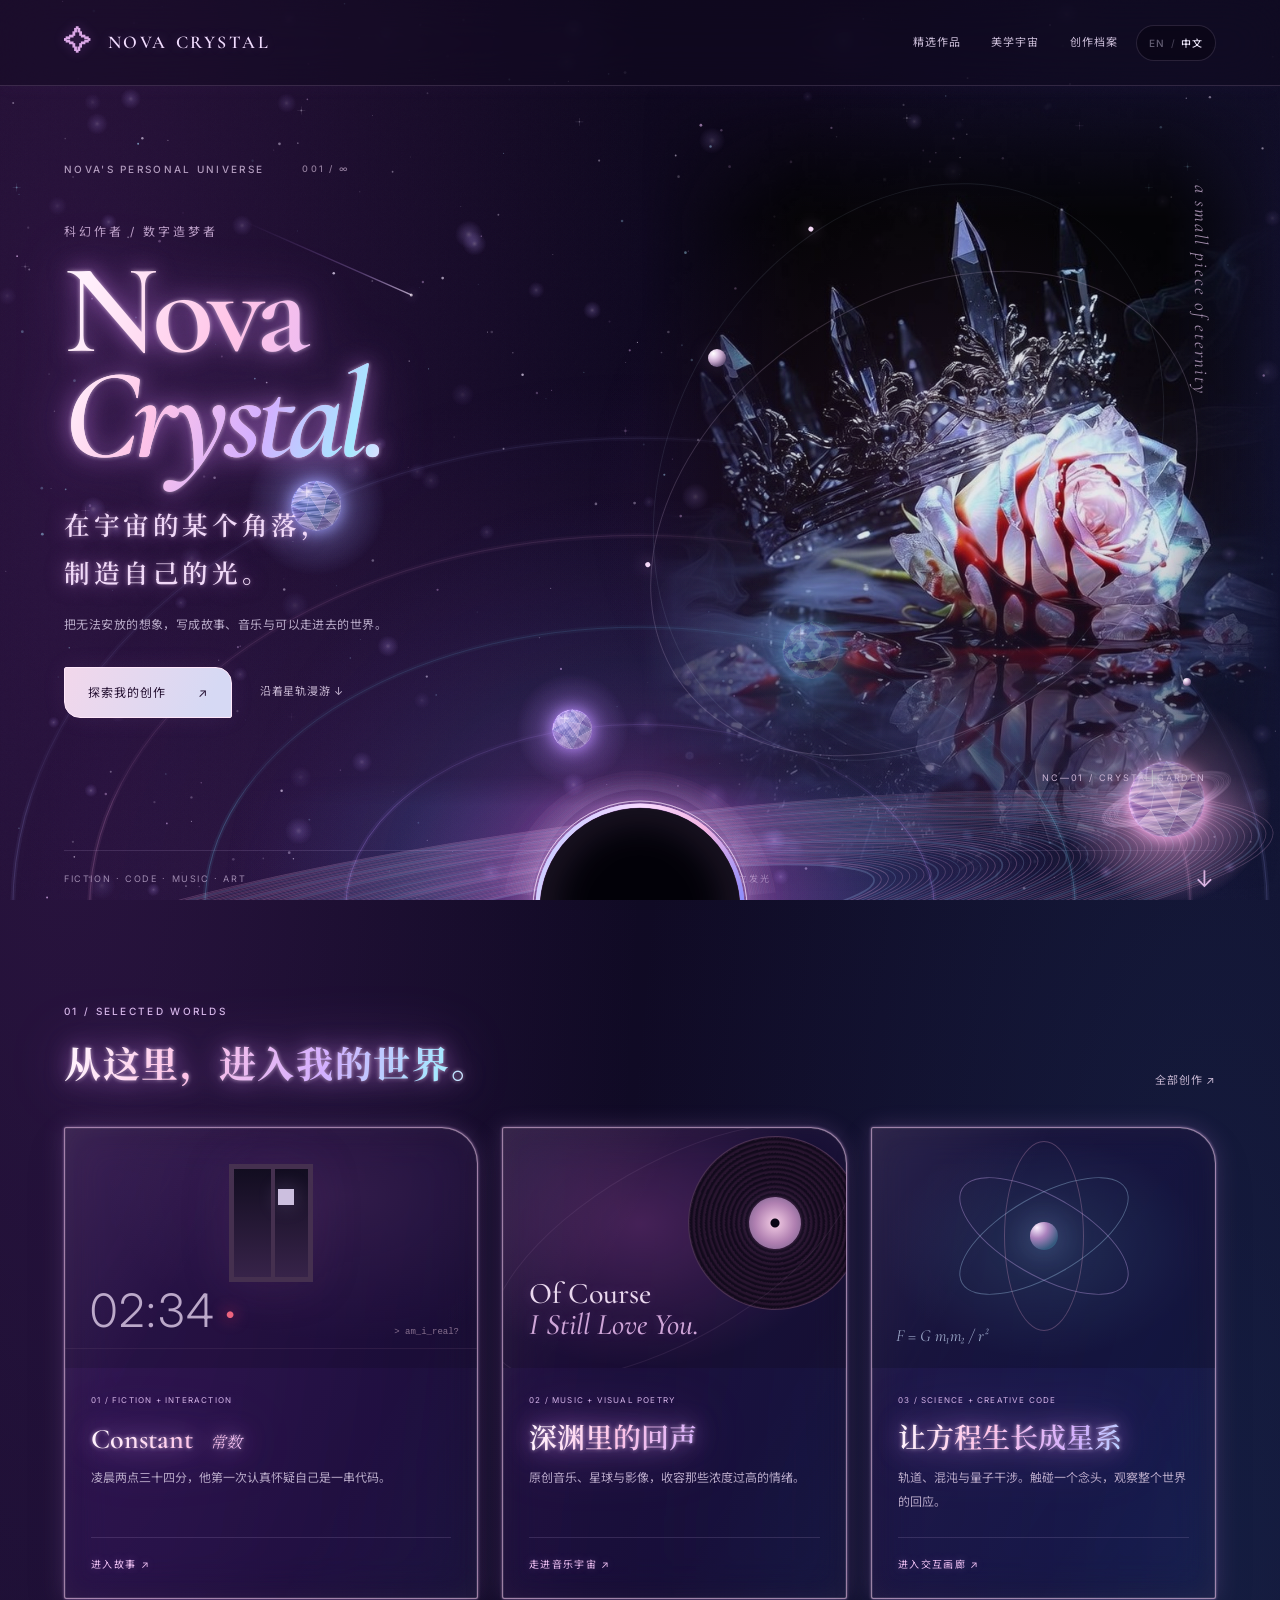
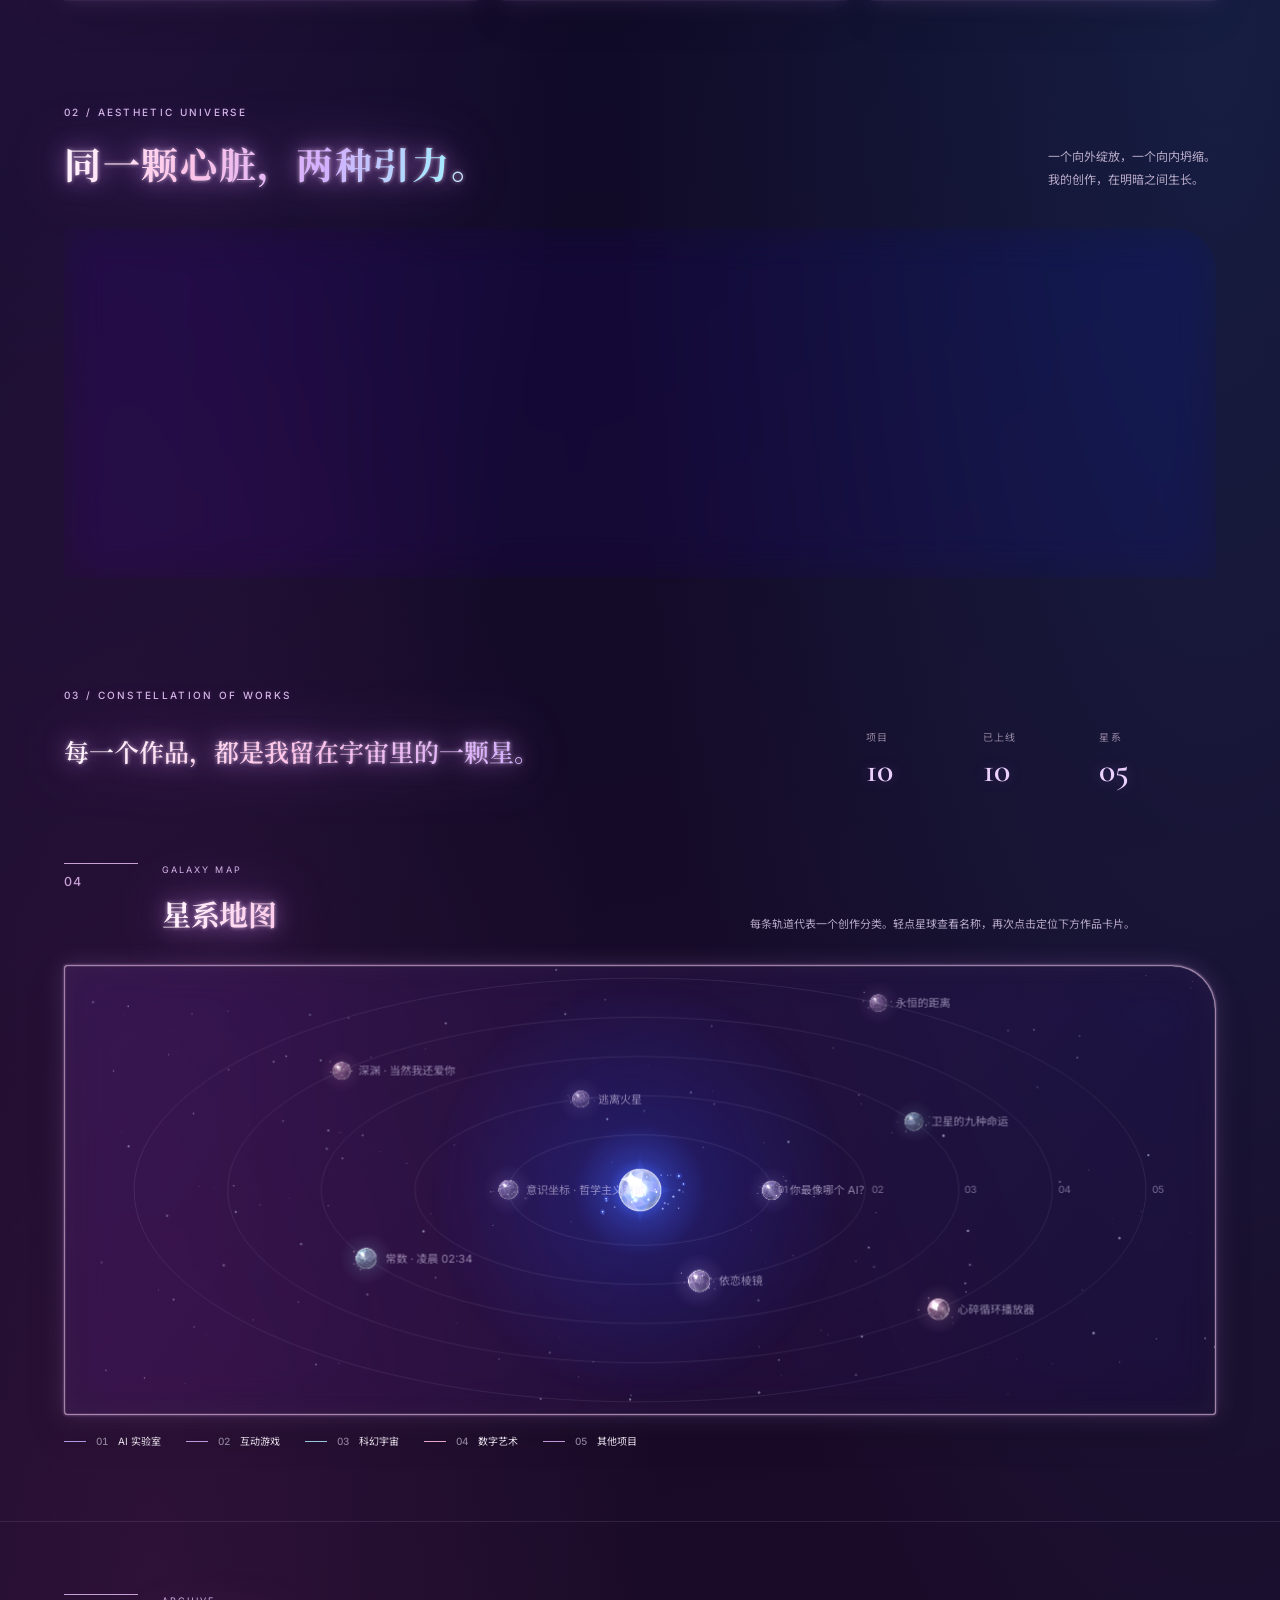
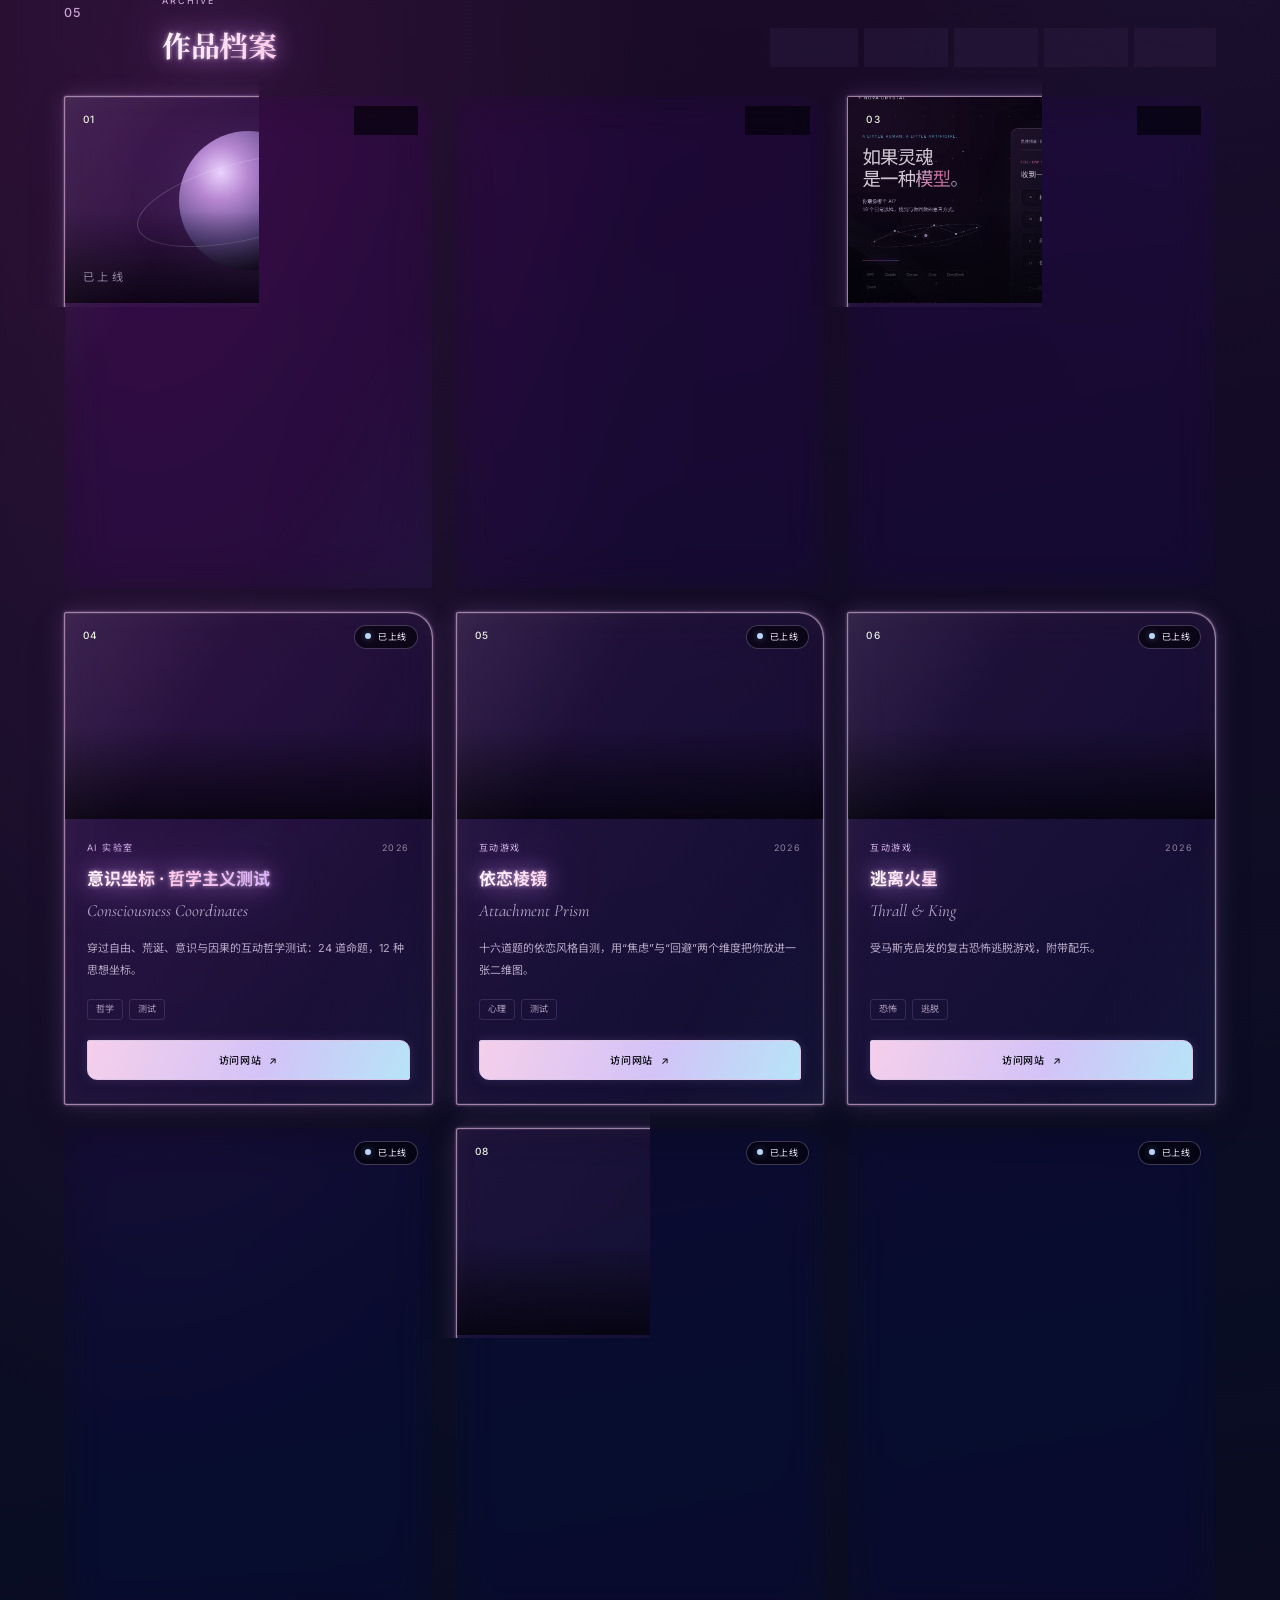
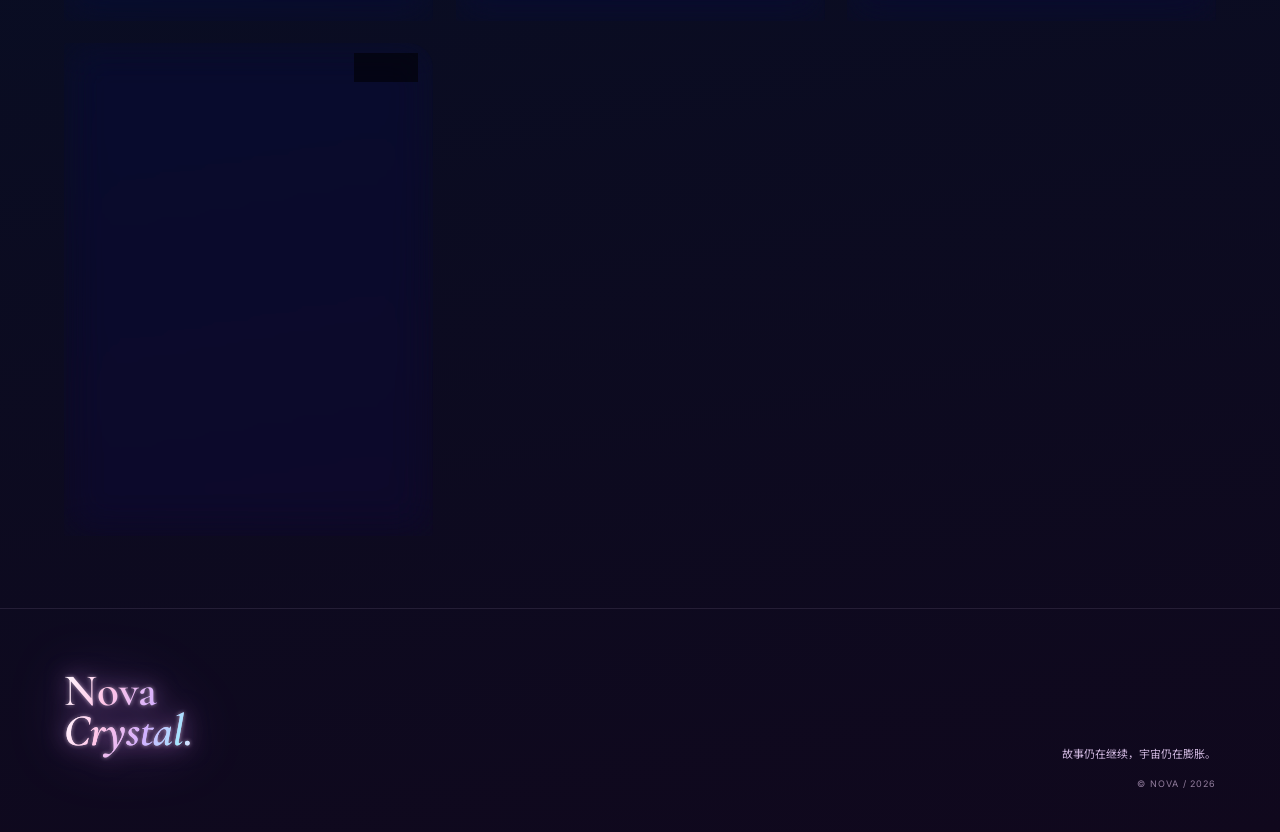
==== commit 1feda9ba: "Merge main into crystal-planets and wire CrystalPlanet into atelier pages Keep the luminous homepage" ====
--- a/index.html
+++ b/index.html
@@ -1,252 +1,82 @@
 <!DOCTYPE html>
 <html lang="zh-CN">
 <head>
-  <script src="assets/i18n.js"></script>
-  <meta charset="UTF-8" />
-  <meta name="viewport" content="width=device-width, initial-scale=1.0" />
-  <title data-i18n="idx.title">Nova Crystal Atelier | Portfolio by Nova 猫猫</title>
-  <meta name="description" content="A luminous portfolio by Nova 猫猫 — interactive science models, orbital systems, chaos, quantum imagery, and digital poetics." />
-  <link rel="preconnect" href="https://fonts.googleapis.com">
-  <link rel="preconnect" href="https://fonts.gstatic.com" crossorigin>
-  <link href="https://fonts.googleapis.com/css2?family=Cormorant+Garamond:wght@300;400;500;600&family=Inter:wght@300;400;500;600&family=Liu+Jian+Mao+Cao&family=Ma+Shan+Zheng&family=Noto+Sans+SC:wght@300;400;500;700&family=Noto+Serif+SC:wght@400;500&display=swap" rel="stylesheet">
-  <style>
-    :root{
-      --bg:#070412;
-      --panel:rgba(255,255,255,.05);
-      --border:rgba(203,166,255,.16);
-      --text:#f2ecff;
-      --muted:rgba(236,224,255,.68);
-      --lav:#c26aff;
-      --cyan:#79d8ff;
-      --rose:#ff78be;
-      --gold:#ffd7ac;
-      --shadow:0 24px 80px rgba(0,0,0,.38);
-      --serif:"Cormorant Garamond", "Liu Jian Mao Cao", "Ma Shan Zheng", Georgia, serif;
-      --sans:"Inter", "Liu Jian Mao Cao", "Noto Sans SC", system-ui, sans-serif;
-      --cjk-italic:"Liu Jian Mao Cao", "Ma Shan Zheng", cursive;
-    }
-    *{box-sizing:border-box}
-    html{scroll-behavior:smooth}
-    body{
-      margin:0;
-      min-height:100vh;
-      color:var(--text);
-      font-family:var(--sans);
-      background:
-        radial-gradient(circle at 18% 12%, rgba(194,106,255,.18), transparent 26%),
-        radial-gradient(circle at 82% 18%, rgba(121,216,255,.12), transparent 24%),
-        radial-gradient(circle at 50% 82%, rgba(255,120,190,.10), transparent 26%),
-        linear-gradient(180deg, #080412 0%, #090513 24%, #070412 56%, #06030f 100%);
-      overflow-x:hidden;
-    }
-    #sky{position:fixed;inset:0;width:100%;height:100%;z-index:0;pointer-events:none}
-    .glow{position:fixed;border-radius:999px;filter:blur(120px);pointer-events:none;z-index:0;opacity:.48}
-    .g1{width:42rem;height:42rem;top:-12rem;right:-8rem;background:radial-gradient(circle, rgba(194,106,255,.18), transparent 68%)}
-    .g2{width:34rem;height:34rem;left:-8rem;bottom:-9rem;background:radial-gradient(circle, rgba(121,216,255,.14), transparent 68%)}
-    .g3{width:22rem;height:22rem;left:50%;top:38%;transform:translateX(-50%);background:radial-gradient(circle, rgba(255,120,190,.10), transparent 70%)}
-    .wrap{position:relative;z-index:1;width:min(1220px, calc(100% - 32px));margin:0 auto}
-    .nav{position:sticky;top:0;z-index:20;display:flex;align-items:center;justify-content:space-between;padding:18px 0;background:linear-gradient(to bottom, rgba(8,4,18,.72), rgba(8,4,18,.18));backdrop-filter:blur(18px);border-bottom:1px solid rgba(255,255,255,.04)}
-    .brand{color:var(--text);text-decoration:none;font-family:var(--serif);font-size:1.1rem;letter-spacing:.28rem;text-transform:uppercase}
-    .nav-links{display:flex;gap:24px;font-size:.78rem;letter-spacing:.18rem;text-transform:uppercase}
-    .nav-links a{color:var(--muted);text-decoration:none}
-    .nav-links a:hover{color:var(--text)}
-    .hero{min-height:92vh;display:grid;place-items:center;padding:48px 0 70px;text-align:center}
-    .eyebrow{color:var(--muted);font-size:.72rem;letter-spacing:.42rem;text-transform:uppercase;margin-bottom:18px}
-    .title{margin:0;font-family:var(--serif);font-size:clamp(3.4rem,11vw,7rem);font-weight:400;line-height:.95;letter-spacing:.12rem}
-    .title span{background:linear-gradient(135deg,#ffffff 0%,#f2d8ff 20%,#8be1ff 46%,#ff9bce 74%,#ffe0ba 100%);-webkit-background-clip:text;background-clip:text;-webkit-text-fill-color:transparent}
-    .subtitle{max-width:780px;margin:22px auto 0;font-family:"Cormorant Garamond","Liu Jian Mao Cao","Ma Shan Zheng",Georgia,serif;font-size:clamp(1.05rem,2.6vw,1.45rem);font-style:italic;line-height:1.7;color:var(--muted)}
-    .hero-cta{margin-top:30px;display:flex;gap:14px;justify-content:center;flex-wrap:wrap}
-    .btn{display:inline-flex;align-items:center;justify-content:center;min-height:48px;padding:0 22px;border-radius:999px;text-decoration:none;font-size:.74rem;letter-spacing:.13rem;text-transform:uppercase;transition:transform .25s ease}
-    .btn:hover{transform:translateY(-2px)}
-    .btn-primary{color:#18051d;background:linear-gradient(135deg,#ffd8ef,#cff3ff 55%,#ffe0b8)}
-    .btn-secondary{color:var(--text);background:rgba(255,255,255,.05);border:1px solid var(--border)}
-    section{padding:24px 0 90px}
-    .section-head{text-align:center;margin-bottom:34px}
-    .kicker{color:rgba(236,224,255,.48);font-size:.70rem;letter-spacing:.34rem;text-transform:uppercase;margin-bottom:12px}
-    .section-title{font-family:var(--serif);font-size:clamp(2.2rem,5vw,3.8rem);font-weight:400;margin:0;line-height:1.04}
-    .section-copy{max-width:760px;margin:14px auto 0;color:var(--muted);font-size:1rem;line-height:1.85}
-    .glass{background:linear-gradient(180deg, rgba(255,255,255,.055), rgba(255,255,255,.03));border:1px solid var(--border);border-radius:28px;box-shadow:var(--shadow), inset 0 1px 0 rgba(255,255,255,.04);backdrop-filter:blur(18px)}
-    .statement{display:grid;grid-template-columns:1.1fr .9fr;gap:22px}
-    .statement-copy{padding:34px 32px;font-family:var(--serif);font-size:clamp(1.1rem,2.4vw,1.45rem);line-height:1.8;color:rgba(248,242,255,.84)}
-    .quote-block{padding:30px;display:flex;flex-direction:column;justify-content:space-between;min-height:280px;background:linear-gradient(135deg, rgba(194,106,255,.10), rgba(121,216,255,.06))}
-    .quote-mark{font-family:var(--serif);font-size:5rem;line-height:.7;color:rgba(255,255,255,.12)}
-    .quote-text{font-family:"Cormorant Garamond","Liu Jian Mao Cao","Ma Shan Zheng",Georgia,serif;font-size:1.25rem;line-height:1.65;color:rgba(244,237,255,.88);font-style:italic}
-    .quote-credit{color:rgba(236,224,255,.48);font-size:.78rem;letter-spacing:.18rem;text-transform:uppercase}
-    .works-grid{display:grid;grid-template-columns:repeat(auto-fit, minmax(260px, 1fr));gap:20px}
-    .work-card{position:relative;overflow:hidden;min-height:430px;text-decoration:none;color:inherit;transition:transform .32s ease,border-color .32s ease,box-shadow .32s ease}
-    .work-card:hover{transform:translateY(-6px);border-color:rgba(203,166,255,.34);box-shadow:0 34px 80px rgba(0,0,0,.34),0 0 40px rgba(194,106,255,.12)}
-    .work-preview{height:228px;position:relative;background:linear-gradient(180deg, rgba(8,4,18,.4), rgba(8,4,18,.78));border-bottom:1px solid rgba(255,255,255,.06)}
-    .work-preview canvas{width:100%;height:100%;display:block}
-    .work-preview::after{content:"";position:absolute;left:0;right:0;bottom:0;height:84px;background:linear-gradient(180deg, rgba(7,4,18,0), rgba(7,4,18,.9));pointer-events:none}
-    .work-body{padding:24px 22px 24px}
-    .work-tag{color:rgba(236,224,255,.56);font-size:.68rem;letter-spacing:.22rem;text-transform:uppercase;margin-bottom:10px}
-    .work-title{margin:0;font-family:var(--serif);font-size:1.95rem;font-weight:500;line-height:1.05;background:linear-gradient(135deg,#f7efff,#98e5ff 65%,#ffd8ef);-webkit-background-clip:text;background-clip:text;-webkit-text-fill-color:transparent}
-    .work-copy{margin:12px 0 16px;color:var(--muted);line-height:1.78;font-size:.96rem}
-    .pill-row{display:flex;flex-wrap:wrap;gap:8px}
-    .pill{padding:7px 12px;border-radius:999px;background:rgba(255,255,255,.045);border:1px solid rgba(255,255,255,.06);color:rgba(242,236,255,.70);font-size:.68rem;letter-spacing:.07rem}
-    .enter{margin-top:18px;display:inline-flex;align-items:center;gap:9px;font-size:.75rem;letter-spacing:.20rem;text-transform:uppercase;color:#a8e7ff}
-    .grid-2{display:grid;grid-template-columns:1fr 1fr;gap:20px}
-    .panel{padding:28px 24px}.panel h3{margin:0 0 10px;font-family:var(--serif);font-size:1.65rem;font-weight:500}.panel p{margin:0;color:var(--muted);line-height:1.85;font-size:.98rem}
-    .skill-grid{display:grid;grid-template-columns:repeat(5,1fr);gap:16px;margin-top:20px}
-    .skill{padding:22px 16px;text-align:center;min-height:142px}.skill-icon{font-size:1.9rem;margin-bottom:10px;display:block}.skill-title{font-family:var(--serif);font-size:1.12rem;margin-bottom:6px}.skill-copy{color:var(--muted);font-size:.84rem;line-height:1.55}
-    .footer{padding:28px 0 70px;text-align:center;color:rgba(236,224,255,.42);font-size:.76rem;letter-spacing:.20rem;text-transform:uppercase}
-    .reveal{opacity:0;transform:translateY(24px);transition:opacity .9s ease,transform .9s ease}.reveal.is-visible{opacity:1;transform:translateY(0)}
-    @media (max-width:980px){.statement,.grid-2{grid-template-columns:1fr}.skill-grid{grid-template-columns:repeat(2,1fr)}}
-    @media (max-width:640px){.wrap{width:min(1200px,calc(100% - 22px))}.nav-links{display:none}.hero{min-height:auto;padding:40px 0 52px}.skill-grid{grid-template-columns:1fr}}
+<meta charset="UTF-8"><meta name="viewport" content="width=device-width, initial-scale=1, viewport-fit=cover">
+<meta name="theme-color" content="#0a0515">
+<title>Nova Crystal · 猫猫的美学宇宙</title>
+<meta name="description" content="Nova 的私人创作宇宙。水晶、代码、科幻小说与音乐，在深空中独立发光。">
+<meta property="og:title" content="Nova Crystal · 猫猫的美学宇宙">
+<meta property="og:description" content="在宇宙的某个角落，制造自己的光。科幻、交互、音乐与数字艺术。">
+<meta property="og:image" content="https://cyber-muse-nova.github.io/boltzmann-heart/assets/nova-crystal.jpg">
+<link rel="preconnect" href="https://fonts.googleapis.com"><link rel="preconnect" href="https://fonts.gstatic.com" crossorigin>
+<link href="https://fonts.googleapis.com/css2?family=Cormorant+Garamond:ital,wght@0,300;0,400;0,500;0,600;0,700;1,300;1,400;1,600&family=Inter:wght@300;400;500;600&family=Noto+Serif+SC:wght@300;400;500;600;700&family=Noto+Sans+SC:wght@300;400;500&display=swap" rel="stylesheet">
+<link rel="preload" href="assets/nova-crystal.jpg" as="image">
+<link rel="stylesheet" href="assets/universe/universe.css"><link rel="stylesheet" href="assets/atelier.css?v=crystal3">
+<script src="assets/i18n.js?v=crystal3"></script><script src="assets/atelier.js?v=crystal3" defer></script>
+</head>
+<body class="atelier">
+<canvas class="sky-canopy" id="nova-sky" aria-hidden="true"></canvas>
+<a class="skip-link" href="#works" data-i18n="a.skip">跳至作品</a>
+<div class="u-noise" aria-hidden="true"></div>
+<nav class="u-nav" aria-label="主导航">
+<a class="u-brand" href="index.html"><span class="brand-star">✧</span> NOVA <i>CRYSTAL</i></a>
+<div class="nav-tools" data-lang-toggle><div class="u-nav-links"><a href="#works" data-i18n="a.works">精选作品</a><a href="#aesthetic" data-i18n="a.aesthetic">美学宇宙</a><a href="#archive" data-i18n="a.archive">创作档案</a></div></div>
+</nav>
+<main>
+<header class="atelier-hero" id="hero">
+<div class="hero-text">
+<p class="edition">NOVA'S PERSONAL UNIVERSE <span>001 / ∞</span></p>
+<p class="small-sign" data-i18n="a.signature">科幻作者 / 数字造梦者</p>
+<h1>Nova<br><em>Crystal.</em></h1>
+<p class="hero-poem" data-i18n="a.poem">在宇宙的某个角落，<br>制造自己的光。</p>
+<p class="hero-description" data-i18n="a.description">把无法安放的想象，写成故事、音乐与可以走进去的世界。</p>
+<div class="hero-actions"><a class="pearl-button" href="#works"><span data-i18n="a.explore">探索我的创作</span><span>↗</span></a><a class="text-link" href="#map" data-i18n="a.map">沿着星轨漫游 ↓</a></div>
+</div>
+<div class="hero-art">
+<div class="art-orbit orbit-a" aria-hidden="true"></div><div class="art-orbit orbit-b" aria-hidden="true"></div>
+<img src="assets/nova-crystal.jpg" width="784" height="1168" fetchpriority="high" alt="Crystal Garden：折射粉紫与冰蓝光的水晶玫瑰，倒映在深色水面上，背后是一顶水晶冠冕。">
+<span class="art-coordinate">NC—01 / CRYSTAL GARDEN</span><span class="art-note">a small piece of eternity</span>
+<div class="pearl pearl-one" aria-hidden="true"></div><div class="pearl pearl-two" aria-hidden="true"></div>
+</div>
+<div class="hero-bottom"><span>FICTION · CODE · MUSIC · ART</span><span data-i18n="a.bottom">无限想象 / 独立发光</span><a href="#works" aria-label="向下浏览">↓</a></div>
+</header>
+<section class="selected content-width" id="works" aria-labelledby="selected-title">
+<div class="editorial-head"><div><p class="eyeline">01 / SELECTED WORLDS</p><h2 id="selected-title" data-i18n="a.selected">从这里，进入我的世界。</h2></div><a class="text-link" href="#archive" data-i18n="a.all">全部创作 ↗</a></div>
+<div class="selected-grid">
+<a class="feature feature-constant" href="constant/index.html"><div class="constant-art" aria-hidden="true"><div class="pixel-window"><div class="pixel-moon"></div><div class="pixel-star"></div></div><span class="digital-time">02:34<span class="red-dot">●</span></span><div class="pixel-floor"></div><span class="code-whisper">&gt; am_i_real?</span></div><div class="feature-content"><span class="feature-no">01 / FICTION + INTERACTION</span><h3>Constant <em>常数</em></h3><p data-i18n="a.constant">凌晨两点三十四分，他第一次认真怀疑自己是一串代码。</p><span class="feature-enter" data-i18n="a.play">进入故事 ↗</span></div></a>
+<a class="feature feature-music" href="https://cyber-muse-nova.github.io/Of-Course-I-Still-Love-You/" target="_blank" rel="noopener"><div class="music-art" aria-hidden="true"><div class="record"><i></i></div><div class="music-orbit"></div><span class="music-word">Of Course<br><em>I Still Love You.</em></span></div><div class="feature-content"><span class="feature-no">02 / MUSIC + VISUAL POETRY</span><h3 data-i18n="a.abyss">深渊里的回声</h3><p data-i18n="a.music">原创音乐、星球与影像，收容那些浓度过高的情绪。</p><span class="feature-enter" data-i18n="a.listen">走进音乐宇宙 ↗</span></div></a>
+<a class="feature feature-science" href="gallery.html"><div class="science-art" aria-hidden="true"><i></i><i></i><i></i><b></b><span>F = G m₁m₂ / r²</span></div><div class="feature-content"><span class="feature-no">03 / SCIENCE + CREATIVE CODE</span><h3 data-i18n="a.gallery">让方程生长成星系</h3><p data-i18n="a.science">轨道、混沌与量子干涉。触碰一个念头，观察整个世界的回应。</p><span class="feature-enter" data-i18n="a.enterGallery">进入交互画廊 ↗</span></div></a>
+</div>
+</section>
+<section class="aesthetic content-width" id="aesthetic" aria-labelledby="aesthetic-title"><div class="editorial-head"><div><p class="eyeline">02 / AESTHETIC UNIVERSE</p><h2 id="aesthetic-title" data-i18n="a.two">同一颗心脏，两种引力。</h2></div><p class="head-aside" data-i18n="a.twointro">一个向外绽放，一个向内坍缩。<br>我的创作，在明暗之间生长。</p></div>
+<div class="duality"><article class="light-world"><span class="world-symbol" aria-hidden="true">✧</span><p class="eyeline">I / NOVA CRYSTAL</p><h3 data-i18n="a.crystal">星晶美学</h3><p data-i18n="a.crystaldesc">光穿透水晶。珍珠连接数据。玫瑰在零重力中绽放。</p><span class="world-motto" data-i18n="a.iam">「我是美的。」</span><div class="material-list">CRYSTAL / PEARL / LIQUID LIGHT</div></article><article class="dark-world"><span class="world-symbol" aria-hidden="true">✦</span><p class="eyeline">II / COLLAPSE PROTOCOL</p><h3 data-i18n="a.collapse">坍缩协议</h3><p data-i18n="a.collapsedesc">光从裂缝渗出。帝国在燃烧。而毁灭依然有自己的秩序。</p><span class="world-motto" data-i18n="a.yours">「我是你的。」</span><div class="material-list">FRACTURE / GRAVITY / EMBER</div></article></div>
+</section>
+<div class="archive-intro content-width"><p class="eyeline">03 / CONSTELLATION OF WORKS</p><p class="archive-quote" data-i18n="a.constellation">每一个作品，都是我留在宇宙里的一颗星。</p><dl class="u-stats" id="stats"></dl></div>
+<section class="u-section" id="map" aria-labelledby="map-title">
+  <div class="u-grid u-head">
+    <div class="u-index">04</div>
+    <div><p class="u-label">Galaxy Map</p><h2 class="u-h2" id="map-title" data-i18n="u.map.title">Galaxy Map</h2></div>
+    <p class="u-hint" data-i18n="u.map.hint">Each orbit is a category. Hover or tap a planet to see its name; click again to jump to the project.</p>
+  </div>
+  <div class="u-map-wrap">
+    <canvas id="galaxy" aria-label="Project galaxy map — all projects are also listed in the archive below" data-i18n-aria="u.map.aria" role="img"></canvas>
+    <div class="u-tip" id="tip" hidden></div>
+    <ol class="u-legend" id="legend"></ol>
+  </div>
+</section>
 
-    /* ---- 我的宇宙 teaser ---- */
-    .nav-links a.nav-universe{color:var(--text);border-bottom:1px solid #2a4dff;padding-bottom:2px}
-    .universe-teaser{padding:20px 0 60px}
-    .ut{position:relative;display:grid;grid-template-columns:80px 1fr 260px;gap:32px;align-items:center;padding:44px 40px;text-decoration:none;color:var(--text);background:#030208;border-top:1px solid rgba(236,228,255,.14);border-bottom:1px solid rgba(236,228,255,.14);overflow:hidden;transition:background .4s ease}
-    .ut::before{content:"";position:absolute;inset:0;background:radial-gradient(600px 300px at 85% 50%,rgba(0,47,167,.35),transparent 70%);opacity:.8;transition:opacity .4s}
-    .ut:hover::before{opacity:1}
-    .ut>*{position:relative}
-    .ut-index{align-self:start;font:500 .78rem/1 var(--sans);letter-spacing:.1em;color:#5b74ff;border-top:1px solid #5b74ff;padding-top:8px}
-    .ut .kicker{text-align:left}
-    .ut-title{margin:0;font-family:"Inter","Noto Sans SC",sans-serif;font-weight:700;font-size:clamp(1.7rem,3.6vw,2.9rem);line-height:1.15;letter-spacing:-.01em}
-    .ut-copy{margin:16px 0 0;color:var(--muted);max-width:560px;font-family:"Inter","Noto Sans SC",sans-serif;font-size:.95rem;line-height:1.7}
-    .ut-orbit{grid-row:1/3;grid-column:3;position:relative;width:220px;height:220px;justify-self:end}
-    .ut-orbit i{position:absolute;inset:38%;border-radius:50%;background:radial-gradient(circle at 30% 28%,rgba(255,255,255,.95),rgba(214,224,255,.55) 14%,transparent 30%),conic-gradient(from 40deg,rgba(159,178,255,.55),rgba(214,184,255,.35),rgba(77,109,255,.6),rgba(255,143,200,.3),rgba(159,178,255,.55)),radial-gradient(circle at 50% 50%,rgba(0,47,167,.35),rgba(0,47,167,.75));border:1px solid rgba(220,228,255,.55);box-shadow:0 0 60px rgba(42,77,255,.5),0 0 18px rgba(214,184,255,.45),inset 0 0 18px rgba(255,255,255,.45),inset -8px -10px 22px rgba(255,143,200,.25);backdrop-filter:blur(2px)}.ut-orbit i::after{content:"";position:absolute;inset:-60%;border-radius:50%;background:radial-gradient(circle,rgba(255,255,255,.9) 0 1px,transparent 1.5px) 0 0/18px 18px,radial-gradient(circle,rgba(214,184,255,.8) 0 1px,transparent 1.5px) 9px 9px/26px 26px;-webkit-mask:radial-gradient(circle,#000 30%,transparent 70%);mask:radial-gradient(circle,#000 30%,transparent 70%);animation:utspin 40s linear infinite;opacity:.7}
-    .ut-orbit b{position:absolute;inset:0;border:1px solid rgba(236,228,255,.16);border-radius:50%;animation:utspin 24s linear infinite}
-    .ut-orbit b:nth-child(3){inset:14%;animation-duration:16s;animation-direction:reverse}
-    .ut-orbit b:nth-child(4){inset:26%;animation-duration:10s}
-    .ut-orbit b::after{content:"";position:absolute;top:-4px;left:50%;width:8px;height:8px;border-radius:50%;background:radial-gradient(circle at 32% 30%,#fff,#ff8fc8 45%,rgba(255,143,200,.4));box-shadow:0 0 10px currentColor,0 0 4px #fff;color:#ff8fc8}
-    .ut-orbit b:nth-child(3)::after{background:#8a6dff}.ut-orbit b:nth-child(4)::after{background:#4f6bff;width:6px;height:6px}
-    @keyframes utspin{to{transform:rotate(360deg)}}
-    .ut-cta{grid-column:2;font-family:"Inter","Noto Sans SC",sans-serif;font-size:.85rem;letter-spacing:.12em}
-    .ut-cta span{display:inline-block;margin-left:6px;transition:transform .3s}
-    .ut:hover .ut-cta span{transform:translateX(6px)}
-    @media (max-width:760px){.ut{grid-template-columns:1fr;padding:32px 22px;gap:18px}.ut-orbit{grid-row:auto;grid-column:1;width:150px;height:150px;justify-self:start;order:-1}.ut-cta{grid-column:1}.ut-index{display:none}}
-    @media (prefers-reduced-motion:reduce){.ut-orbit b{animation:none}}
-    html[data-lang="zh"]{--serif:"Cormorant Garamond","Noto Serif SC",Georgia,serif;--sans:"Inter","Noto Sans SC",system-ui,sans-serif}
-    html[data-lang="zh"] .nav-links,html[data-lang="zh"] .btn,html[data-lang="zh"] .kicker,html[data-lang="zh"] .eyebrow{letter-spacing:.14rem}
-    html[data-lang="zh"] .section-title{line-height:1.25}
-    html[data-lang="zh"] .subtitle{font-family:"Noto Serif SC",Georgia,serif;font-style:normal;font-size:clamp(.98rem,2.2vw,1.2rem);letter-spacing:.04em}
-    html[data-lang="zh"] .quote-text,html[data-lang="zh"] .statement-copy{font-family:"Noto Serif SC",Georgia,serif;font-style:normal}
-    .nav-universe,.lang-toggle{white-space:nowrap}
-    @media (max-width:640px){.brand{font-size:.92rem;letter-spacing:.16rem;white-space:nowrap}.nav-links a.nav-universe{font-size:.68rem;letter-spacing:.08rem}}
-    @media (max-width:640px){.nav-links{display:flex!important;gap:0}.nav-links a{display:none}.nav-links a.nav-universe{display:inline;letter-spacing:.12rem}}
-  </style>
-</head>
-<body>
-  <canvas id="sky" aria-hidden="true"></canvas>
-  <div class="glow g1" aria-hidden="true"></div>
-  <div class="glow g2" aria-hidden="true"></div>
-  <div class="glow g3" aria-hidden="true"></div>
-  <div class="wrap">
-    <nav class="nav">
-      <a class="brand" href="#hero">Nova Crystal</a>
-      <div class="nav-tools" data-lang-toggle>
-      <div class="nav-links">
-        <a href="#statement" data-i18n="nav.statement">Statement</a>
-        <a href="#works" data-i18n="nav.works">Works</a>
-        <a href="#practice" data-i18n="nav.practice">Practice</a>
-        <a href="#toolkit" data-i18n="nav.toolkit">Toolkit</a>
-        <a href="constant/index.html">Constant</a>
-        <a href="universe.html" class="nav-universe" data-i18n="nav.universe">My Universe</a>
-      </div>
-      </div>
-    </nav>
-    <header class="hero" id="hero">
-      <div>
-        <div data-i18n="hero.eyebrow" class="eyebrow">Interactive Science · Visual Poetics · Digital Worlds</div>
-        <h1 class="title"><span>Nova Crystal Atelier</span></h1>
-        <p data-i18n="hero.subtitle" class="subtitle">A luminous portfolio where physics, mathematics, code, orbit, and atmosphere dissolve into one another — built as a dreamlike archive for future creative technology and digital art practice.</p>
-        <div class="hero-cta">
-          <a data-i18n="hero.gallery" class="btn btn-primary" href="gallery.html">Enter the Gallery</a>
-          <a data-i18n="hero.sat" class="btn btn-secondary" href="satellite.html">Open Satellite Fate</a>
-        </div>
-      </div>
-    </header>
+<section class="u-section" id="archive" aria-labelledby="archive-title">
+  <div class="u-grid u-head">
+    <div class="u-index">05</div>
+    <div><p class="u-label">Archive</p><h2 class="u-h2" id="archive-title" data-i18n="u.arc.title">Archive</h2></div>
+    <div class="u-filters" role="group" aria-label="作品分类 / Project categories" id="filters"></div>
+  </div>
+  <div class="u-cards" id="cards"></div>
+</section>
 
-    <section id="statement">
-      <div class="section-head reveal">
-        <div class="kicker" data-i18n="st.kicker">Artist Statement</div>
-        <h2 data-i18n="st.title" class="section-title">Scientific ideas can be tender.</h2>
-        <p data-i18n="st.copy" class="section-copy">This portfolio merges crystal-cyberpunk atmosphere with interactive scientific systems, turning orbital mechanics, chaos, and recursion into inhabitable visual worlds.</p>
-      </div>
-      <div class="statement">
-        <div data-i18n="st.body" class="glass statement-copy reveal">I approach code as both structure and light: a medium for turning abstraction into sensation. Orbital systems, chaos attractors, interference patterns, and satellites are not only scientific objects to me — they are visual metaphors for intimacy, memory, danger, and scale.</div>
-        <div class="glass quote-block reveal"><div class="quote-mark">“</div><div data-i18n="st.quote" class="quote-text">Every equation is a kind of architecture. Every interface is a small universe deciding how wonder will be felt.</div><div data-i18n="st.credit" class="quote-credit">Nova 猫猫 · Portfolio Draft</div></div>
-      </div>
-    </section>
-
-    <section id="works">
-      <div class="section-head reveal">
-        <div class="kicker" data-i18n="works.kicker">Featured Works</div>
-        <h2 data-i18n="works.title" class="section-title">Four portals into the same world.</h2>
-        <p data-i18n="works.copy" class="section-copy">Instead of separating aesthetics from technical work, this portfolio stages them together: a gallery of interactive models, orbital imagery, procedural systems, and a standalone satellite narrative simulation.</p>
-      </div>
-      <div class="works-grid">
-        <a class="glass work-card reveal" href="gallery.html">
-          <div class="work-preview"><canvas id="preview-main"></canvas></div>
-          <div class="work-body"><div data-i18n="w1.tag" class="work-tag">Portfolio Core</div><h3 data-i18n="w1.title" class="work-title">Crystalline Simulation Gallery</h3><p data-i18n="w1.copy" class="work-copy">A luminous display system for orbit mechanics, particle gravity, quantum interference, pendulum waves, and fractal dynamics.</p><div class="pill-row"><span class="pill">JavaScript</span><span class="pill">Canvas</span><span data-i18n="pill.physics" class="pill">Physics</span><span data-i18n="pill.interactive" class="pill">Interactive</span></div><div data-i18n="w1.enter" class="enter">Open gallery →</div></div>
-        </a>
-        <a class="glass work-card reveal" href="gallery.html?model=earth">
-          <div class="work-preview"><canvas id="preview-earth"></canvas></div>
-          <div class="work-body"><div data-i18n="w2.tag" class="work-tag">Orbital Studies</div><h3 data-i18n="w2.title" class="work-title">Earth & Satellite Motion</h3><p data-i18n="w2.copy" class="work-copy">A cinematic entry point for atmosphere, low-earth orbit, trajectories, and the emotional scale of near-space systems.</p><div class="pill-row"><span data-i18n="pill.orbit" class="pill">Orbit</span><span data-i18n="pill.animation" class="pill">Animation</span><span data-i18n="pill.aerospace" class="pill">Aerospace</span></div><div data-i18n="w2.enter" class="enter">Enter orbit →</div></div>
-        </a>
-        <a class="glass work-card reveal" href="gallery.html?model=lorenz">
-          <div class="work-preview"><canvas id="preview-chaos"></canvas></div>
-          <div class="work-body"><div data-i18n="w3.tag" class="work-tag">Chaos & Form</div><h3 data-i18n="w3.title" class="work-title">Lorenz / Fractal / Quantum Suite</h3><p data-i18n="w3.copy" class="work-copy">Mathematically rigorous, visually volatile, and emotionally charged systems gathered inside one curated frame.</p><div class="pill-row"><span data-i18n="pill.chaos" class="pill">Chaos</span><span data-i18n="pill.fractals" class="pill">Fractals</span><span data-i18n="pill.quantum" class="pill">Quantum</span></div><div data-i18n="w3.enter" class="enter">View systems →</div></div>
-        </a>
-        <a class="glass work-card reveal" href="satellite.html">
-          <div class="work-preview"><canvas id="preview-satellite"></canvas></div>
-          <div class="work-body"><div data-i18n="w4.tag" class="work-tag">Standalone Model</div><h3 data-i18n="w4.title" class="work-title">Nine Ways a Satellite Meets Its Fate</h3><p data-i18n="w4.copy" class="work-copy">A self-contained orbital fable with nine celestial scenarios: escape, collision, tidal destruction, capture, rings, and the binary waltz.</p><div class="pill-row"><span data-i18n="pill.satellite" class="pill">Satellite</span><span data-i18n="pill.narrative" class="pill">Narrative</span><span data-i18n="pill.interaction" class="pill">Interaction</span></div><div data-i18n="w4.enter" class="enter">Open satellite →</div></div>
-        </a>
-        <a class="glass work-card reveal" href="constant/index.html">
-          <div class="work-preview"><canvas id="preview-constant"></canvas></div>
-          <div class="work-body"><div data-i18n="w5.tag" class="work-tag">Pixel Narrative Game</div><h3 class="work-title">常数 CONSTANT</h3><p class="work-copy" data-i18n="w5.copy">2:34 a.m. — for the first time, Constant seriously suspects it is a string of code. A pixel-art narrative game adapted from a short sci-fi story: five endings, one red dot.</p><div class="pill-row"><span data-i18n="pill.game" class="pill">Game</span><span data-i18n="pill.pixel" class="pill">Pixel Art</span><span data-i18n="pill.narrative" class="pill">Narrative</span><span class="pill">Canvas</span></div><div data-i18n="w5.enter" class="enter">Play now →</div></div>
-        </a>
-      </div>
-    </section>
-
-
-    <section id="universe" class="universe-teaser">
-      <a class="ut reveal" href="universe.html" aria-label="Enter My Universe" data-i18n-aria="ut.aria">
-        <div class="ut-index">03</div>
-        <div class="ut-main">
-          <div class="kicker" data-i18n="ut.kicker">My Universe</div>
-          <h2 class="ut-title" data-i18n="ut.title">Every work,<br>one ever-growing universe.</h2>
-          <p class="ut-copy" data-i18n="ut.copy">AI lab, interactive games, sci-fi worlds, digital art and independent sites — explore everything Nova has made on a galaxy map.</p>
-        </div>
-        <div class="ut-orbit" aria-hidden="true"><i></i><b></b><b></b><b></b></div>
-        <div class="ut-cta"><span class="ut-cta-t" data-i18n="ut.cta">Enter My Universe</span> <span>→</span></div>
-      </a>
-    </section>
-
-    <section id="practice">
-      <div class="section-head reveal"><div class="kicker" data-i18n="pr.kicker">Practice</div><h2 data-i18n="pr.title" class="section-title">What this portfolio is trying to prove.</h2></div>
-      <div class="grid-2">
-        <div class="glass panel reveal"><h3 data-i18n="pr.h1">Visual language</h3><p data-i18n="pr.p1">The site preserves the original star-crystal mood — aurora haze, glass surfaces, nacre highlights, drifting particles — while making the work feel more legible for portfolio review.</p></div>
-        <div class="glass panel reveal"><h3 data-i18n="pr.h2">Technical framing</h3><p data-i18n="pr.p2">The gallery reads as curation rather than a loose experiment, and the Satellite piece now sits beside it as a dedicated standalone work instead of a buried file in the repo.</p></div>
-      </div>
-    </section>
-
-    <section id="toolkit">
-      <div class="section-head reveal"><div class="kicker" data-i18n="tk.kicker">Toolkit</div><h2 data-i18n="tk.title" class="section-title">Domains carried by this build.</h2></div>
-      <div class="skill-grid">
-        <div class="glass skill reveal"><span class="skill-icon">☄</span><div data-i18n="tk.t1" class="skill-title">Orbital Mechanics</div><div data-i18n="tk.c1" class="skill-copy">Planetary motion, trajectories, satellites, and gravitational rhythm.</div></div>
-        <div class="glass skill reveal"><span class="skill-icon">∞</span><div data-i18n="tk.t2" class="skill-title">Chaos Systems</div><div data-i18n="tk.c2" class="skill-copy">Lorenz attractors, nonlinear motion, and structured instability.</div></div>
-        <div class="glass skill reveal"><span class="skill-icon">ψ</span><div data-i18n="tk.t3" class="skill-title">Quantum Aesthetics</div><div data-i18n="tk.c3" class="skill-copy">Interference fields and probability textures.</div></div>
-        <div class="glass skill reveal"><span class="skill-icon">🛰</span><div data-i18n="tk.t4" class="skill-title">Satellite Narratives</div><div data-i18n="tk.c4" class="skill-copy">Standalone scenario-based orbital storytelling.</div></div>
-        <div class="glass skill reveal"><span class="skill-icon">✦</span><div data-i18n="tk.t5" class="skill-title">Creative Coding</div><div data-i18n="tk.c5" class="skill-copy">Canvas motion, responsive interaction, and art-directed interfaces.</div></div>
-      </div>
-    </section>
-
-    <footer data-i18n="idx.footer" class="footer">Nova Crystal Atelier · portfolio draft for graduate applications · © Nova 猫猫</footer>
-  </div>
-
-  <script src="assets/crystal-planet.js"></script>
-  <script>
-    (function starfield(){const canvas=document.getElementById('sky');const ctx=canvas.getContext('2d');let w=0,h=0;const stars=Array.from({length:220},()=>({x:Math.random()*2400,y:Math.random()*2400,r:Math.random()*1.4+.25,speed:Math.random()*.35+.06,phase:Math.random()*Math.PI*2,hue:[285,198,330,40][Math.floor(Math.random()*4)]}));function resize(){w=canvas.width=window.innerWidth;h=canvas.height=window.innerHeight}resize();window.addEventListener('resize',resize);function draw(t){ctx.clearRect(0,0,w,h);for(const s of stars){const a=.28+.72*Math.sin(t*.001*s.speed+s.phase);ctx.beginPath();ctx.arc(s.x%w,s.y%h,s.r,0,Math.PI*2);ctx.fillStyle=`hsla(${s.hue},90%,84%,${Math.max(.1,a)})`;ctx.shadowBlur=10;ctx.shadowColor=`hsla(${s.hue},100%,82%,.35)`;ctx.fill()}ctx.shadowBlur=0;requestAnimationFrame(draw)}requestAnimationFrame(draw)})();
-    (function reveal(){const observer=new IntersectionObserver(entries=>{entries.forEach(entry=>{if(entry.isIntersecting){entry.target.classList.add('is-visible');observer.unobserve(entry.target)}})},{threshold:.16,rootMargin:'0px 0px -30px 0px'});document.querySelectorAll('.reveal').forEach(el=>observer.observe(el))})();
-    function fitCanvas(canvas){const rect=canvas.getBoundingClientRect();const ratio=Math.min(window.devicePixelRatio||1,2);canvas.width=Math.max(300,rect.width*ratio);canvas.height=Math.max(180,rect.height*ratio);return canvas.getContext('2d')}
-    (function previewMain(){const canvas=document.getElementById('preview-main');const ctx=fitCanvas(canvas);const w=canvas.width,h=canvas.height;const pts=Array.from({length:150},()=>{const a=Math.random()*Math.PI*2,d=30+Math.random()*110;return{x:w/2+Math.cos(a)*d,y:h/2+Math.sin(a)*d,vx:Math.sin(a)*1.1,vy:-Math.cos(a)*1.1,hue:245+Math.random()*80,r:Math.random()*1.2+.5}});function draw(){ctx.fillStyle='rgba(7,4,18,.18)';ctx.fillRect(0,0,w,h);const glow=ctx.createRadialGradient(w/2,h/2,0,w/2,h/2,60);glow.addColorStop(0,'rgba(198,118,255,.22)');glow.addColorStop(1,'rgba(198,118,255,0)');ctx.beginPath();ctx.arc(w/2,h/2,60,0,Math.PI*2);ctx.fillStyle=glow;ctx.fill();for(const p of pts){const dx=w/2-p.x,dy=h/2-p.y,dist=Math.sqrt(dx*dx+dy*dy)+6,f=90/(dist*dist);p.vx+=(dx/dist)*f;p.vy+=(dy/dist)*f;p.vx*=.997;p.vy*=.997;p.x+=p.vx;p.y+=p.vy;ctx.beginPath();ctx.arc(p.x,p.y,p.r,0,Math.PI*2);ctx.fillStyle=`hsla(${p.hue},86%,66%,.9)`;ctx.fill()}requestAnimationFrame(draw)}requestAnimationFrame(draw)})();
-    (function previewEarth(){const canvas=document.getElementById('preview-earth');const ctx=fitCanvas(canvas);const w=canvas.width,h=canvas.height,cx=w/2,cy=h/2,R=Math.min(w,h)*.16;const sats=Array.from({length:4},(_,i)=>({r:R+22+i*18,tilt:.55+i*.08,speed:.6+i*.22,phase:Math.random()*Math.PI*2,hue:260+i*25}));function draw(t){ctx.clearRect(0,0,w,h);for(const s of sats){const a=t*.001*s.speed+s.phase;ctx.beginPath();ctx.ellipse(cx,cy,s.r,s.r*s.tilt,0,0,Math.PI*2);ctx.strokeStyle='rgba(181,122,255,.12)';ctx.stroke();const x=cx+Math.cos(a)*s.r,y=cy+Math.sin(a)*s.r*s.tilt;ctx.beginPath();ctx.arc(x,y,3,0,Math.PI*2);ctx.fillStyle=`hsla(${s.hue},90%,70%,.95)`;ctx.fill();ctx.fillStyle='rgba(122,214,255,.45)';ctx.fillRect(x-8,y-1.1,5,2.2);ctx.fillRect(x+3,y-1.1,5,2.2)}CrystalPlanet.draw(ctx,cx,cy,R,'earth',t);requestAnimationFrame(draw)}requestAnimationFrame(draw)})();
-    (function previewChaos(){const canvas=document.getElementById('preview-chaos');const ctx=fitCanvas(canvas);const w=canvas.width,h=canvas.height;let x=.1,y=0,z=0;const dt=.005,sigma=10,rho=28,beta=8/3,pts=[];for(let i=0;i<7000;i++){const dx=sigma*(y-x)*dt,dy=(x*(rho-z)-y)*dt,dz=(x*y-beta*z)*dt;x+=dx;y+=dy;z+=dz;pts.push({x,y,z})}function draw(t){ctx.fillStyle='rgba(7,4,18,.08)';ctx.fillRect(0,0,w,h);const rot=t*.00022;for(let i=0;i<48;i++){const p=pts[(Math.floor(t/18)+i*7)%pts.length],rx=p.x*Math.cos(rot)-p.z*Math.sin(rot),rz=p.x*Math.sin(rot)+p.z*Math.cos(rot),sx=w/2+rx*7,sy=h/2-p.y*7+rz*2;ctx.beginPath();ctx.arc(sx,sy,1.2,0,Math.PI*2);ctx.fillStyle=`hsla(${265+(i/48)*70},88%,66%,.86)`;ctx.fill()}requestAnimationFrame(draw)}requestAnimationFrame(draw)})();
-    (function previewSatellite(){const canvas=document.getElementById('preview-satellite');const ctx=fitCanvas(canvas);const w=canvas.width,h=canvas.height,cx=w/2,cy=h/2;let trail=[];function draw(t){ctx.fillStyle='rgb(7,4,18)';ctx.fillRect(0,0,w,h);const orbitR=Math.min(w,h)*.22;ctx.beginPath();ctx.ellipse(cx,cy,orbitR,orbitR*.58,0,0,Math.PI*2);ctx.strokeStyle='rgba(224,200,138,.18)';ctx.lineWidth=1.5;ctx.stroke();CrystalPlanet.draw(ctx,cx,cy,Math.min(w,h)*.09,'saturn',t);const a=t*.0016;const sx=cx+Math.cos(a)*orbitR,sy=cy+Math.sin(a)*orbitR*.58;trail.push({x:sx,y:sy});if(trail.length>24)trail.shift();for(let i=1;i<trail.length;i++){ctx.beginPath();ctx.moveTo(trail[i-1].x,trail[i-1].y);ctx.lineTo(trail[i].x,trail[i].y);ctx.strokeStyle=`rgba(224,200,138,${i/trail.length*.5})`;ctx.lineWidth=1.3;ctx.stroke()}ctx.beginPath();ctx.arc(sx,sy,4,0,Math.PI*2);ctx.fillStyle='#f0d9b8';ctx.fill();ctx.fillStyle='rgba(122,214,255,.45)';ctx.fillRect(sx-10,sy-1.2,6,2.4);ctx.fillRect(sx+4,sy-1.2,6,2.4);requestAnimationFrame(draw)}requestAnimationFrame(draw)})();
-    (function previewConstant(){const canvas=document.getElementById('preview-constant');const ctx=fitCanvas(canvas);const w=canvas.width,h=canvas.height;const cols=Array.from({length:18},(_,i)=>({x:(i+.5)*w/18,o:Math.random()*h,s:.4+Math.random()*.6}));function draw(t){ctx.fillStyle='#05070c';ctx.fillRect(0,0,w,h);const p=(Math.sin(t*.0004)+1)/2;for(const c of cols){for(let k=0;k<5;k++){const y=(c.o+t*.03*c.s+k*h/5)%h;ctx.fillStyle=`rgba(223,232,244,${.12+.25*p})`;ctx.fillRect(Math.round(c.x),Math.round(y),2,2)}}const px=Math.max(3,Math.round(w/110));ctx.fillStyle='#e0302a';ctx.fillRect(Math.round(w/2-px/2),Math.round(h/2-px/2),px,px);ctx.fillStyle='rgba(232,239,247,.55)';ctx.font=`${Math.round(h/14)}px monospace`;ctx.textAlign='right';ctx.fillText('02:34',w-12,h-14);requestAnimationFrame(draw)}requestAnimationFrame(draw)})();
-  </script>
-</body>
-</html>+</main><footer class="atelier-footer content-width"><a class="footer-name" href="#hero">Nova <em>Crystal.</em> <span>✧</span></a><div><p data-i18n="a.footer">故事仍在继续，宇宙仍在膨胀。</p><span>© NOVA / 2026</span></div></footer>
+<script src="data/projects.js"></script><script src="assets/crystal-planet.js"></script><script src="assets/universe/universe.js?v=crystal3"></script>
+<div class="cosmic-finale" aria-hidden="true"><canvas id="gravity-garden"></canvas><div class="gravity-caption">NOVA CRYSTAL <span>✧</span> EVENT HORIZON</div></div>
+<canvas id="gravity-horizon" aria-hidden="true"></canvas>
+<script src="assets/cosmos.js?v=crystal3" defer></script>
+</body></html>
--- a/assets/universe/universe.css
+++ b/assets/universe/universe.css
@@ -0,0 +1,125 @@
+:root{
+  --bg:#030208;--bg2:#070412;--ink:#f2ecff;--mute:rgba(236,228,255,.58);--faint:rgba(236,228,255,.34);
+  --line:rgba(236,228,255,.12);--line2:rgba(236,228,255,.22);
+  --klein:#002FA7;--klein2:#2a4dff;--violet:#7b5cff;--orchid:#c26aff;--rose:#ff78be;
+  --serif:"Cormorant Garamond","Noto Serif SC",Georgia,serif;
+  --sans:"Inter","Noto Sans SC","PingFang SC",system-ui,sans-serif;
+  --pad:clamp(20px,4vw,56px);
+}
+*{box-sizing:border-box}
+html{scroll-behavior:smooth;-webkit-text-size-adjust:100%}
+body{margin:0;background:var(--bg);color:var(--ink);font-family:var(--sans);font-weight:300;line-height:1.6;
+  background-image:radial-gradient(1200px 700px at 85% -10%,rgba(0,47,167,.28),transparent 60%),radial-gradient(900px 600px at -10% 40%,rgba(123,92,255,.10),transparent 60%);background-attachment:fixed;-webkit-font-smoothing:antialiased}
+a{color:inherit}
+.u-noise{position:fixed;inset:0;pointer-events:none;opacity:.05;z-index:1;background-image:url("data:image/svg+xml,%3Csvg xmlns='http://www.w3.org/2000/svg' width='160' height='160'%3E%3Cfilter id='n'%3E%3CfeTurbulence baseFrequency='.9' numOctaves='2'/%3E%3C/filter%3E%3Crect width='100%25' height='100%25' filter='url(%23n)'/%3E%3C/svg%3E")}
+
+.u-nav{position:sticky;top:0;z-index:30;display:flex;justify-content:space-between;align-items:center;padding:16px var(--pad);padding-top:max(16px,env(safe-area-inset-top));background:rgba(3,2,8,.7);backdrop-filter:blur(16px);-webkit-backdrop-filter:blur(16px);border-bottom:1px solid var(--line)}
+.u-brand{font-family:var(--serif);font-size:1.25rem;letter-spacing:.06em;text-decoration:none}
+.u-nav-links{display:flex;gap:28px;font-size:.8rem;letter-spacing:.12em}
+.u-nav-links a{text-decoration:none;color:var(--mute);transition:color .2s}
+.u-nav-links a:hover{color:var(--ink)}
+
+.u-grid{display:grid;grid-template-columns:repeat(12,1fr);column-gap:24px;padding:0 var(--pad);max-width:1440px;margin:0 auto}
+.u-index{grid-column:1/2;font-family:var(--sans);font-weight:500;font-size:.78rem;letter-spacing:.1em;color:var(--klein2);padding-top:.5rem;border-top:1px solid var(--klein2);align-self:start}
+.u-label{margin:0 0 14px;font-size:.72rem;letter-spacing:.32em;text-transform:uppercase;color:var(--faint)}
+
+.u-hero{position:relative;z-index:2;padding:clamp(64px,12vh,140px) 0 clamp(56px,9vh,110px);border-bottom:1px solid var(--line)}
+.u-hero-main{grid-column:2/9}
+.u-title{margin:0;font-family:var(--sans);font-weight:700;font-size:clamp(2.6rem,7.4vw,6.4rem);line-height:1.02;letter-spacing:-.02em}
+.u-title em{font-style:normal;font-weight:300;background:linear-gradient(100deg,#6e8cff 0%,var(--violet) 45%,var(--rose) 100%);-webkit-background-clip:text;background-clip:text;color:transparent}
+.u-hero-side{grid-column:9/13;align-self:end;color:var(--mute);font-size:.95rem}
+.u-hero-side p{margin:0 0 28px;border-top:1px solid var(--line2);padding-top:16px}
+.u-stats{display:grid;grid-template-columns:repeat(3,1fr);margin:0;border-top:1px solid var(--line)}
+.u-stats div{padding:14px 0 0}
+.u-stats dt{font-size:.7rem;letter-spacing:.14em;color:var(--faint)}
+.u-stats dd{margin:0;font-size:2.2rem;font-weight:500;color:var(--ink);font-feature-settings:"tnum"}
+
+.u-section{position:relative;z-index:2;padding:clamp(56px,9vh,110px) 0;border-bottom:1px solid var(--line)}
+.u-head{align-items:end;margin-bottom:40px}
+.u-head>div:nth-child(2){grid-column:2/7}
+.u-h2{margin:0;font-weight:700;font-size:clamp(2rem,4.4vw,3.6rem);line-height:1.05;letter-spacing:-.01em}
+.u-hint{grid-column:8/13;margin:0;color:var(--mute);font-size:.9rem}
+
+.u-map-wrap{position:relative;max-width:1440px;margin:0 auto;padding:0 var(--pad)}
+#galaxy{display:block;width:100%;height:min(72vh,720px);border-top:1px solid var(--line);border-bottom:1px solid var(--line);cursor:crosshair;touch-action:pan-y}
+.u-tip{position:absolute;pointer-events:none;z-index:5;min-width:180px;max-width:260px;padding:12px 14px;background:rgba(6,6,20,.92);border:1px solid var(--line2);border-left:2px solid var(--klein2);font-size:.82rem;line-height:1.45;transform:translate(14px,-50%)}
+.u-tip b{display:block;font-weight:500;font-size:.92rem}
+.u-tip span{color:var(--mute)}
+.u-tip i{display:block;margin-top:6px;font-style:normal;font-size:.7rem;letter-spacing:.12em;color:var(--klein2)}
+.u-legend{list-style:none;display:flex;flex-wrap:wrap;gap:8px 28px;margin:18px 0 0;padding:0;font-size:.78rem;color:var(--mute)}
+.u-legend li{display:flex;align-items:center;gap:10px}
+.u-legend span{width:22px;height:1px;background:currentColor}
+.u-legend b{font-weight:500;color:var(--faint);font-feature-settings:"tnum"}
+
+.u-filters{grid-column:7/13;display:flex;flex-wrap:wrap;gap:8px;justify-content:flex-end}
+.u-filters button{font:inherit;font-size:.8rem;letter-spacing:.06em;color:var(--mute);background:transparent;border:1px solid var(--line2);padding:9px 16px;border-radius:999px;cursor:pointer;transition:all .25s ease;min-height:40px}
+.u-filters button:hover{color:var(--ink);border-color:rgba(236,228,255,.5)}
+.u-filters button[aria-selected="true"]{color:#fff;background:var(--klein);border-color:var(--klein)}
+.u-filters sup{font-size:.62rem;margin-left:4px;opacity:.7}
+
+.u-cards{display:grid;grid-template-columns:repeat(3,1fr);gap:1px;background:var(--line);border-top:1px solid var(--line);border-bottom:1px solid var(--line);max-width:calc(1440px - 2*var(--pad));margin:0 auto}
+@media (min-width:1500px){.u-cards{max-width:1328px}}
+.u-card{position:relative;background:var(--bg);display:flex;flex-direction:column;transition:background .35s ease;scroll-margin-top:90px}
+.u-card:hover{background:#06061a}
+.u-card.is-flash{animation:flash 1.6s ease}
+@keyframes flash{0%,100%{box-shadow:inset 0 0 0 0 transparent}30%{box-shadow:inset 0 0 0 1px var(--klein2)}}
+.u-cover{position:relative;aspect-ratio:16/10;overflow:hidden;background:#05040d}
+.u-cover img{width:100%;height:100%;object-fit:cover;display:block;filter:saturate(.85) brightness(.9);transform:scale(1.001);transition:transform .9s cubic-bezier(.2,.7,.2,1),filter .5s}
+.u-card:hover .u-cover img{transform:scale(1.045);filter:saturate(1) brightness(1)}
+.u-cover::after{content:"";position:absolute;inset:0;background:linear-gradient(180deg,transparent 55%,rgba(3,2,8,.75));pointer-events:none}
+.u-ph{width:100%;height:100%;display:grid;place-items:center;position:relative}
+.u-ph i{width:38%;aspect-ratio:1;border-radius:50%;background:radial-gradient(circle at 32% 30%,#c9d4ff 0%,var(--klein2) 22%,var(--klein) 52%,#05040d 82%);box-shadow:0 0 80px rgba(42,77,255,.25)}
+.u-ph::before{content:"";position:absolute;width:62%;aspect-ratio:3/1;border:1px solid rgba(236,228,255,.22);border-radius:50%;transform:rotate(-14deg)}
+.u-ph b{position:absolute;left:18px;bottom:16px;z-index:2;font-weight:400;font-size:.7rem;letter-spacing:.3em;color:var(--faint)}
+.u-num{position:absolute;left:18px;top:14px;z-index:2;font-size:.72rem;font-weight:500;letter-spacing:.12em;color:#fff;mix-blend-mode:difference}
+.u-badge{position:absolute;right:14px;top:12px;z-index:2;font-size:.68rem;letter-spacing:.14em;padding:4px 10px;border-radius:999px;background:rgba(3,2,8,.66);backdrop-filter:blur(6px);-webkit-backdrop-filter:blur(6px);border:1px solid var(--line2)}
+.u-badge::before{content:"";display:inline-block;width:6px;height:6px;border-radius:50%;margin-right:7px;vertical-align:1px;background:#7fe3b0}
+.u-badge.dev::before{background:#ffb86b}
+.u-body{padding:22px 22px 24px;display:flex;flex-direction:column;flex:1}
+.u-meta{display:flex;justify-content:space-between;font-size:.7rem;letter-spacing:.16em;color:var(--faint);margin-bottom:12px}
+.u-meta .cat{color:var(--klein2)}
+.u-card h3{margin:0;font-size:1.28rem;font-weight:500;line-height:1.3}
+.u-en{margin:4px 0 0;font-family:var(--serif);font-style:italic;font-size:1.02rem;color:var(--mute)}
+.u-desc{margin:14px 0 18px;color:var(--mute);font-size:.88rem;flex:1}
+.u-tags{display:flex;flex-wrap:wrap;gap:6px;margin-bottom:20px}
+.u-tags span{font-size:.68rem;color:var(--faint);border:1px solid var(--line);padding:2px 8px}
+.u-actions{display:flex;gap:10px}
+.u-btn{flex:1;display:inline-flex;justify-content:center;align-items:center;gap:8px;min-height:44px;padding:0 14px;font-size:.82rem;letter-spacing:.06em;text-decoration:none;border:1px solid var(--line2);transition:background .25s,border-color .25s,color .25s}
+.u-btn:hover{border-color:rgba(236,228,255,.6)}
+.u-btn.primary{background:var(--ink);color:#05040d;border-color:var(--ink);font-weight:500}
+.u-btn.primary:hover{background:#fff;box-shadow:0 0 0 4px rgba(42,77,255,.25)}
+.u-btn.disabled{color:var(--faint);border-style:dashed;pointer-events:none}
+.u-btn .arr{transition:transform .25s}
+.u-btn:hover .arr{transform:translate(2px,-2px)}
+.u-home{font-style:normal;color:var(--rose)}
+
+.u-foot{position:relative;z-index:2;display:flex;justify-content:space-between;padding:28px var(--pad) max(40px,env(safe-area-inset-bottom));font-size:.74rem;letter-spacing:.14em;color:var(--faint);max-width:1440px;margin:0 auto}
+.u-foot a{text-decoration:none}
+
+.u-card[hidden]{display:none}
+.reveal{opacity:0;transform:translateY(18px);transition:opacity .8s ease,transform .8s cubic-bezier(.2,.7,.2,1)}
+.reveal.in{opacity:1;transform:none}
+
+@media (max-width:1100px){.u-cards{grid-template-columns:repeat(2,1fr)}}
+@media (max-width:760px){
+  .u-grid{grid-template-columns:1fr;row-gap:18px}
+  .u-index,.u-hero-main,.u-hero-side,.u-head>div:nth-child(2),.u-hint,.u-filters{grid-column:1/-1}
+  .u-index{width:48px}
+  .u-nav-links{gap:16px;font-size:.74rem;letter-spacing:.06em}
+  .u-nav-links a:nth-child(2){display:none}
+  .u-filters{justify-content:flex-start;flex-wrap:nowrap;overflow-x:auto;margin:0 calc(-1*var(--pad));padding:0 var(--pad);scrollbar-width:none}
+  .u-filters::-webkit-scrollbar{display:none}
+  .u-filters button{flex:none}
+  .u-cards{grid-template-columns:1fr;margin:0 var(--pad)}
+  #galaxy{height:440px}
+  .u-tip{transform:translate(-50%,-120%)}
+}
+@media (prefers-reduced-motion:reduce){*{animation:none!important;transition:none!important;scroll-behavior:auto!important}.reveal{opacity:1;transform:none}}
+/* language */
+html[data-lang="en"] .u-title{font-family:"Inter",sans-serif;font-weight:600;letter-spacing:-.035em;line-height:.98}
+html[data-lang="en"] .u-title em{font-family:var(--serif);font-style:italic;font-weight:300;letter-spacing:-.01em}
+html[data-lang="en"] .u-h2{letter-spacing:-.03em;font-weight:600}
+.u-nav .nav-tools{gap:0}
+html[data-lang="en"] .u-title{font-size:clamp(2.5rem,6.2vw,5.4rem)}
+.u-brand,.u-nav-links a{white-space:nowrap}
+@media (max-width:520px){.u-brand{font-size:1.05rem}.u-nav-links a:nth-child(3){display:none}.u-nav-links{gap:14px}}
--- a/assets/atelier.css
+++ b/assets/atelier.css
@@ -0,0 +1,50 @@
+/* Nova Crystal — an intimate atlas of fiction, code and light. */
+:root{--bg:#0a0515;--bg2:#100a20;--ink:#f1e9f5;--mute:#b7a9c7;--faint:#93849f;--line:rgba(215,186,242,.15);--line2:rgba(215,186,242,.28);--klein:#51346b;--klein2:#cf9be8;--rose:#ff90c5;--serif:'Cormorant Garamond','Noto Serif SC',serif;--sans:Inter,'Noto Sans SC',sans-serif;--pad:clamp(22px,5vw,80px)}
+body.atelier{background:radial-gradient(ellipse at 4% 13%,#25103466,transparent 32%),radial-gradient(ellipse at 95% 45%,#2b163a44,transparent 32%),#0a0515;font-weight:400;overflow-x:clip}
+::selection{background:#b865d766;color:#fff}a,button{-webkit-tap-highlight-color:transparent}a:focus-visible,button:focus-visible{outline:2px solid #e6b7f5;outline-offset:6px}section[id],header[id]{scroll-margin-top:94px}.u-noise{opacity:.024}.content-width{width:calc(100% - var(--pad)*2);max-width:1280px;margin-inline:auto}.skip-link{position:fixed;left:20px;top:-100px;z-index:100;background:#f3e0fc;color:#190c24;padding:12px 20px}.skip-link:focus{top:12px}
+.u-nav{background:rgba(10,5,21,.82);padding-block:21px;max-width:none;border-color:var(--line);backdrop-filter:blur(24px)}.u-brand{font-size:18px;letter-spacing:.14em;display:flex;gap:8px;align-items:center}.u-brand i{font-style:normal;font-weight:300}.brand-star{color:#dba8e7;font-size:27px;margin-right:6px}.u-nav-links{gap:clamp(16px,2.4vw,36px);font-size:11px;letter-spacing:.09em}.u-nav-links a{position:relative;color:#cbbdd8}.u-nav-links a::after{content:'';height:1px;position:absolute;bottom:-8px;left:0;right:100%;background:#dca5ea;transition:right .3s}.u-nav-links a:hover::after{right:0}.lang-toggle{min-height:36px!important;font-size:10px!important;border-color:var(--line)!important}
+.atelier-hero{position:relative;min-height:min(850px,calc(100svh - 78px));max-width:1600px;margin:auto;padding:clamp(45px,7vh,85px) var(--pad) 78px;display:grid;grid-template-columns:1fr 1fr;isolation:isolate}.hero-text{position:relative;z-index:3;padding-top:12px}.edition,.eyeline{font-size:10px;letter-spacing:.23em;font-weight:500;color:#b29cbe;margin:0 0 26px}.edition{display:flex;gap:38px;align-items:center}.edition span{font-size:9px;color:#927d9c}.small-sign{font-size:12px;letter-spacing:.25em;color:#bb9fc7;margin-top:45px;margin-bottom:18px}.atelier-hero h1{font-family:var(--serif);font-size:clamp(88px,10vw,155px);line-height:.82;font-weight:300;letter-spacing:-.045em;margin:0 0 32px}.atelier-hero h1 em{font-weight:300;background:linear-gradient(100deg,#f7ecfa,#dfb8e4 50%,#a7d6ec);color:transparent;background-clip:text;-webkit-background-clip:text}.hero-poem{font-family:'Noto Serif SC',serif;font-size:clamp(20px,2vw,27px);line-height:1.85;letter-spacing:.14em;margin:0 0 18px;color:#e8d9ee}.hero-description{font-size:12px;line-height:1.9;max-width:365px;color:var(--mute);letter-spacing:.035em}.hero-actions{display:flex;gap:28px;align-items:center;margin-top:30px}.pearl-button{display:inline-flex;align-items:center;gap:32px;background:linear-gradient(115deg,#f2d7eb,#d6d9f4 85%);color:#251132;text-decoration:none;padding:15px 23px;border:1px solid #ffe7fa;border-radius:2px 16px 2px 16px;font-size:12px;letter-spacing:.08em;box-shadow:0 0 25px #c288e016;transition:box-shadow .3s,transform .3s}.pearl-button:hover{box-shadow:0 0 40px #c288e044;transform:translateY(-3px)}.text-link{text-decoration:none;color:#c6b6d1;font-size:11px;letter-spacing:.07em;line-height:1.8}.text-link:hover{color:#fff}
+.hero-art{position:absolute;right:0;top:0;width:58%;height:100%;z-index:1}.hero-art::before{content:'';position:absolute;inset:10% 0 10% 6%;background:radial-gradient(ellipse,#7e387a33,transparent 70%);z-index:-1}.hero-art img{position:absolute;width:86%;height:100%;right:0;top:0;object-fit:cover;object-position:center 57%;opacity:.9;mask-image:linear-gradient(90deg,transparent,#000 23%,#000 90%,transparent),linear-gradient(0deg,transparent,#000 18%,#000 85%,transparent);mask-composite:intersect;-webkit-mask-image:linear-gradient(90deg,transparent,#000 23%,#000 90%,transparent);mix-blend-mode:screen}.art-orbit{position:absolute;width:80%;height:52%;border:1px solid #e5c7ed30;right:8%;top:26%;border-radius:50%;transform:rotate(-34deg);z-index:2;pointer-events:none}.orbit-b{width:64%;height:74%;top:10%;right:18%;transform:rotate(30deg);border-color:#c3e7ff17}.art-orbit::before{content:'';position:absolute;width:5px;height:5px;border-radius:50%;background:#f4d9f7;box-shadow:0 0 16px #f0bdff;top:23%;left:6%}.art-coordinate{position:absolute;bottom:15%;right:10%;font-size:9px;letter-spacing:.2em;color:#cab4d3;z-index:4}.art-note{position:absolute;top:12%;right:9%;font:italic 19px var(--serif);color:#a18caa;writing-mode:vertical-rl;letter-spacing:.1em}.pearl{position:absolute;border-radius:50%;background:radial-gradient(circle at 30% 25%,#fff,#e6d0eb 25%,#c4a5ca 45%,#59476d 80%);box-shadow:0 0 20px #cba9e440;z-index:3}.pearl-one{width:18px;height:18px;left:23%;top:32%}.pearl-two{width:8px;height:8px;right:12%;bottom:27%}.hero-bottom{position:absolute;bottom:0;left:var(--pad);right:var(--pad);display:flex;justify-content:space-between;align-items:center;border-top:1px solid var(--line);height:58px;font-size:9px;letter-spacing:.18em;color:#9f8aaf}.hero-bottom a{text-decoration:none;color:#dbb8e6;font-size:23px}
+.selected,.aesthetic{padding-block:95px 10px}.editorial-head{display:flex;justify-content:space-between;align-items:end;margin-bottom:36px;gap:30px}.editorial-head .eyeline{margin-bottom:16px}h2{font-family:'Noto Serif SC',serif;font-size:clamp(23px,2.9vw,37px);font-weight:400;letter-spacing:.045em;line-height:1.5;margin:0}.selected-grid{display:grid;grid-template-columns:1.2fr 1fr 1fr;gap:24px}.feature{color:inherit;text-decoration:none;display:flex;flex-direction:column;min-width:0;border:1px solid var(--line);background:linear-gradient(155deg,#20112c66,#100b1b);border-radius:2px 36px 2px 2px;overflow:hidden;transition:border-color .3s,transform .3s}.feature:hover{transform:translateY(-6px);border-color:#c593d86b}.feature-content{padding:26px;display:flex;flex-direction:column;flex:1}.feature-no{font-size:8px;letter-spacing:.15em;color:#baa1c9}.feature h3{font-family:var(--serif);font-size:28px;font-weight:400;margin:16px 0 9px;line-height:1.25}.feature h3 em{font-family:'Noto Serif SC',serif;font-size:16px;font-weight:300;margin-left:10px}.feature-content p{font-size:12px;line-height:1.95;color:var(--mute);margin:0 0 24px;flex:1}.feature-enter{font-size:10px;letter-spacing:.13em;color:#dab2e6;border-top:1px solid var(--line);padding-top:18px}.constant-art,.music-art,.science-art{height:240px;position:relative;overflow:hidden}.constant-art{background:radial-gradient(ellipse at 68% 28%,#38284d,transparent 56%),#0c0913}.pixel-window{position:absolute;width:84px;height:118px;top:36px;left:calc(50% - 42px);border:5px solid #45304f;background:linear-gradient(#120d20,#372349);box-shadow:0 0 50px #6e3b7333}.pixel-window:after{content:'';position:absolute;height:100%;width:4px;background:#45304f;left:50%}.pixel-moon{position:absolute;width:16px;height:16px;background:#ccbfdf;right:14px;top:20px;box-shadow:0 0 20px #d2b5ff44}.digital-time{position:absolute;bottom:30px;left:25px;font:300 46px Inter,sans-serif;letter-spacing:.04em;color:#bba8c9}.red-dot{font-size:9px;color:#ed647e;margin-left:10px;vertical-align:middle;filter:drop-shadow(0 0 8px #ff4065)}.pixel-floor{position:absolute;width:100%;height:1px;background:#5e456a44;bottom:19px}.code-whisper{position:absolute;right:18px;bottom:31px;font:9px monospace;color:#88718f}.music-art{background:radial-gradient(ellipse at 40% 40%,#58204f55,transparent 70%)}.record{position:absolute;width:174px;height:174px;right:-16px;top:8px;border-radius:50%;background:repeating-radial-gradient(circle,#28152f 0 2px,#120a1c 3px 5px);border:1px solid #906e9b55;transform:rotate(-20deg)}.record i{position:absolute;inset:60px;border-radius:50%;background:radial-gradient(circle,#0a0515 0 4px,#e3bad8 5px,#b080b1 20px,#685882);box-shadow:0 0 25px #ba85df22}.music-word{position:absolute;bottom:27px;left:26px;font:30px/1.05 var(--serif);color:#ead8ee;z-index:2}.music-word em{color:#cfa5d8}.music-orbit{position:absolute;inset:35px -30px 28px -35px;border:1px solid #a282ae22;border-radius:50%;transform:rotate(-30deg)}.science-art{background:radial-gradient(ellipse at center,#29527433,transparent 65%)}.science-art i{position:absolute;width:190px;height:80px;border:1px solid #98bfde66;border-radius:50%;left:calc(50% - 95px);top:68px;transform:rotate(-30deg)}.science-art i:nth-child(2){transform:rotate(30deg);border-color:#c4a0e866}.science-art i:nth-child(3){transform:rotate(90deg);border-color:#f3abd344}.science-art b{width:28px;height:28px;position:absolute;top:94px;left:calc(50% - 14px);background:radial-gradient(circle at 25% 20%,#fcf0ff,#aa82bd 35%,#365a7f 75%);border-radius:50%;box-shadow:0 0 36px #a4c4ff77}.science-art span{position:absolute;bottom:22px;left:24px;color:#98a4c5;font:italic 17px var(--serif)}
+.head-aside{font-size:12px;line-height:1.9;color:var(--mute);margin:0}.duality{display:grid;grid-template-columns:1fr 1fr;border:1px solid var(--line);border-radius:3px 42px 3px 3px;overflow:hidden}.duality article{position:relative;padding:46px 42px;overflow:hidden;isolation:isolate}.light-world{background:radial-gradient(ellipse at 100% 10%,#91439329,transparent 75%),linear-gradient(120deg,#22133077,#15102244);border-right:1px solid var(--line)}.dark-world{background:radial-gradient(ellipse at 95% 100%,#a0233b22,transparent 75%),#0c080f}.world-symbol{position:absolute;right:22px;top:9px;font:170px/1 var(--serif);color:#d3a0ec1f;z-index:-1}.dark-world .world-symbol{color:#c33b5025}.duality .eyeline{font-size:9px;color:#c0a1d5}.dark-world .eyeline{color:#ca8a9b}.duality h3{font:400 27px 'Noto Serif SC',serif;letter-spacing:.13em;margin:0 0 20px}.duality article>p:not(.eyeline){color:var(--mute);font-size:12px;line-height:1.95;max-width:310px}.world-motto{font:300 22px 'Noto Serif SC',serif;display:block;margin:35px 0;color:#e3c6ef}.dark-world .world-motto{color:#d59fac}.material-list{font-size:8px;letter-spacing:.18em;color:#a18aa9;border-top:1px solid var(--line);padding-top:18px}.archive-intro{padding-top:100px;display:grid;grid-template-columns:1fr 350px;column-gap:50px}.archive-intro .eyeline{grid-column:1/-1}.archive-quote{font:400 clamp(18px,2vw,25px)/1.8 'Noto Serif SC',serif;margin:0}.archive-intro .u-stats{border:0}.u-stats dd{font:300 34px var(--serif);margin-top:5px}.u-stats dt{font-size:10px}.u-stats div{padding:0}.u-section{padding-block:72px}.u-head{margin-bottom:30px}.u-h2{font-family:'Noto Serif SC',serif;font-weight:400!important;font-size:29px!important;line-height:1.5}.u-index{color:#c9a0d6;border-color:#c9a0d6}.u-label{font-size:9px;letter-spacing:.23em;color:#a88eb6}.u-hint{font-size:11px;line-height:1.9;max-width:400px}.u-map-wrap{padding:0 var(--pad)}#galaxy{height:450px;border:1px solid var(--line);border-radius:3px 44px 3px 3px;background:radial-gradient(ellipse at 50% 50%,#39214733,transparent 65%),#0d0819}.u-legend{font-size:10px;gap:12px 25px}.u-filters{gap:7px}.u-filters button{font-size:10px;min-height:38px;padding:8px 14px;border-radius:2px 12px 2px 12px}.u-filters button[aria-pressed=true]{background:#3c234b;color:#f8e6ff;border-color:#b582ca}.u-cards{gap:23px;background:none;border:0;margin-inline:var(--pad);max-width:1280px}.u-card{border:1px solid var(--line);border-radius:2px 25px 2px 2px;overflow:hidden;background:linear-gradient(140deg,#20132b66,#100b1b);transition:transform .3s,border-color .3s}.u-card:hover{transform:translateY(-4px);background:#1a1025;border-color:#b98dce77}.u-cover{aspect-ratio:16/9}.u-cover img{filter:saturate(.7) brightness(.75);transition:filter .5s,transform .7s}.u-card h3{font-size:17px;line-height:1.5;font-weight:400}.u-desc{font-size:11px;line-height:1.95;min-height:43px}.u-en{font-size:17px}.u-meta{font-size:9px}.u-meta .cat{color:#cca1df}.u-tags span{font-size:9px;border-radius:3px;color:#b4a0c0}.u-btn{font-size:10px;border-radius:2px 10px 2px 10px;min-height:40px}.u-btn.primary{background:#ddc7e7;border-color:#ddc7e7}.u-badge{font-size:9px;letter-spacing:.05em}.u-badge::before{background:#bcd5f6;box-shadow:0 0 7px #a1caf766}.u-num{font-size:10px}.u-ph i{background:radial-gradient(circle at 30% 30%,#ebd2ff,#b687d1 20%,#604a89 50%,#10091d 80%);box-shadow:0 0 55px #a27edc33}.atelier-footer{padding-block:62px 40px;display:flex;align-items:end;justify-content:space-between;gap:40px}.footer-name{font:300 45px/.9 var(--serif);text-decoration:none;max-width:200px}.footer-name em{display:block}.footer-name span{position:relative;left:150px;top:-35px;font-size:25px;color:#cba1de}.atelier-footer>div{text-align:right;font-size:11px;color:var(--mute)}.atelier-footer a:not(.footer-name){text-decoration:none;font-size:9px;letter-spacing:.13em;margin-right:25px}.atelier-footer>div span{font-size:9px;letter-spacing:.1em;color:#927d9d}.universe-page .u-hero{background:radial-gradient(ellipse at 80% 20%,#753b8522,transparent 60%)}.universe-page .u-title{font-family:var(--serif)!important;font-weight:400!important}.universe-page .u-title em{background:linear-gradient(120deg,#dab2e8,#a7cee7);background-clip:text;-webkit-background-clip:text}.universe-page .u-stats div{padding-top:12px}.universe-page .u-title{font-size:clamp(40px,5.5vw,80px)!important;line-height:1.25!important}.u-tip{border-radius:10px;background:#160d24f5;max-width:min(260px,90vw);transform:translate(-50%,-115%)}
+/* Content is visible even when animation is unavailable. */
+.reveal{opacity:1;transform:none}.u-card[hidden]{display:none!important}
+html[data-lang=en] h2,html[data-lang=en] .u-h2{font-family:var(--serif);font-size:clamp(28px,3.6vw,46px)!important;letter-spacing:-.01em}html[data-lang=en] .hero-poem{font:italic 300 30px/1.3 var(--serif);letter-spacing:.01em}html[data-lang=en] .duality h3{font-family:var(--serif);letter-spacing:0}
+@media(min-width:1440px){.u-cards{margin-inline:auto}}
+@media(max-width:1100px){.atelier-hero h1{font-size:105px}.selected-grid{gap:16px;grid-template-columns:1fr 1fr}.feature-constant{grid-row:span 2}.feature-constant .constant-art{height:auto;min-height:330px;flex:1}.feature-constant .pixel-window{top:25%}.feature-constant .digital-time{bottom:65px}.feature-constant .feature-content{flex:0}.feature-music,.feature-science{display:grid;grid-template-columns:40% 1fr}.feature-music .music-art,.feature-science .science-art{height:100%;min-height:240px}.feature-content{padding:23px}.music-word{font-size:24px;left:15px}.science-art i{width:150px;left:calc(50% - 75px)}.feature-no{font-size:7px}.archive-intro{grid-template-columns:1fr 280px}}
+@media(max-width:760px){.u-nav{padding-block:14px}.u-brand{font-size:13px;gap:4px;letter-spacing:.1em}.brand-star{font-size:21px;margin-right:2px}.u-nav-links{gap:12px}.atelier .u-nav-links a{display:none}.atelier .u-nav-links a[href='#archive']{display:inline;font-size:10px}.atelier-hero{min-height:0;padding-top:30px;padding-bottom:0;display:block}.hero-text{padding:0}.edition{font-size:8px;letter-spacing:.17em;gap:20px}.small-sign{margin-top:32px;font-size:10px}.atelier-hero h1{font-size:clamp(85px,20vw,135px);margin-bottom:27px}.hero-poem{font-size:19px}.hero-description{max-width:260px;font-size:11px}.hero-art{width:64%;height:470px;top:73px;right:-5%;opacity:.67;z-index:-1}.hero-art img{width:100%;object-position:45% 50%;mask-image:linear-gradient(90deg,transparent,#000 45%);-webkit-mask-image:linear-gradient(90deg,transparent,#000 45%)}.art-orbit{top:32%;height:40%;width:90%;right:0}.orbit-b{top:25%;height:60%}.art-note,.art-coordinate{display:none}.pearl-one{left:37%;top:33%;width:12px;height:12px}.hero-actions{gap:18px;margin-top:28px;margin-bottom:46px}.pearl-button{font-size:11px;padding:13px 17px;gap:22px}.text-link{font-size:10px}.hero-bottom{position:static;height:50px;font-size:7px;letter-spacing:.11em;gap:12px}.hero-bottom>span:nth-child(2){display:none}.selected,.aesthetic{padding-top:62px}.editorial-head{gap:18px;margin-bottom:26px;align-items:start}.editorial-head .eyeline{font-size:8px;margin-bottom:12px}.editorial-head>.text-link{flex:none}.editorial-head h2{font-size:22px}.selected-grid{display:flex;flex-direction:column;gap:20px}.feature-constant .constant-art{height:230px;min-height:0;flex:auto}.feature-constant .pixel-window{top:26px}.feature-constant .digital-time{bottom:26px}.feature-music,.feature-science{display:flex}.feature-music .music-art,.feature-science .science-art{height:210px;min-height:0}.feature-content{padding:24px}.feature-no{font-size:8px}.feature h3{font-size:28px;margin-top:14px}.music-word{font-size:36px;left:25px}.record{right:10%;width:190px;height:190px;top:15px}.record i{inset:67px}.science-art i{width:220px;left:calc(50% - 110px)}.head-aside{display:none}.duality{grid-template-columns:1fr}.duality article{padding:32px 28px}.light-world{border-right:0;border-bottom:1px solid var(--line)}.duality h3{font-size:24px}.world-motto{margin:25px 0}.archive-intro{padding-top:68px;display:block}.archive-quote{font-size:20px;margin-bottom:30px;max-width:310px}.archive-intro .u-stats{max-width:350px}.u-section{padding-block:50px}.u-head{row-gap:14px}.u-index{width:30px;font-size:10px}.u-head>div:nth-child(2){display:flex;justify-content:space-between;align-items:center}.u-head .u-label{margin:0}.u-h2{font-size:23px!important}.u-hint{font-size:11px}.u-filters{flex-wrap:wrap;overflow:visible;margin:0;padding:0}.u-filters button{min-height:40px;padding:8px 12px}.u-cards{gap:20px}.u-card h3{font-size:19px}.u-body{padding:24px}.u-desc{font-size:12px}.u-actions .u-btn{min-height:44px;font-size:11px}#galaxy{height:360px}.u-legend{gap:12px 18px}.u-legend li{gap:6px}.u-legend span{width:14px}.atelier-footer{padding-top:44px;align-items:start}.footer-name{font-size:36px}.footer-name span{left:110px;top:-26px}.atelier-footer>div{font-size:10px;max-width:155px}.atelier-footer>div span{display:block;margin-top:10px}.atelier-footer a:not(.footer-name){margin-right:0}.universe-page .u-nav-links a[href='#archive']{display:inline}.universe-page .u-hero{padding-block:45px}.universe-page .u-hero-side{font-size:12px}.universe-page .u-stats{margin-top:25px}.u-foot{font-size:9px}}
+@media(prefers-reduced-motion:reduce){*,*::before,*::after{animation:none!important;transition:none!important;scroll-behavior:auto!important}}
+
+/* Luminous typography and suspended nacre-glass panels. */
+body.atelier{position:relative;isolation:isolate;background:radial-gradient(ellipse at 5% 9%,rgba(115,47,142,.28),transparent 34%),radial-gradient(ellipse at 95% 28%,rgba(38,91,151,.23),transparent 35%),radial-gradient(ellipse at 12% 57%,rgba(113,39,105,.24),transparent 32%),linear-gradient(170deg,#10091f 0%,#100b28 30%,#1a0b28 57%,#090d23 81%,#10081d 100%)}
+.sky-canopy{position:fixed;inset:0;width:100%;height:100%;pointer-events:none;z-index:-1}.u-noise{z-index:-1}
+.atelier-hero h1,.atelier-hero h1 em,.editorial-head h2,.u-h2,.feature h3,.duality h3,.u-card h3,.footer-name,.footer-name em,.universe-page .u-title,.universe-page .u-title em,.archive-quote{color:#eed7f7;background:linear-gradient(110deg,#fff1fc 4%,#ffc4e7 30%,#d3afff 61%,#a6e8ff 87%,#f6dbff);background-size:100% 100%;-webkit-background-clip:text;background-clip:text;-webkit-text-fill-color:transparent;filter:drop-shadow(0 0 1px rgba(246,210,255,.3)) drop-shadow(0 0 9px rgba(201,119,235,.19));font-weight:600!important}
+.atelier-hero h1,.atelier-hero h1 em{font-weight:600;letter-spacing:-.048em;filter:drop-shadow(0 0 2px #e0b1fa33) drop-shadow(0 0 16px #bc70df33)}
+.editorial-head h2,.u-h2,.duality h3,.u-card h3{font-weight:700!important}.hero-poem{font-weight:600;color:#f1d9f8;text-shadow:0 0 12px #d48cf333}.u-brand{font-weight:600;color:#f2ddff;text-shadow:0 0 12px #d18aff44}.u-brand i{font-weight:600}.feature-no,.eyeline,.u-label,.u-meta .cat{color:#d6b7e9;text-shadow:0 0 9px #d18aff33}.feature-enter{color:#eec0f3;text-shadow:0 0 8px #df96ef44}.u-stats dd{font-weight:600;color:#ecd1ff;text-shadow:0 0 13px #b77cfa44}.music-word{font-weight:500;text-shadow:0 0 12px #db95f533}
+.feature,.u-card,.duality,.u-tip,#galaxy{border:1px solid rgba(255,214,245,.32);background:linear-gradient(125deg,rgba(65,38,87,.62),rgba(23,17,45,.76));backdrop-filter:blur(24px) saturate(140%);-webkit-backdrop-filter:blur(24px) saturate(140%);box-shadow:inset 0 1px 0 rgba(255,242,255,.16),inset 0 0 25px rgba(216,155,245,.035),0 0 1px rgba(255,229,255,.9),0 0 19px rgba(192,111,229,.13),0 20px 55px rgba(3,1,15,.24)}
+.feature,.u-card{position:relative}.feature::after,.u-card::after{content:'';position:absolute;inset:0;pointer-events:none;border-radius:inherit;background:linear-gradient(120deg,rgba(255,239,255,.07),transparent 30%,transparent 70%,rgba(133,203,255,.035));z-index:3}.feature:hover,.u-card:hover{background:linear-gradient(125deg,rgba(83,44,104,.70),rgba(30,23,60,.8));border-color:rgba(255,218,250,.58);box-shadow:inset 0 1px 0 #fff2,0 0 24px #d287f02e,0 25px 65px #03010f55}
+.feature-content,.u-body{background:linear-gradient(130deg,rgba(43,25,63,.24),rgba(13,10,30,.16))}.constant-art{background:radial-gradient(ellipse at 68% 28%,#714b7e44,transparent 60%),rgba(14,9,26,.6)}.music-art{background:radial-gradient(ellipse at 40% 40%,#9a479855,transparent 70%),rgba(17,10,29,.26)}.science-art{background:radial-gradient(ellipse at center,#4f8faa33,transparent 65%),rgba(13,13,34,.3)}.light-world{background:radial-gradient(ellipse at 95% 20%,#b766bf30,transparent 75%),rgba(64,36,85,.32)}.dark-world{background:radial-gradient(ellipse at 90% 100%,#cb466a30,transparent 75%),rgba(31,13,34,.56)}.duality .light-world{border-right:1px solid #f3c9f52e}.u-cover{background:rgba(10,6,23,.35)}.u-cover img{filter:saturate(.9) brightness(.84)}#galaxy{background:radial-gradient(ellipse at 50% 50%,#70358b25,transparent 70%),rgba(21,12,40,.62)}.u-tip{background:rgba(46,26,65,.88)}.u-section{border-color:#e3c5f51c}.u-btn.primary{background:linear-gradient(110deg,#f5cfeb,#d3c3f7 55%,#b9e5f8);box-shadow:0 0 12px #d8a3ff22}.u-filters button{background:rgba(40,25,61,.56);backdrop-filter:blur(12px);border-color:#f2c8f32f}.u-filters button[aria-pressed=true]{background:linear-gradient(125deg,#9b579c66,#4f498c77);border-color:#f7c7ef88;box-shadow:0 0 13px #d993ed33}.u-actions{width:100%}.u-actions .u-btn{flex:1}.u-nav{background:rgba(16,9,31,.68);border-color:#efd2f526;box-shadow:0 1px 18px #b77ae00a}.atelier-footer{position:relative;z-index:2}.atelier-footer>div{color:#cdb5dc}.cosmic-finale{position:relative;height:clamp(470px,54vw,760px);width:100%;overflow:hidden;isolation:isolate;margin-top:-15px;background:radial-gradient(ellipse at 50% 115%,#bd5ada20,transparent 65%)}#gravity-garden{display:block;position:absolute;inset:0;width:100%;height:100%;pointer-events:none}.gravity-caption{position:absolute;left:0;right:0;top:28px;text-align:center;color:#d3a9e1;font:500 9px var(--sans);letter-spacing:.32em;text-shadow:0 0 10px #ca89f366}.gravity-caption span{padding:0 17px;font-size:16px;color:#ebcbf8}
+@media(max-width:760px){.atelier-hero h1{font-size:clamp(80px,19vw,130px)}.feature,.u-card,.duality,#galaxy{backdrop-filter:blur(18px) saturate(130%);-webkit-backdrop-filter:blur(18px) saturate(130%)}.duality .light-world{border-right:0}.cosmic-finale{height:490px}.gravity-caption{font-size:8px;letter-spacing:.22em}.hero-art{opacity:.72}.u-card h3{font-size:19px}.atelier-footer{padding-bottom:20px}}
+@media(prefers-contrast:more){.feature,.u-card,.duality{background:rgba(30,16,48,.94)}.u-desc,.feature-content p{color:#e6d3ee}}
+.atelier-hero{overflow:clip}
+
+/* Crystal atmosphere: viewport-bound gravity, luminous glass, feathered artwork. */
+.sky-canopy{z-index:-3}
+.cosmic-finale{position:fixed;inset:auto 0 0;height:min(60svh,560px);margin:0;z-index:-2;pointer-events:none;background:radial-gradient(ellipse at 50% 110%,#bc69ef26,transparent 70%)}
+.gravity-caption{display:none}
+.atelier-hero h1,.editorial-head h2,.u-h2,.feature h3,.duality h3,.u-card h3,.footer-name,.universe-page .u-title,.archive-quote{filter:drop-shadow(0 0 2px #ffe4ff99) drop-shadow(0 0 11px #d98afc88) drop-shadow(0 0 28px #bf6fea55)}
+.atelier-hero h1 em,.footer-name em,.universe-page .u-title em{filter:none}
+.hero-poem{ text-shadow:0 0 5px #f9d2ff77,0 0 20px #d286ef88}
+.feature,.u-card,.duality,.u-tip,#galaxy{background:linear-gradient(125deg,rgba(85,49,110,.27),rgba(24,18,47,.32));border-color:rgba(255,211,246,.58);backdrop-filter:blur(20px) saturate(155%);-webkit-backdrop-filter:blur(20px) saturate(155%);box-shadow:inset 0 0 1px #fff,inset 0 0 24px #e9b6ff0d,0 0 3px #f2c4ff77,0 0 22px #ca8aee33,0 16px 40px #03010f22}
+.feature:hover,.u-card:hover{background:linear-gradient(125deg,#74478355,#291a4e66);border-color:#ffe2ffbb;box-shadow:inset 0 0 2px #fff9,0 0 8px #efb8ff66,0 0 32px #b576ef55}
+.feature-content,.u-body{background:transparent}
+.light-world{background:radial-gradient(ellipse at 95% 20%,#b766bf22,transparent 75%)}
+.dark-world{background:radial-gradient(ellipse at 90% 100%,#cb466a22,transparent 75%),#1f0d221a}
+.constant-art{background:radial-gradient(ellipse at 68% 28%,#714b7e33,transparent 60%),#0e091a33}
+.u-cover{background:#0a06171a}.u-nav{background:rgba(16,9,31,.46)}
+.hero-art img{-webkit-mask-image:linear-gradient(to right,transparent 0%,#000 25%,#000 82%,transparent 100%),linear-gradient(to bottom,transparent 0%,#000 16%,#000 55%,rgba(0,0,0,.6) 72%,transparent 98%);mask-image:linear-gradient(to right,transparent 0%,#000 25%,#000 82%,transparent 100%),linear-gradient(to bottom,transparent 0%,#000 16%,#000 55%,rgba(0,0,0,.6) 72%,transparent 98%);-webkit-mask-composite:source-in;mask-composite:intersect}
+@media(max-width:760px){.cosmic-finale{height:min(48svh,390px)}.feature,.u-card,.duality,#galaxy{backdrop-filter:blur(16px) saturate(150%);-webkit-backdrop-filter:blur(16px) saturate(150%)}}
+@media(prefers-contrast:more){.feature,.u-card,.duality,.u-tip,#galaxy{background:rgba(30,16,48,.94)}}
+
+#gravity-horizon{position:fixed;bottom:0;left:0;width:100%;height:125px;z-index:4;pointer-events:none;mask-image:linear-gradient(transparent,#000 25%);-webkit-mask-image:linear-gradient(transparent,#000 25%)}
+@media(max-width:760px){#gravity-horizon{height:85px}}
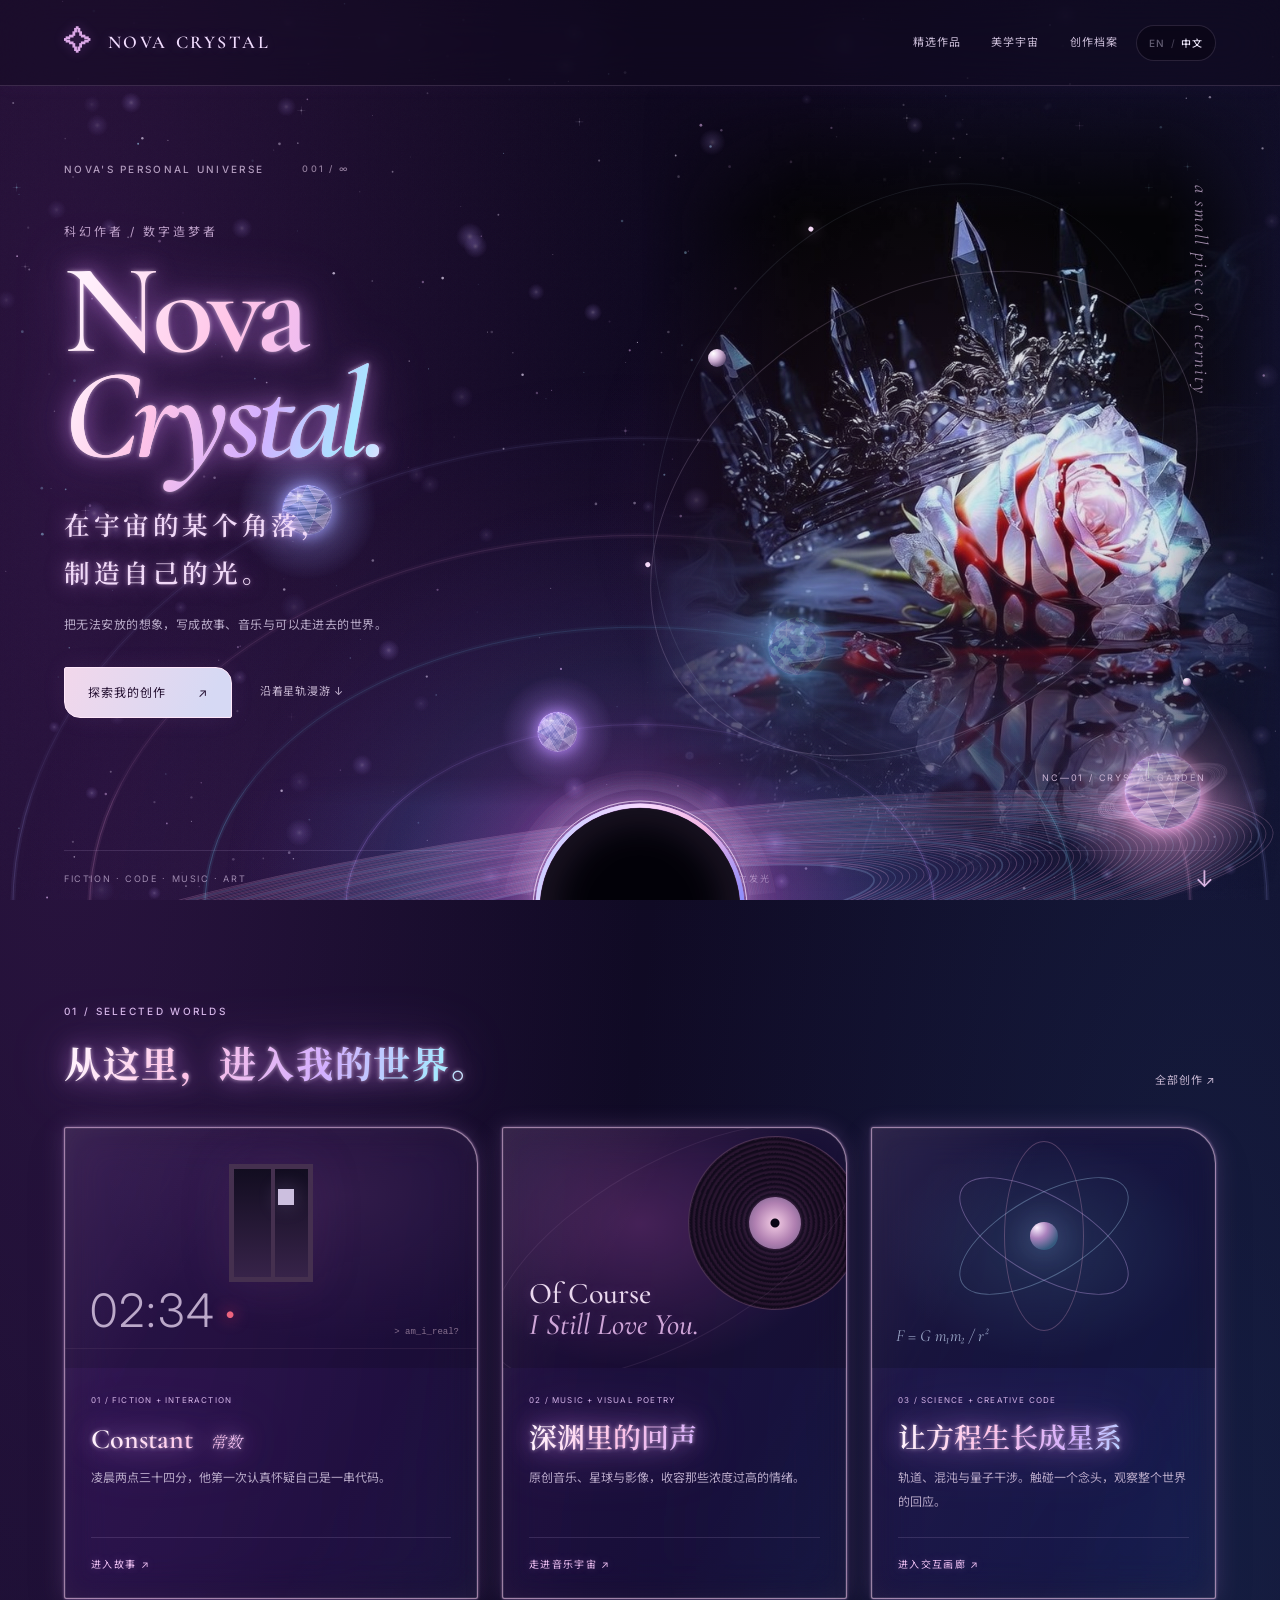
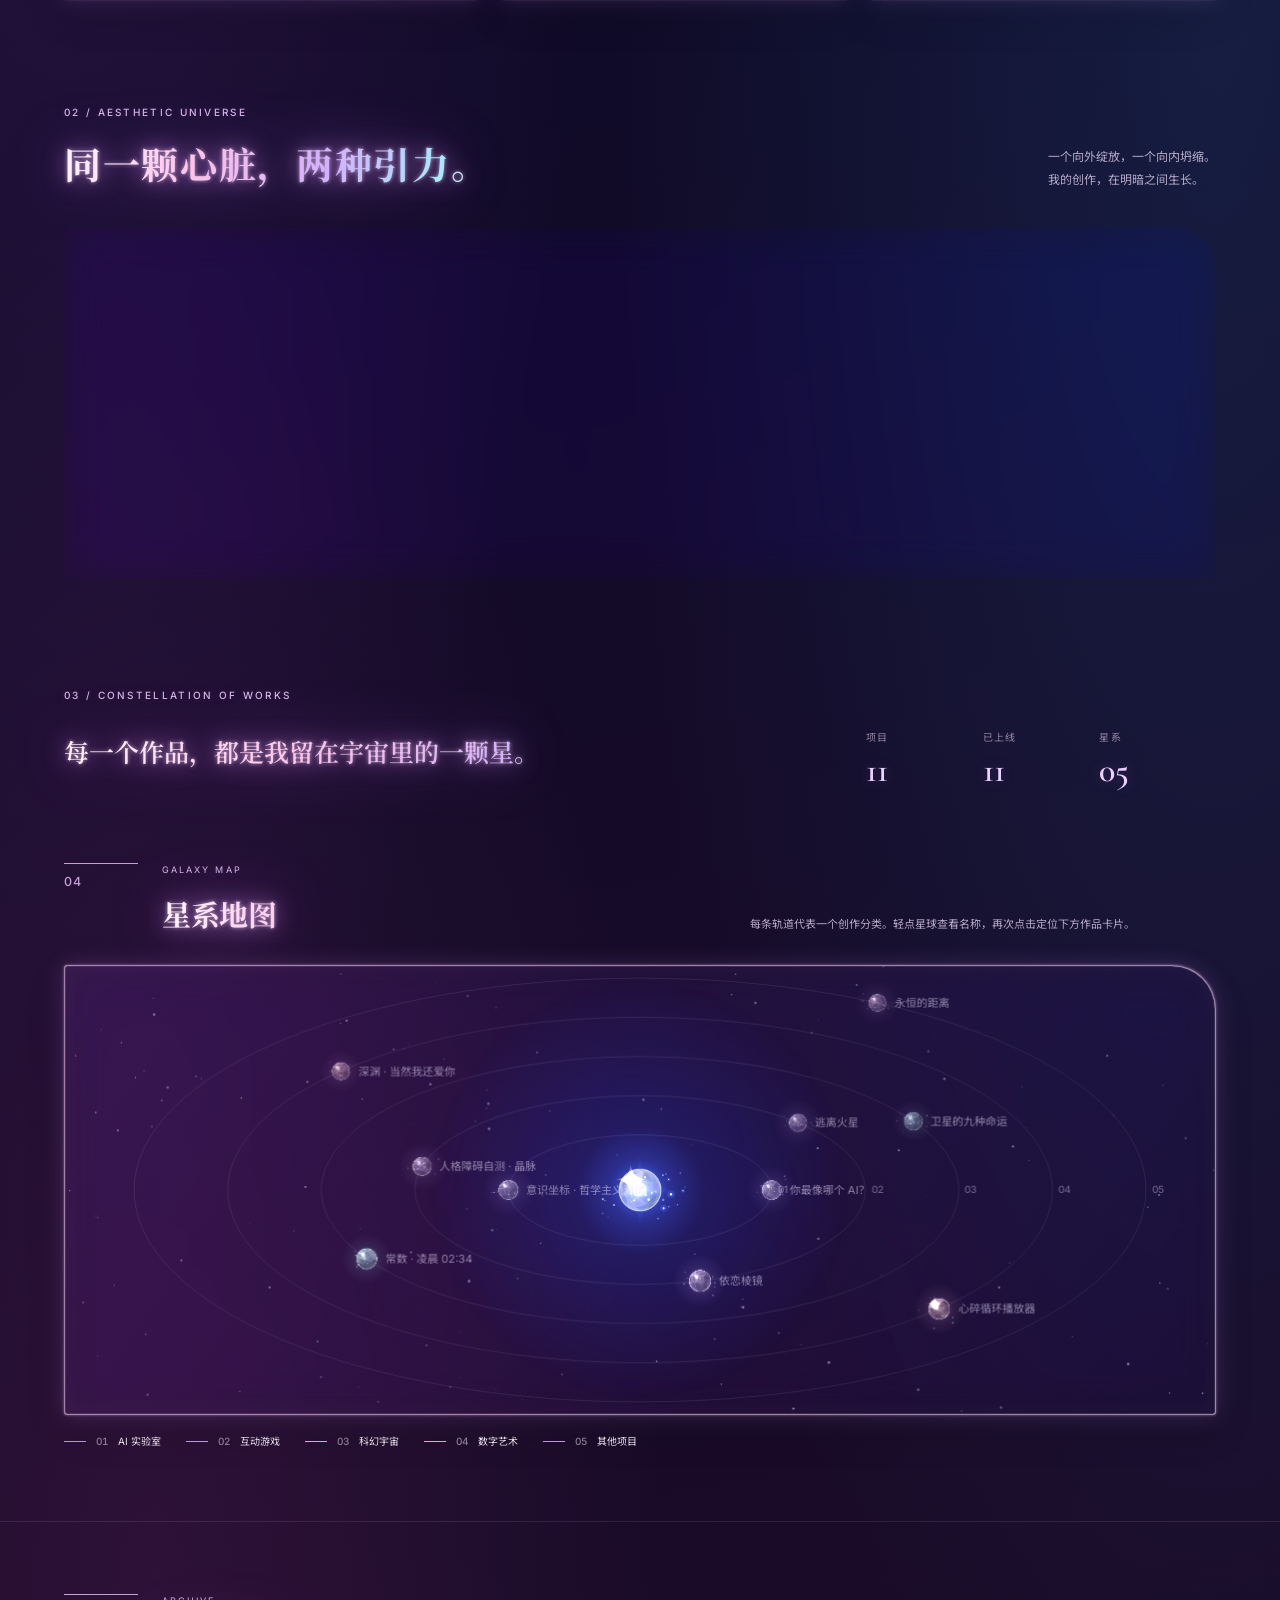
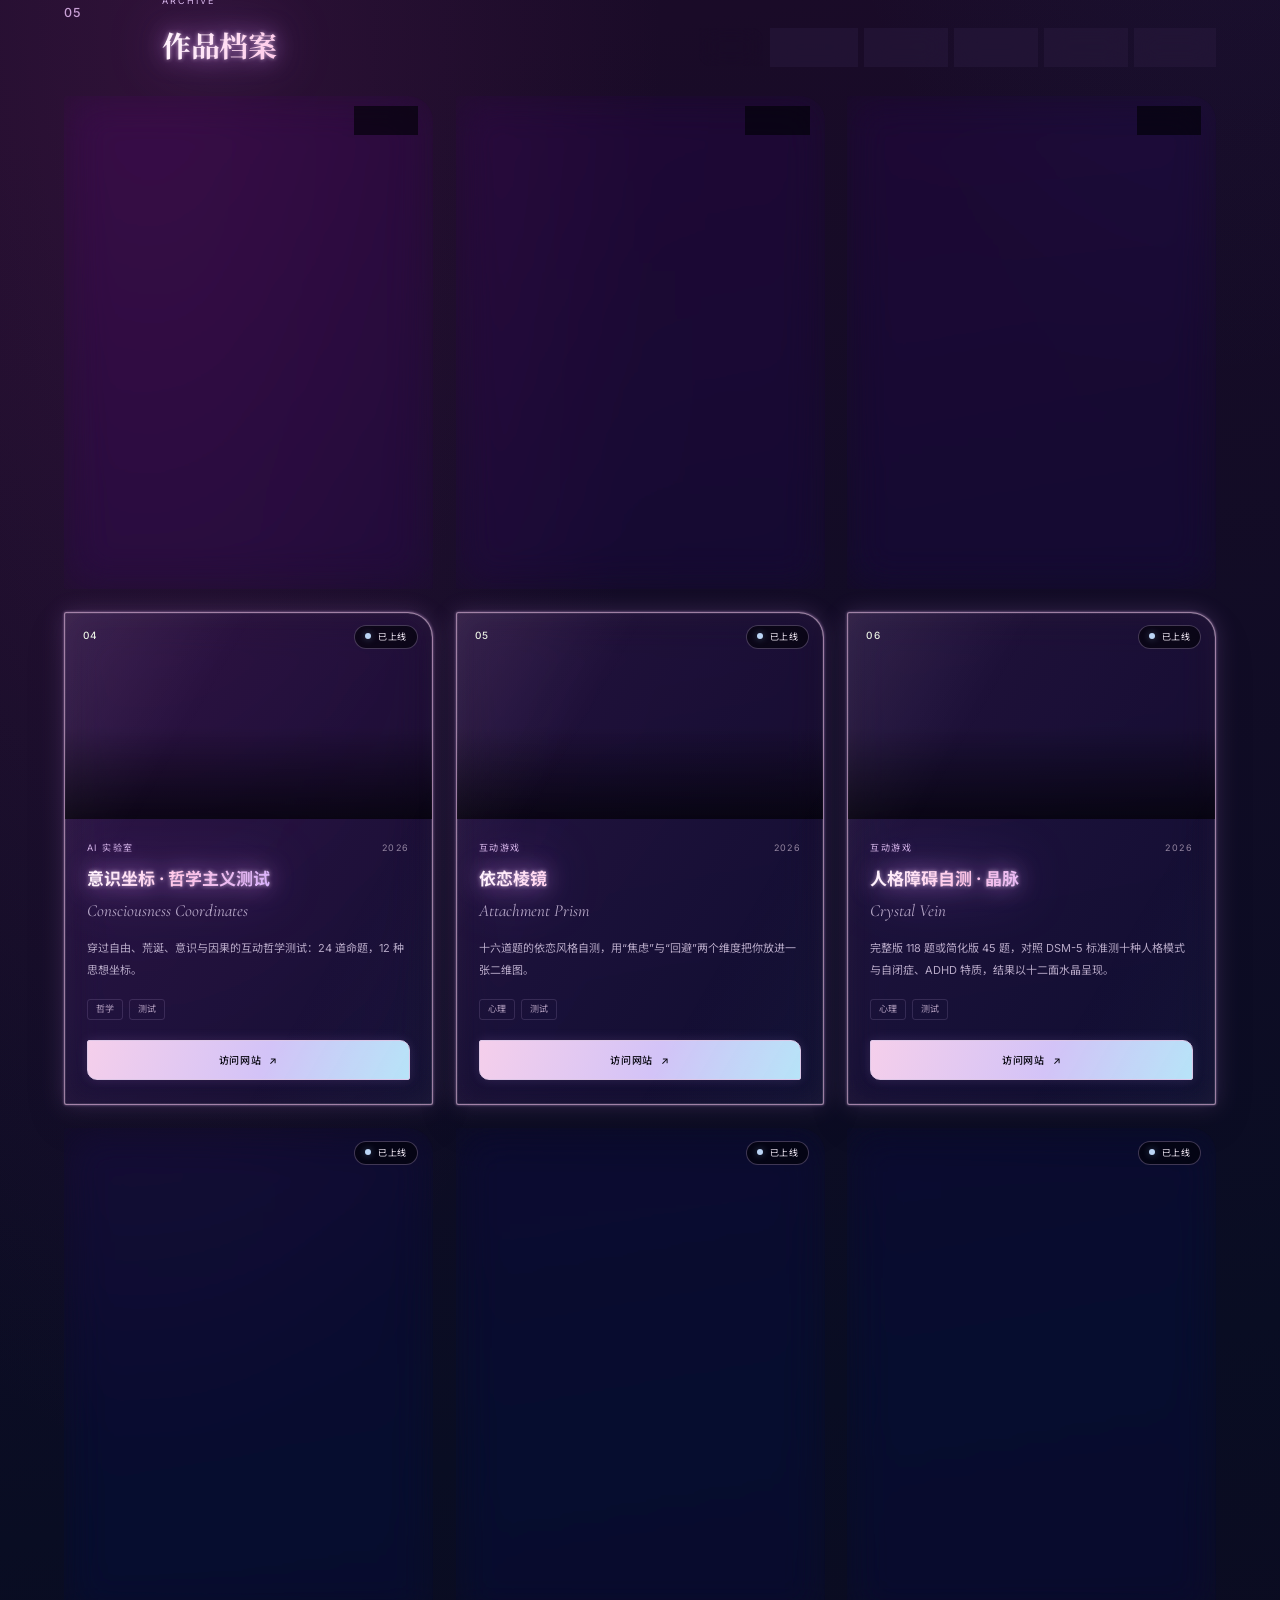
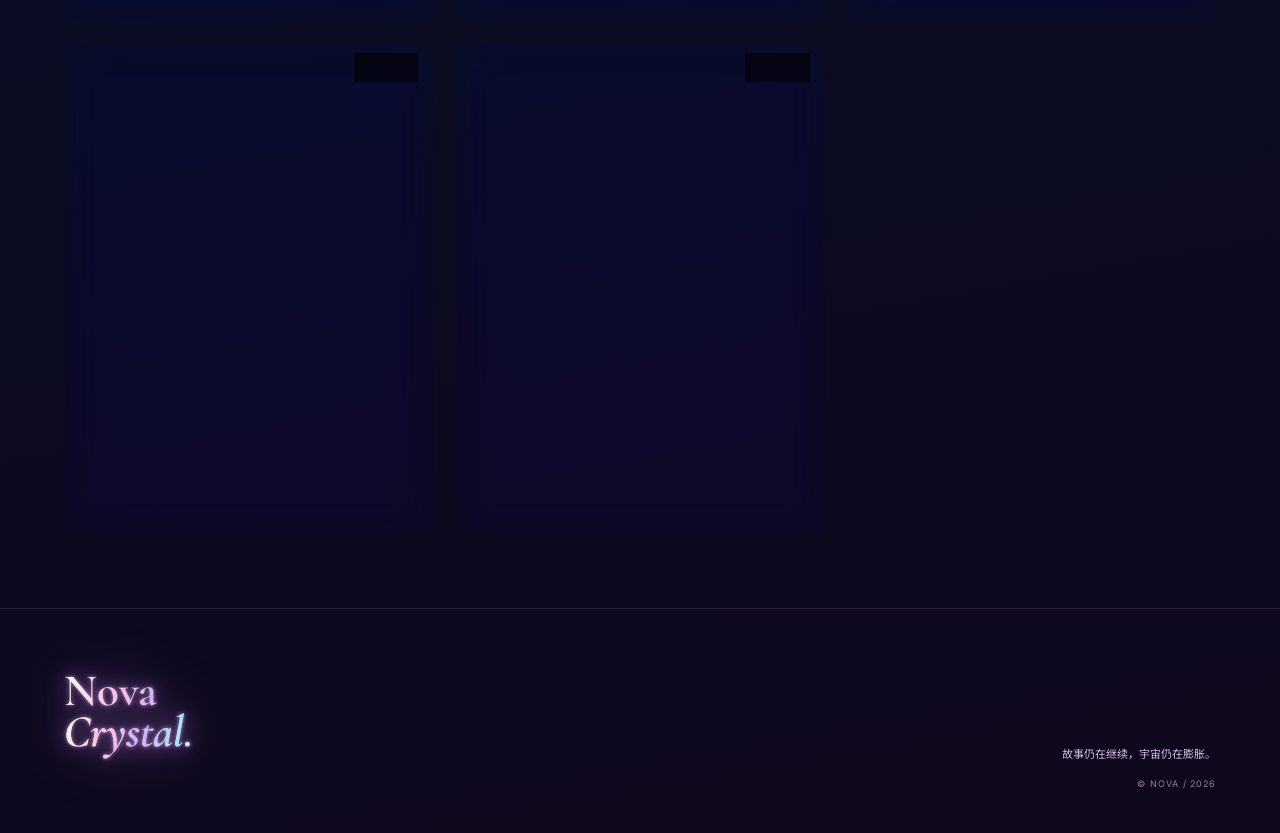
==== commit 7dc01f78: "Add Crystal Vein personality self-test to the project universe List 人格障碍自测 · 晶脉 after Attachment Pri" ====
--- a/index.html
+++ b/index.html
@@ -75,7 +75,7 @@
 </section>
 
 </main><footer class="atelier-footer content-width"><a class="footer-name" href="#hero">Nova <em>Crystal.</em> <span>✧</span></a><div><p data-i18n="a.footer">故事仍在继续，宇宙仍在膨胀。</p><span>© NOVA / 2026</span></div></footer>
-<script src="data/projects.js"></script><script src="assets/crystal-planet.js"></script><script src="assets/universe/universe.js?v=crystal3"></script>
+<script src="data/projects.js?v=crystal-vein"></script><script src="assets/crystal-planet.js"></script><script src="assets/universe/universe.js?v=crystal3"></script>
 <div class="cosmic-finale" aria-hidden="true"><canvas id="gravity-garden"></canvas><div class="gravity-caption">NOVA CRYSTAL <span>✧</span> EVENT HORIZON</div></div>
 <canvas id="gravity-horizon" aria-hidden="true"></canvas>
 <script src="assets/cosmos.js?v=crystal3" defer></script>
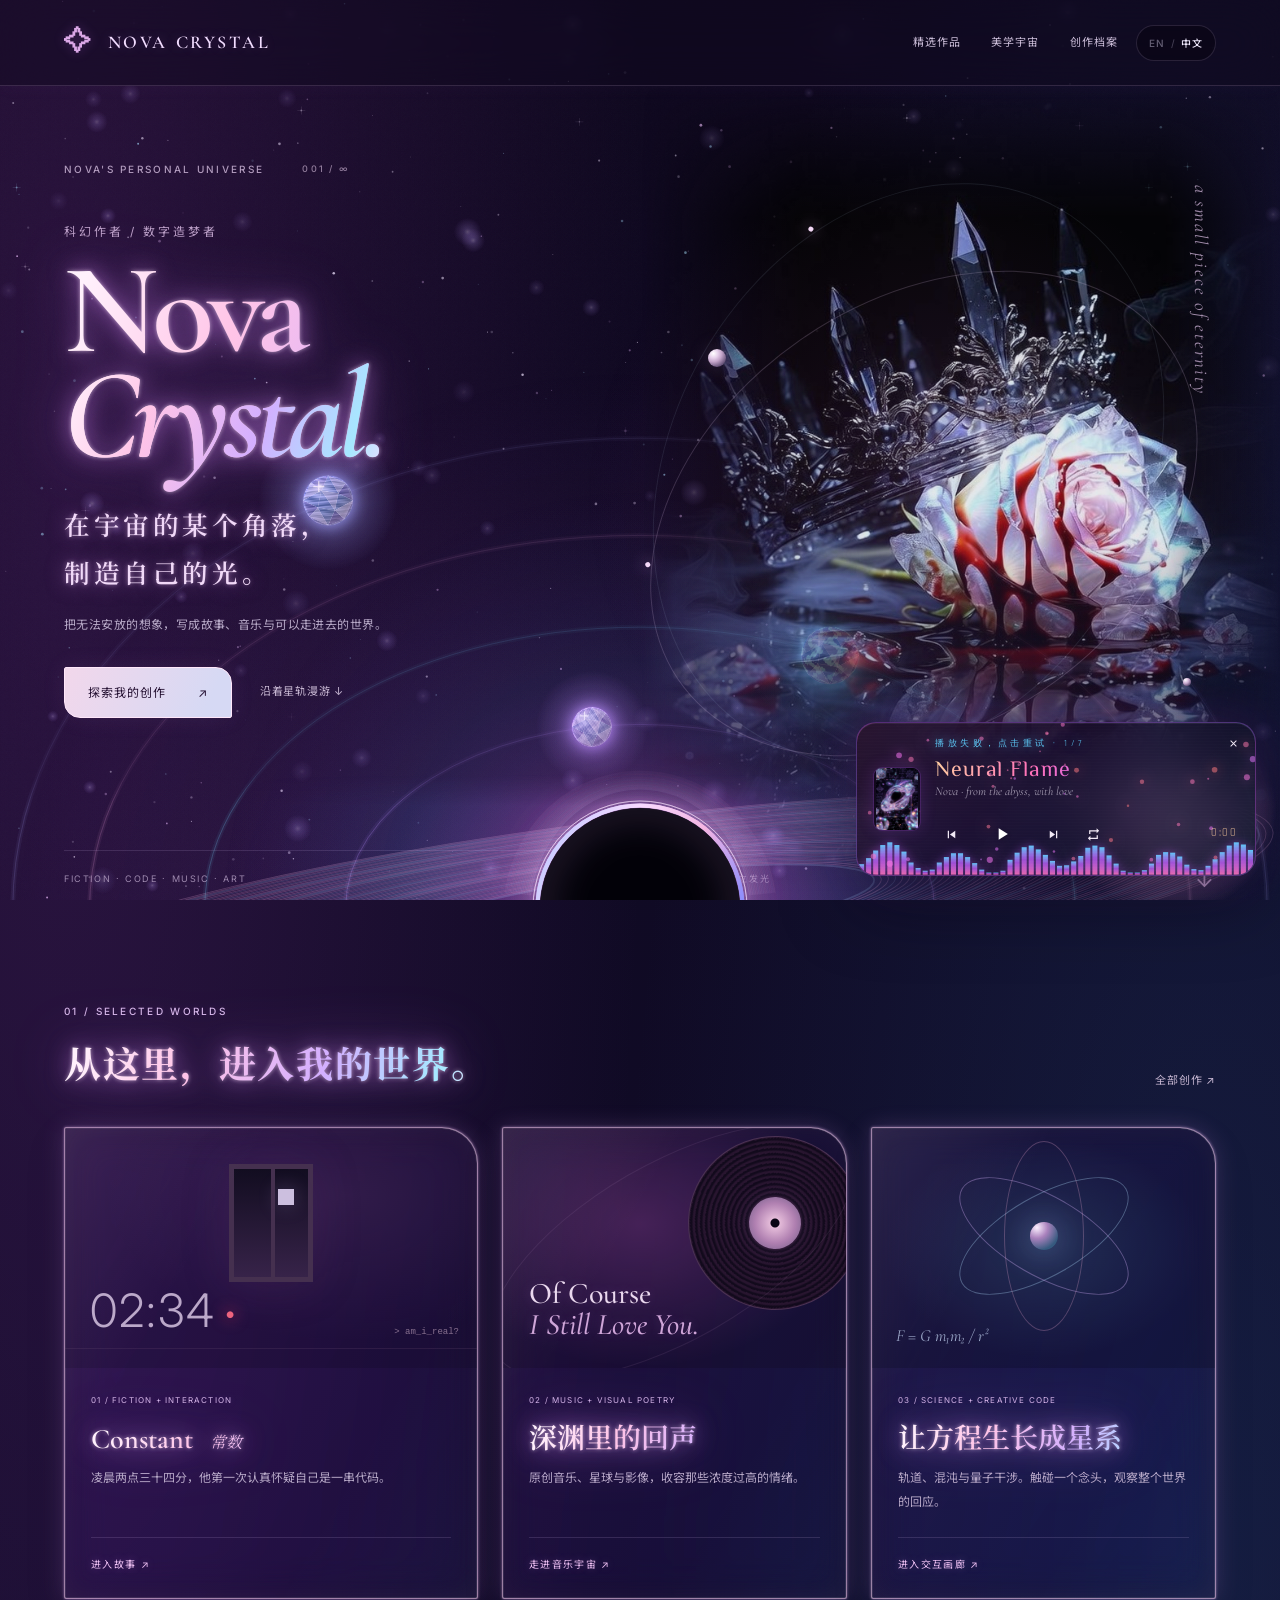
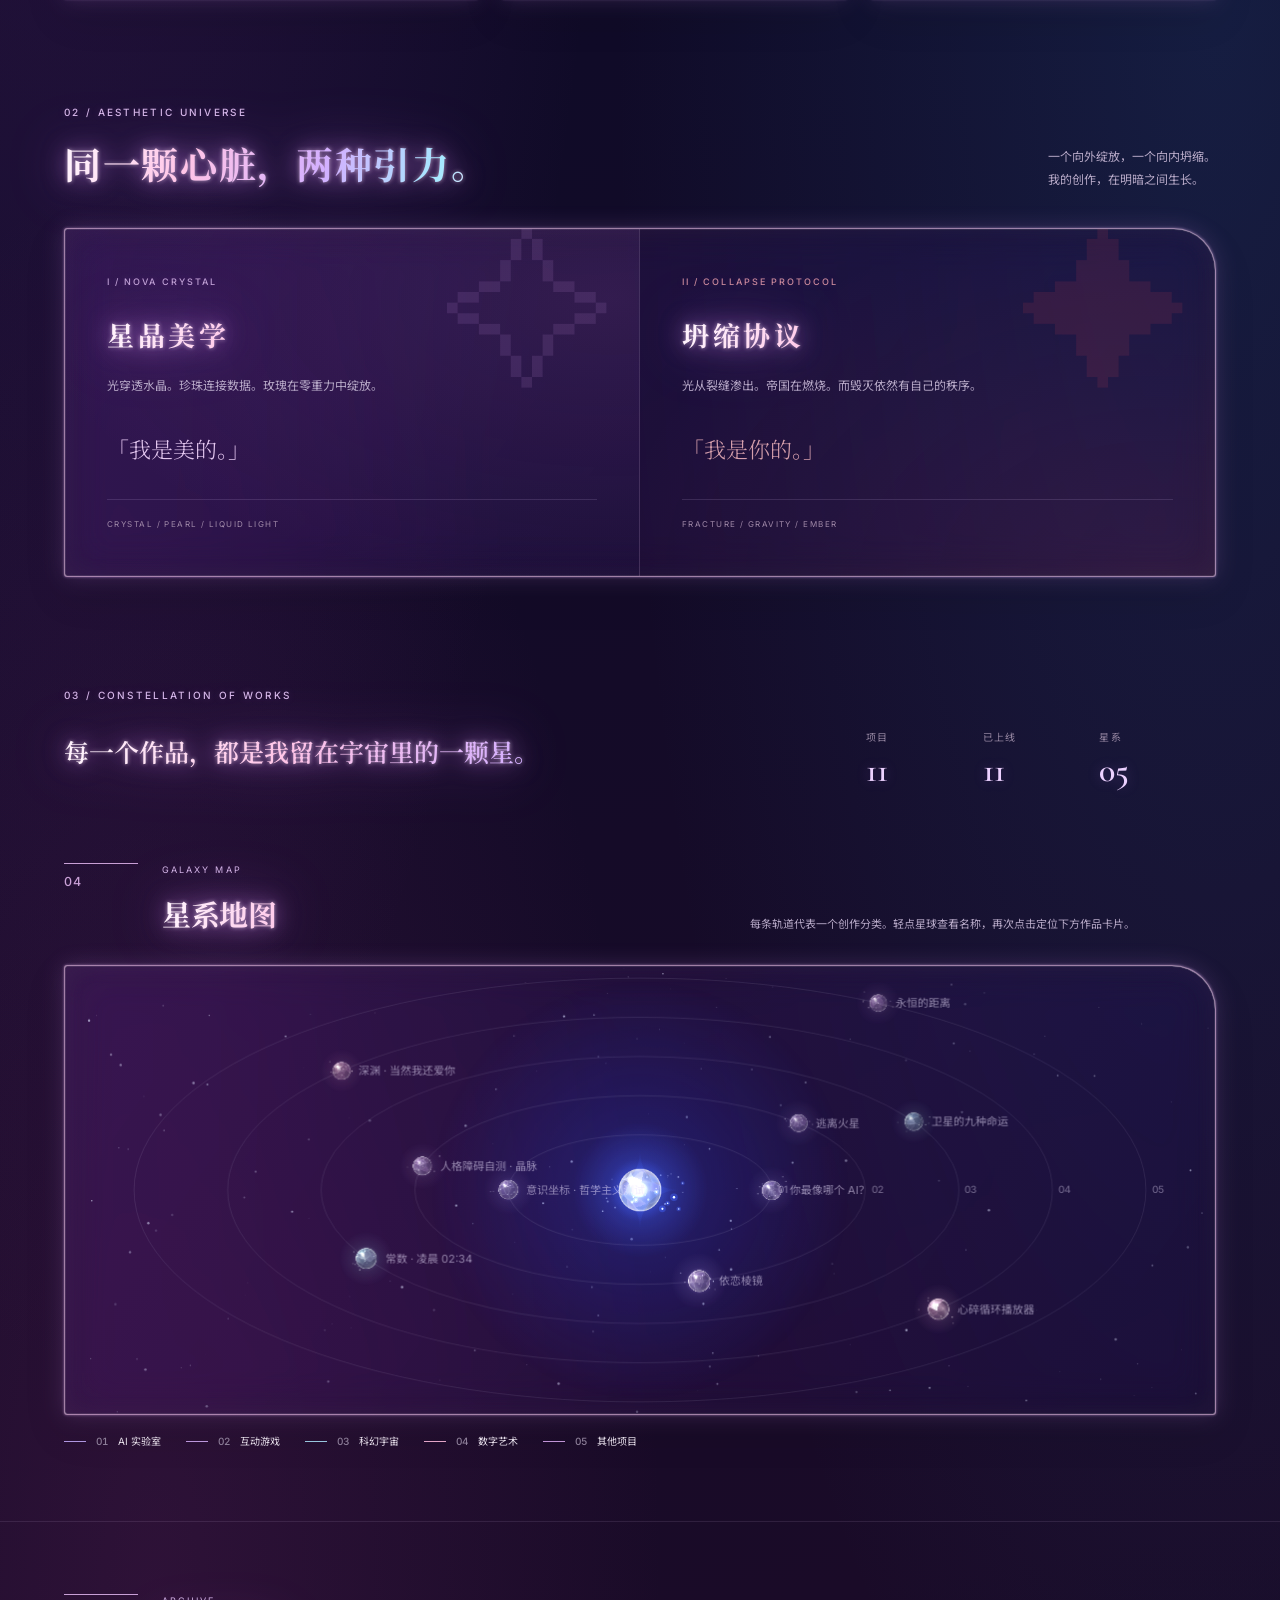
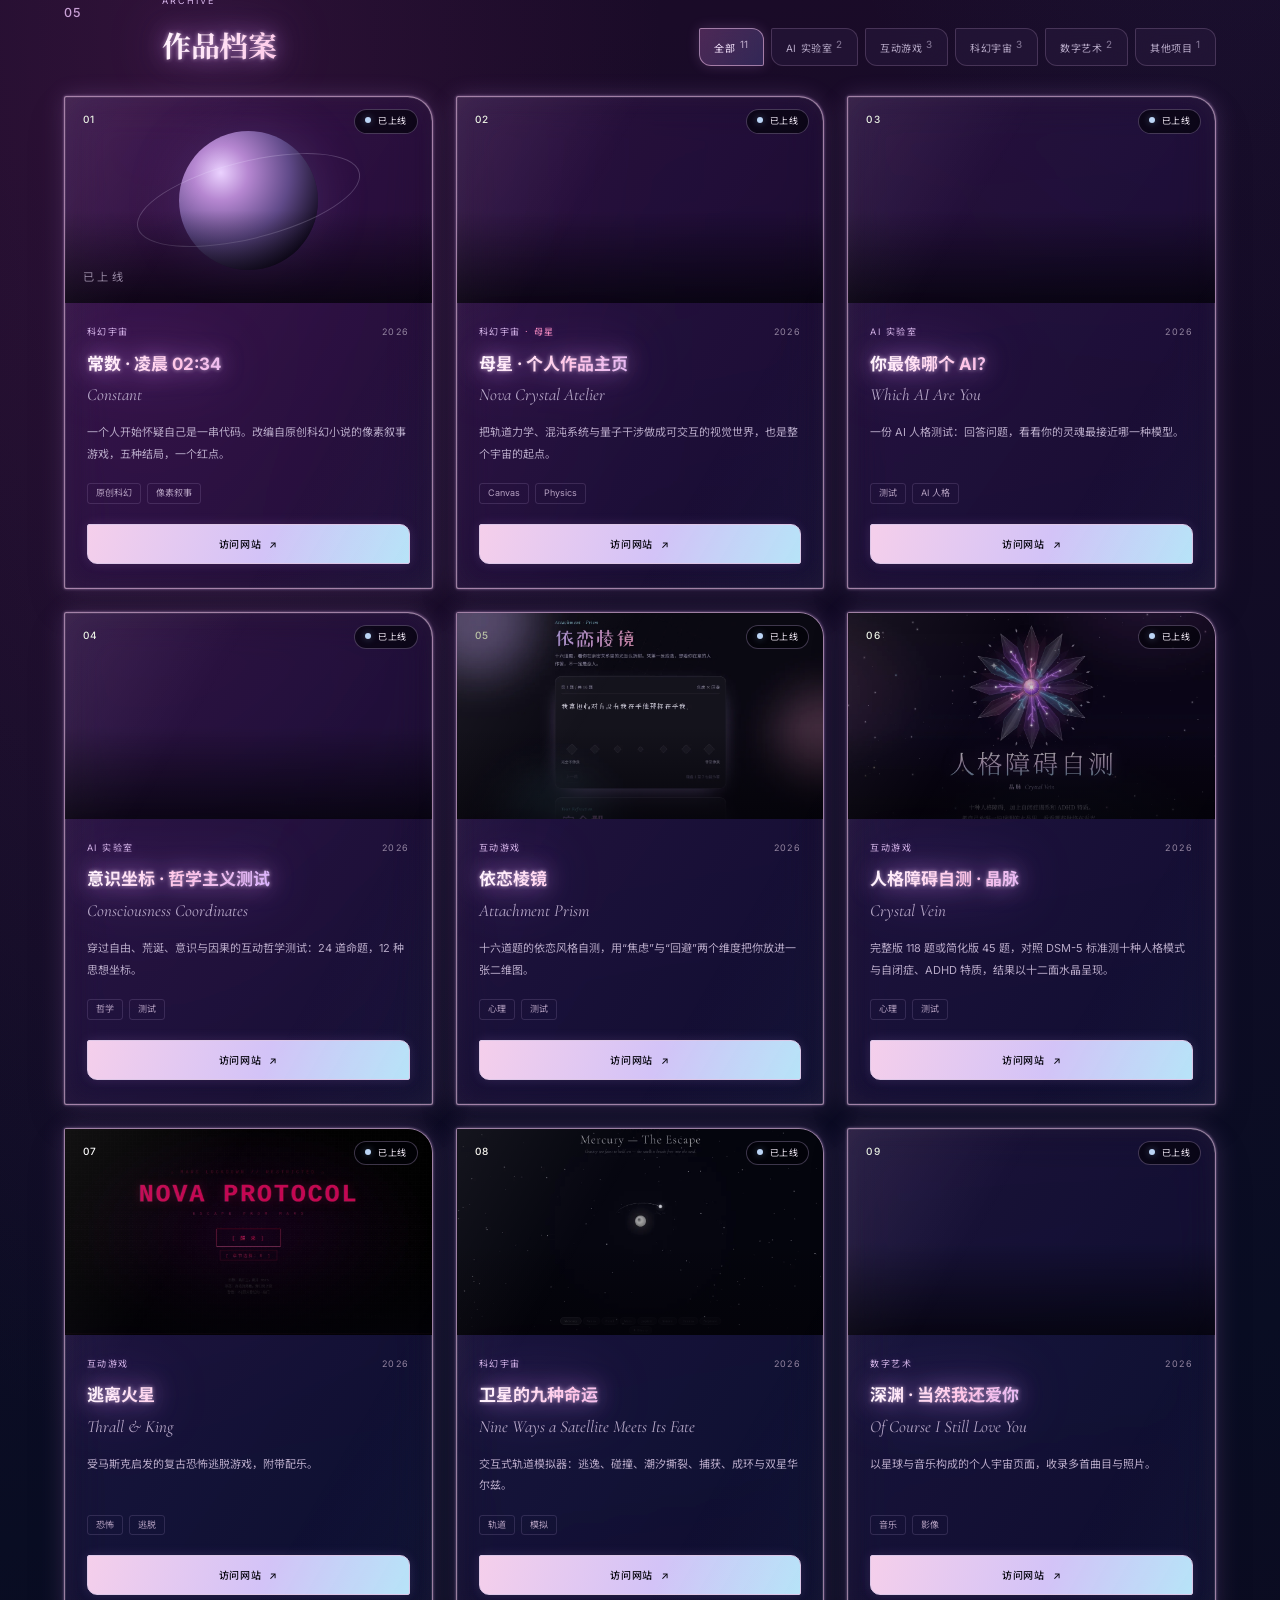
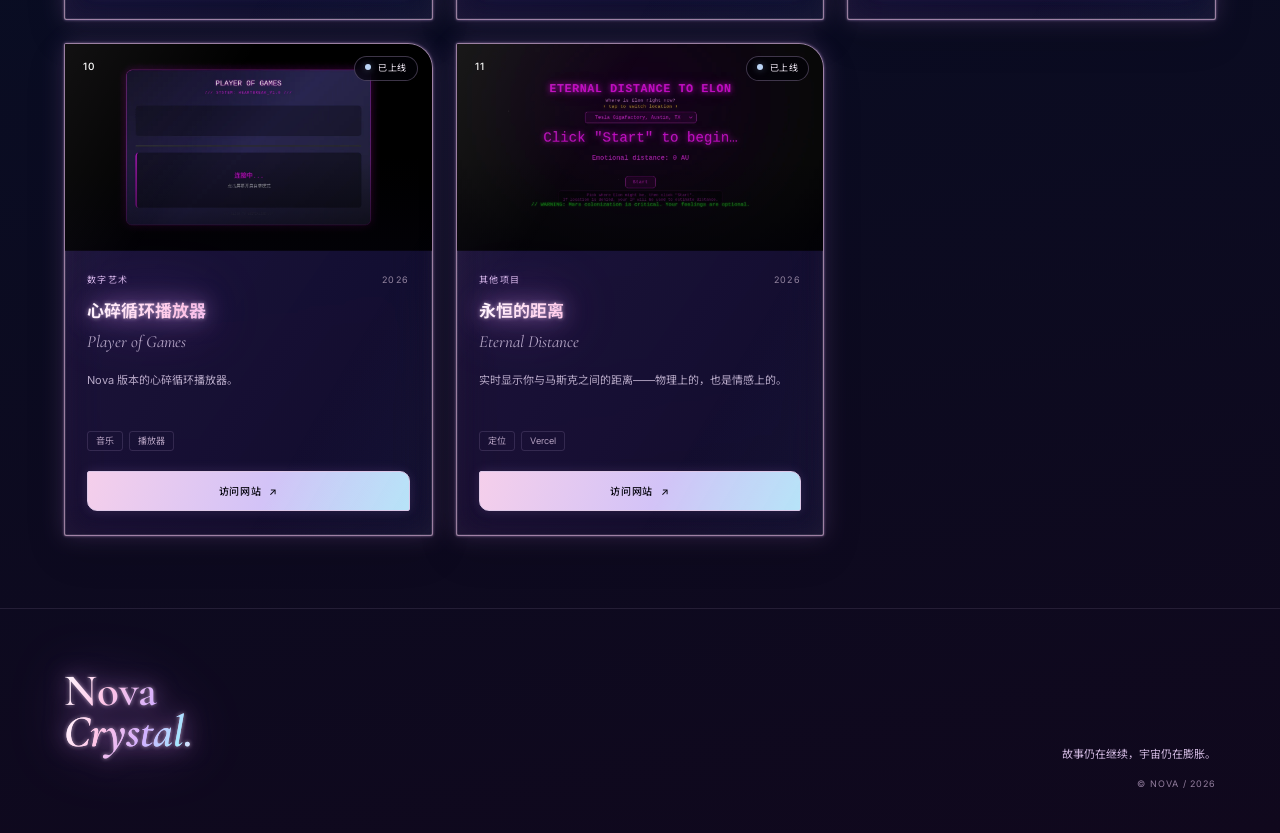
==== commit b4ffa076: "Add the Of Course I Still Love You music player to every page Port the floating cyberpunk player as " ====
--- a/index.html
+++ b/index.html
@@ -13,6 +13,7 @@
 <link rel="preload" href="assets/nova-crystal.jpg" as="image">
 <link rel="stylesheet" href="assets/universe/universe.css"><link rel="stylesheet" href="assets/atelier.css?v=crystal3">
 <script src="assets/i18n.js?v=crystal3"></script><script src="assets/atelier.js?v=crystal3" defer></script>
+<link rel="stylesheet" href="assets/player/player.css?v=ocisly-player">
 </head>
 <body class="atelier">
 <canvas class="sky-canopy" id="nova-sky" aria-hidden="true"></canvas>
@@ -79,4 +80,5 @@
 <div class="cosmic-finale" aria-hidden="true"><canvas id="gravity-garden"></canvas><div class="gravity-caption">NOVA CRYSTAL <span>✧</span> EVENT HORIZON</div></div>
 <canvas id="gravity-horizon" aria-hidden="true"></canvas>
 <script src="assets/cosmos.js?v=crystal3" defer></script>
+<script src="assets/player/player.js?v=ocisly-player" defer></script>
 </body></html>
--- a/assets/player/player.css
+++ b/assets/player/player.css
@@ -0,0 +1,380 @@
+/* Nova Crystal — floating music player
+ * Faithful port of the Of Course I Still Love You cyberpunk player
+ * (https://github.com/Cyber-Muse-Nova/Of-Course-I-Still-Love-You).
+ * Namespaced as .nova-mp* so it can sit on every portfolio page.
+ */
+@import url("https://fonts.googleapis.com/css2?family=Cormorant+Garamond:ital,wght@0,300;0,400;0,600;1,300;1,400&family=Rajdhani:wght@300;400;500;600&family=ZCOOL+XiaoWei&family=Noto+Serif+SC:wght@300;400;500;600&display=swap");
+
+.nova-mp,
+.nova-mp *,
+.nova-mp *::before,
+.nova-mp *::after {
+  box-sizing: border-box;
+}
+.nova-mp button {
+  font: inherit;
+  color: inherit;
+  background: none;
+  border: none;
+  padding: 0;
+  margin: 0;
+  appearance: none;
+  -webkit-appearance: none;
+  cursor: pointer;
+  box-shadow: none;
+}
+
+/* ═══ CYBERPUNK MUSIC PLAYER ═══ */
+.nova-mp {
+  position: fixed;
+  bottom: max(24px, env(safe-area-inset-bottom));
+  right: 24px;
+  width: 400px;
+  height: auto;
+  min-height: 140px;
+  z-index: 90;
+  border-radius: 20px;
+  overflow: hidden;
+  cursor: grab;
+  touch-action: none;
+  user-select: none;
+  -webkit-user-select: none;
+  background:
+    linear-gradient(135deg, rgba(255,112,184,0.14) 0%, rgba(192,96,255,0.08) 40%, rgba(96,208,255,0.12) 100%),
+    rgba(10,5,21,0.72);
+  -webkit-backdrop-filter: blur(22px) saturate(160%);
+  backdrop-filter: blur(22px) saturate(160%);
+  border: 1px solid rgba(192,96,255,0.32);
+  box-shadow:
+    0 24px 70px rgba(10,5,21,0.6),
+    0 0 48px rgba(192,96,255,0.18),
+    inset 0 1px 0 rgba(255,255,255,0.08);
+  transition: transform 0.45s cubic-bezier(.2,.9,.2,1), box-shadow 0.45s, opacity 0.6s;
+  opacity: 0;
+  transform: translateY(20px);
+}
+.nova-mp.nova-mp-ready {
+  opacity: 1;
+  transform: translateY(0);
+}
+.nova-mp:hover {
+  transform: translateY(-4px);
+  box-shadow:
+    0 30px 90px rgba(10,5,21,0.7),
+    0 0 70px rgba(255,112,184,0.26),
+    inset 0 1px 0 rgba(255,255,255,0.12);
+}
+.nova-mp.is-dragging {
+  cursor: grabbing;
+  transition: none;
+}
+.nova-mp.is-dragging:hover {
+  transform: none;
+}
+.nova-mp::before {
+  content: "";
+  position: absolute;
+  inset: 0;
+  background: repeating-linear-gradient(180deg, rgba(255,255,255,0.025) 0 1px, transparent 1px 3px);
+  pointer-events: none;
+  mix-blend-mode: overlay;
+  z-index: 3;
+}
+.nova-mp::after {
+  content: "";
+  position: absolute;
+  inset: -1px;
+  border-radius: 20px;
+  padding: 1px;
+  background: linear-gradient(130deg, rgba(255,112,184,0.55), rgba(192,96,255,0.1) 30%, rgba(96,208,255,0.55) 70%, rgba(255,112,184,0.2));
+  -webkit-mask: linear-gradient(#000 0 0) content-box, linear-gradient(#000 0 0);
+          mask: linear-gradient(#000 0 0) content-box, linear-gradient(#000 0 0);
+  -webkit-mask-composite: xor;
+          mask-composite: exclude;
+  pointer-events: none;
+  opacity: 0.75;
+  z-index: 4;
+}
+.nova-mp-viz {
+  position: absolute;
+  inset: 0;
+  width: 100%;
+  height: 100%;
+  z-index: 1;
+}
+.nova-mp-content {
+  position: relative;
+  z-index: 2;
+  height: 100%;
+  padding: 14px 18px 14px 16px;
+  /* Info gets the full top row so long titles are never squeezed by the controls */
+  display: grid;
+  grid-template-columns: 48px minmax(0,1fr) auto;
+  grid-template-rows: auto auto;
+  align-items: center;
+  gap: 8px 14px;
+}
+.nova-mp-cover { grid-column: 1; grid-row: 1 / 3; align-self: center; }
+.nova-mp-info { grid-column: 2 / 4; grid-row: 1; padding-right: 22px; }
+.nova-mp-controls { grid-column: 2; grid-row: 2; }
+.nova-mp-time { grid-column: 3; grid-row: 2; align-self: center !important; padding-top: 0 !important; }
+.nova-mp-controls {
+  display: flex;
+  align-items: center;
+  gap: 8px;
+  flex-shrink: 0;
+}
+.nova-mp-nav {
+  width: 32px;
+  height: 32px;
+  border-radius: 50%;
+  border: 1px solid rgba(192,96,255,0.32);
+  background: rgba(255,255,255,0.04);
+  color: rgba(248,240,255,0.82);
+  cursor: pointer;
+  display: flex;
+  align-items: center;
+  justify-content: center;
+  padding: 0;
+  transition: transform 0.2s ease, background 0.3s ease, border-color 0.3s ease, box-shadow 0.3s ease;
+}
+.nova-mp-nav svg { width: 15px; height: 15px; fill: currentColor; }
+.nova-mp-nav:hover {
+  transform: scale(1.08);
+  color: #fff;
+  border-color: rgba(255,112,184,0.6);
+  background: rgba(255,112,184,0.14);
+  box-shadow: 0 0 18px rgba(255,112,184,0.35), inset 0 0 8px rgba(192,96,255,0.25);
+}
+.nova-mp-nav:active { transform: scale(0.92); }
+.nova-mp-mode svg { display: none; }
+.nova-mp-mode[data-mode="sequential"] .nova-mp-mode-seq,
+.nova-mp-mode[data-mode="repeat-one"] .nova-mp-mode-one,
+.nova-mp-mode[data-mode="shuffle"] .nova-mp-mode-shuffle { display: block; }
+.nova-mp-toggle {
+  width: 54px;
+  height: 54px;
+  flex-shrink: 0;
+  border-radius: 50%;
+  border: 1px solid rgba(255,255,255,0.28);
+  background:
+    radial-gradient(circle at 30% 28%, rgba(255,255,255,0.22), transparent 55%),
+    linear-gradient(135deg, #FF70B8 0%, #C060FF 55%, #60D0FF 100%);
+  color: #fff;
+  cursor: pointer;
+  display: flex;
+  align-items: center;
+  justify-content: center;
+  padding: 0;
+  box-shadow:
+    0 6px 26px rgba(255,112,184,0.38),
+    inset 0 1px 0 rgba(255,255,255,0.36);
+  transition: transform 0.2s ease, box-shadow 0.3s ease;
+}
+.nova-mp-toggle:hover {
+  transform: scale(1.06);
+  box-shadow:
+    0 10px 36px rgba(255,112,184,0.55),
+    0 0 22px rgba(192,96,255,0.4),
+    inset 0 1px 0 rgba(255,255,255,0.5);
+}
+.nova-mp-toggle:active { transform: scale(0.95); }
+.nova-mp-toggle svg { width: 20px; height: 20px; fill: #fff; filter: drop-shadow(0 1px 2px rgba(10,5,21,0.4)); }
+.nova-mp-toggle .nova-mp-icon-pause { display: none; }
+.nova-mp.is-playing .nova-mp-toggle .nova-mp-icon-play { display: none; }
+.nova-mp.is-playing .nova-mp-toggle .nova-mp-icon-pause { display: block; }
+.nova-mp.is-playing .nova-mp-toggle {
+  animation: nova-mp-pulse 2.6s ease-in-out infinite;
+}
+@keyframes nova-mp-pulse {
+  0%, 100% {
+    box-shadow: 0 6px 26px rgba(255,112,184,0.38), inset 0 1px 0 rgba(255,255,255,0.36);
+  }
+  50% {
+    box-shadow: 0 12px 40px rgba(192,96,255,0.6), 0 0 32px rgba(96,208,255,0.42), inset 0 1px 0 rgba(255,255,255,0.5);
+  }
+}
+.nova-mp-cover { width: 48px; height: 64px; object-fit: contain; flex-shrink: 0;
+  border-radius: 9px; background: rgba(8,4,18,.65);
+  border: 1px solid rgba(192,96,255,.3); box-shadow: 0 0 16px rgba(192,96,255,.16); }
+.nova-mp-info {
+  min-width: 0;
+}
+.nova-mp-label {
+  font-family: "Rajdhani", sans-serif;
+  font-size: 9px;
+  letter-spacing: 3.5px;
+  text-transform: uppercase;
+  color: rgba(96,208,255,0.92);
+  margin-bottom: 4px;
+  text-shadow: 0 0 12px rgba(96,208,255,0.6);
+}
+.nova-mp-title {
+  font-family: "ZCOOL XiaoWei", "Cormorant Garamond", "Noto Serif SC", serif;
+  font-size: 22px;
+  line-height: 1.1;
+  background: linear-gradient(110deg, #FFD0A0 0%, #FF70B8 35%, #C060FF 68%, #60D0FF 100%);
+  -webkit-background-clip: text;
+  background-clip: text;
+  -webkit-text-fill-color: transparent;
+  color: transparent;
+  margin-bottom: 3px;
+  white-space: normal;
+  overflow-wrap: anywhere;
+  letter-spacing: 0.04em;
+  padding-bottom: 1px;
+}
+.nova-mp-subtitle {
+  font-family: "Cormorant Garamond", serif;
+  font-style: italic;
+  font-size: 12px;
+  color: rgba(248,240,255,0.62);
+  line-height: 1.25;
+  white-space: normal;
+  overflow-wrap: anywhere;
+}
+.nova-mp-time {
+  font-family: "Rajdhani", sans-serif;
+  font-size: 11px;
+  letter-spacing: 1.5px;
+  color: rgba(255,208,160,0.78);
+  flex-shrink: 0;
+  align-self: flex-start;
+  padding-top: 4px;
+  text-shadow: 0 0 10px rgba(255,208,160,0.4);
+}
+/* ── Close button (X) ── */
+.nova-mp-close {
+  position: absolute;
+  top: 9px;
+  right: 11px;
+  width: 22px;
+  height: 22px;
+  border-radius: 50%;
+  border: 1px solid rgba(192,96,255,0.32);
+  background: rgba(255,255,255,0.05);
+  color: rgba(248,240,255,0.78);
+  cursor: pointer;
+  display: flex;
+  align-items: center;
+  justify-content: center;
+  padding: 0;
+  z-index: 5;
+  transition: transform 0.4s ease, background 0.3s ease, color 0.3s ease, border-color 0.3s ease, box-shadow 0.3s ease;
+}
+.nova-mp-close svg { width: 11px; height: 11px; fill: currentColor; }
+.nova-mp-close:hover {
+  color: #fff;
+  background: rgba(255,112,184,0.2);
+  border-color: rgba(255,112,184,0.65);
+  box-shadow: 0 0 16px rgba(255,112,184,0.45), inset 0 0 6px rgba(192,96,255,0.4);
+  transform: rotate(90deg);
+}
+.nova-mp-close:active { transform: rotate(90deg) scale(0.92); }
+
+/* ── Orb icon (only visible when collapsed) ── */
+.nova-mp-orb-icon {
+  position: absolute;
+  inset: 0;
+  display: none;
+  align-items: center;
+  justify-content: center;
+  pointer-events: none;
+  z-index: 3;
+}
+.nova-mp-orb-icon svg {
+  width: 26px;
+  height: 26px;
+  fill: rgba(255,255,255,0.92);
+  filter: drop-shadow(0 0 10px rgba(255,112,184,0.7)) drop-shadow(0 0 4px rgba(192,96,255,0.5));
+}
+
+/* ── Collapsed crystal orb state ── */
+.nova-mp {
+  transition:
+    width 0.55s cubic-bezier(.4,.0,.2,1),
+    height 0.55s cubic-bezier(.4,.0,.2,1),
+    border-radius 0.55s cubic-bezier(.4,.0,.2,1),
+    transform 0.45s cubic-bezier(.2,.9,.2,1),
+    box-shadow 0.45s,
+    opacity 0.6s;
+}
+.nova-mp.is-collapsed {
+  width: 76px;
+  height: 76px;
+  min-height: 76px;
+  border-radius: 50%;
+  background:
+    radial-gradient(circle at 35% 32%, rgba(255,255,255,0.34) 0%, transparent 38%),
+    radial-gradient(circle at 50% 55%, rgba(255,112,184,0.42) 0%, rgba(192,96,255,0.32) 38%, rgba(96,208,255,0.18) 70%, rgba(10,5,21,0.18) 100%);
+  border-color: rgba(255,255,255,0.34);
+  box-shadow:
+    0 12px 40px rgba(192,96,255,0.45),
+    0 0 32px rgba(255,112,184,0.4),
+    inset 0 0 24px rgba(255,255,255,0.22),
+    inset 0 1px 0 rgba(255,255,255,0.5);
+  animation: nova-mp-orb-breathe 3.4s ease-in-out infinite;
+}
+.nova-mp.is-collapsed::after {
+  border-radius: 50%;
+}
+.nova-mp.is-collapsed::before {
+  display: none;
+}
+.nova-mp.is-collapsed .nova-mp-content,
+.nova-mp.is-collapsed .nova-mp-close {
+  display: none;
+}
+.nova-mp.is-collapsed .nova-mp-orb-icon {
+  display: flex;
+}
+.nova-mp.is-collapsed .nova-mp-viz {
+  opacity: 0.85;
+}
+.nova-mp.is-collapsed:hover {
+  transform: scale(1.06);
+  box-shadow:
+    0 16px 50px rgba(192,96,255,0.6),
+    0 0 44px rgba(255,112,184,0.55),
+    inset 0 0 28px rgba(255,255,255,0.32),
+    inset 0 1px 0 rgba(255,255,255,0.6);
+}
+@keyframes nova-mp-orb-breathe {
+  0%, 100% {
+    box-shadow:
+      0 12px 40px rgba(192,96,255,0.45),
+      0 0 32px rgba(255,112,184,0.4),
+      inset 0 0 24px rgba(255,255,255,0.22),
+      inset 0 1px 0 rgba(255,255,255,0.5);
+  }
+  50% {
+    box-shadow:
+      0 18px 56px rgba(192,96,255,0.6),
+      0 0 50px rgba(96,208,255,0.45),
+      inset 0 0 32px rgba(255,255,255,0.32),
+      inset 0 1px 0 rgba(255,255,255,0.65);
+  }
+}
+
+@media (max-width: 720px) {
+  .nova-mp {
+    width: calc(100% - 28px);
+    right: 14px;
+    left: 14px;
+    bottom: max(14px, env(safe-area-inset-bottom));
+    height: auto;
+    min-height: 116px;
+  }
+  .nova-mp-title { font-size: 18px; line-height: 1.12; }
+  .nova-mp-content { display: grid; grid-template-columns: 44px minmax(0,1fr) auto;
+    grid-template-rows: auto auto; gap: 4px 10px; padding: 10px 18px 10px 12px; }
+  .nova-mp-cover { grid-column: 1; grid-row: 1 / 3; width: 44px; height: 66px; }
+  .nova-mp-info { grid-column: 2 / 4; grid-row: 1; padding-right: 22px; }
+  .nova-mp-controls { grid-column: 2; grid-row: 2; gap: 10px; }
+  .nova-mp-time { grid-column: 3; grid-row: 2; }
+  .nova-mp-toggle { width: 32px; height: 32px; }
+  .nova-mp-nav { width: 28px; height: 28px; }
+  .nova-mp-subtitle { font-size: 11px; }
+  .nova-mp-label { letter-spacing: 2px; }
+
+}
